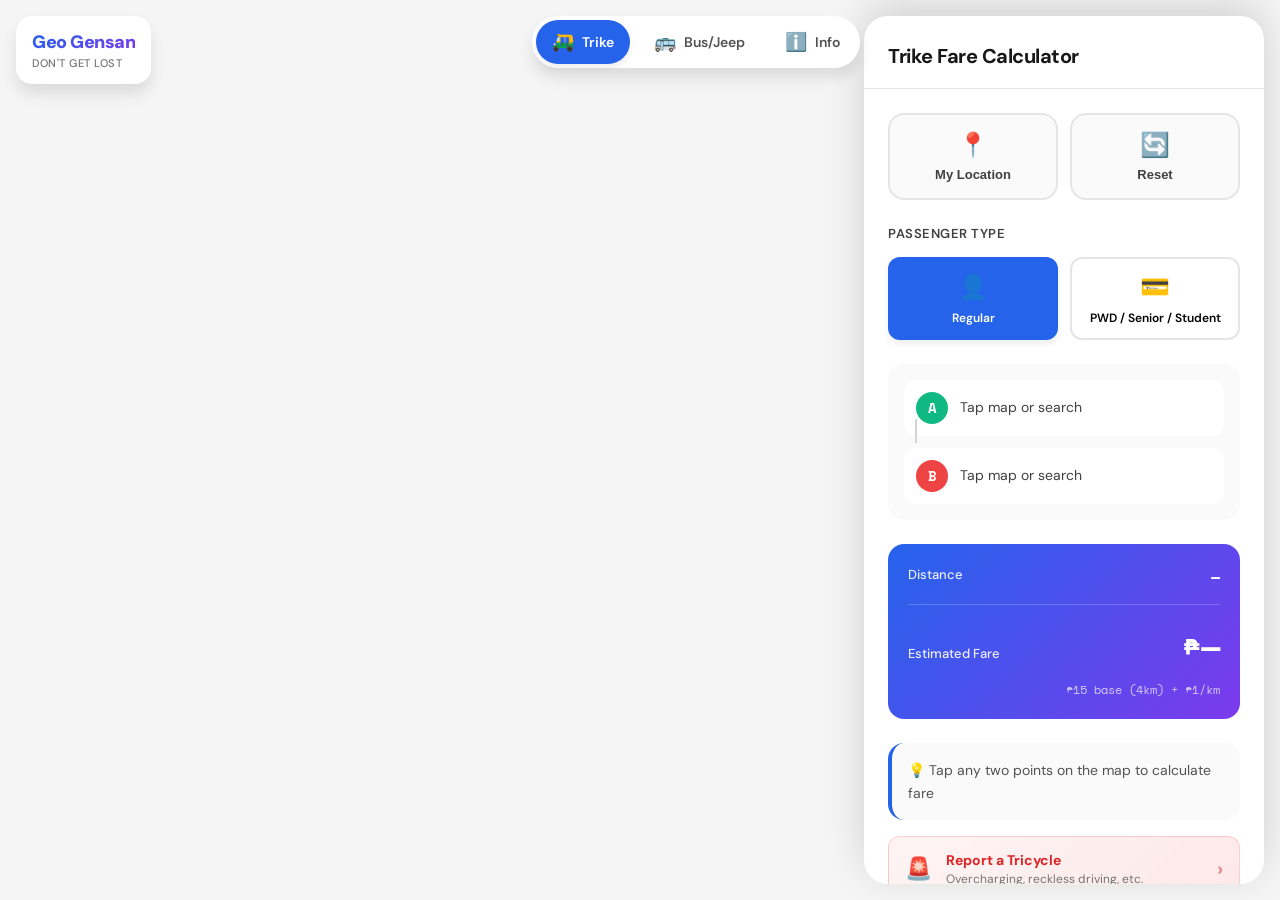
==== index.html @ b2015f6d "Add files via upload" ====
<!DOCTYPE html>
<html lang="en">
<head>
  <meta charset="UTF-8">
  <meta name="viewport" content="width=device-width, initial-scale=1.0, user-scalable=no">
  <title>GenSan Fare • Smart Transport Calculator</title>
  <link rel="stylesheet" href="main.css">
  <link rel="stylesheet" href="https://unpkg.com/leaflet/dist/leaflet.css">
  <link rel="stylesheet" href="https://unpkg.com/leaflet-routing-machine/dist/leaflet-routing-machine.css">
  <link rel="preconnect" href="https://fonts.googleapis.com">
  <link rel="preconnect" href="https://fonts.gstatic.com" crossorigin>
  <link href="https://fonts.googleapis.com/css2?family=DM+Sans:wght@400;500;700;900&family=Space+Mono:wght@400;700&display=swap" rel="stylesheet">
</head>
<body>
  <!-- Full-screen map container -->
  <div id="map" role="application" aria-label="Interactive transport map"></div>

  <!-- Floating header -->
  <header class="floating-header">
    <div class="logo">
      <div class="logo-text">
        <h1>Geo Gensan</h1>
        <p>Don't get lost</p>
      </div>
    </div>
  </header>

  <!-- COMPLAINT MODAL -->
  <div id="complaint-modal" class="modal-overlay" style="display:none;">
    <div class="modal-box">
      <div class="modal-header">
        <h2>🚨 Report a Tricycle</h2>
        <button class="modal-close" id="close-complaint">✕</button>
      </div>
      <div class="modal-body">
        <div id="complaint-cooldown-notice" class="cooldown-notice" style="display:none;">
          <span>⏳</span>
          <p id="cooldown-text">You may submit another report in <strong id="cooldown-timer"></strong>.</p>
        </div>
        <div id="complaint-form-body">
          <div class="form-group">
            <label>Plate Number <span class="required">*</span></label>
            <input type="text" id="complaint-plate" placeholder="e.g. AB-1234 (or attach photo below)" maxlength="20" autocomplete="off">
          </div>

          <div class="form-group">
            <label>Plate Photo <span class="optional">(optional)</span></label>
            <div class="image-drop-zone" id="image-drop-zone">
              <input type="file" id="complaint-image-input" accept="image/*" style="display:none;">
              <div class="drop-zone-idle" id="drop-zone-idle">
                <span class="drop-icon">📷</span>
                <span class="drop-text">Tap to take photo or browse files</span>
                <span class="drop-sub">JPG, PNG, HEIC — max 5MB</span>
              </div>
              <div class="drop-zone-preview" id="drop-zone-preview" style="display:none;">
                <img id="complaint-img-preview" src="" alt="preview">
                <button class="drop-remove-btn" id="drop-remove-img" type="button">✕</button>
              </div>
            </div>
          </div>

          <div class="form-group">
            <label>Report Type <span class="required">*</span></label>
            <select id="complaint-type">
              <option value="">— Select type —</option>
              <option value="Overcharging">Overcharging</option>
              <option value="Reckless Driving">Reckless Driving</option>
              <option value="Refusal of Service">Refusal of Service</option>
              <option value="Verbal Abuse">Verbal Abuse</option>
              <option value="Unsafe Vehicle">Unsafe Vehicle</option>
              <option value="Other">Other</option>
            </select>
          </div>
          <div class="form-group">
            <label>Description <span class="required">*</span></label>
            <textarea id="complaint-desc" placeholder="Describe what happened..." rows="4" maxlength="500"></textarea>
            <span class="char-count"><span id="desc-count">0</span>/500</span>
          </div>
          <button class="btn-primary" id="submit-complaint">Submit Report</button>
        </div>
      </div>
    </div>
  </div>

  <!-- Mode switcher - floating tabs -->
  <nav class="mode-switcher" role="tablist">
    <button class="mode-btn active" data-mode="trike" role="tab" aria-selected="true">
      <span class="mode-icon">🛺</span>
      <span class="mode-label">Trike</span>
    </button>
    <button class="mode-btn" data-mode="busjeep" role="tab" aria-selected="false">
      <span class="mode-icon">🚌</span>
      <span class="mode-label">Bus/Jeep</span>
    </button>
    <button class="mode-btn" data-mode="info" role="tab" aria-selected="false">
      <span class="mode-icon">ℹ️</span>
      <span class="mode-label">Info</span>
    </button>
  </nav>

  <!-- Bottom sheet / Sidebar (adaptive) -->
  <aside class="control-panel" id="control-panel">
    <!-- Drag handle for mobile -->
    <div class="panel-handle">
      <div class="handle-bar"></div>
    </div>

    <!-- TRIKE MODE -->
    <div class="panel-view active" data-view="trike">
      <div class="panel-header">
        <h2 class="panel-title">Trike Fare Calculator</h2>
      </div>

      <div class="panel-content">
        <!-- Quick actions -->
        <div class="quick-actions">
          <button class="action-card" id="use-location">
            <span class="action-icon">📍</span>
            <span class="action-text">My Location</span>
          </button>
          <button class="action-card" id="reset-trike">
            <span class="action-icon">🔄</span>
            <span class="action-text">Reset</span>
          </button>
        </div>

        <!-- Discount selector -->
        <div class="discount-selector">
          <label class="discount-label">Passenger Type</label>
          <div class="discount-options">
            <button class="discount-btn active" data-discount="none">
              <span class="discount-icon">👤</span>
              <span class="discount-name">Regular</span>
            </button>
            <button class="discount-btn" data-discount="special">
              <span class="discount-icon">💳</span>
              <span class="discount-name">PWD / Senior / Student</span>
            </button>
          </div>
        </div>

        <!-- Location inputs -->
        <div class="location-input-group">
          <div class="input-wrapper">
            <div class="input-icon start-icon">A</div>
            <div class="input-content">
              <input 
                type="text" 
                id="search-start" 
                class="location-input"
                placeholder="Starting point..."
                autocomplete="off"
              >
              <span class="input-label" id="start-display">Tap map or search</span>
            </div>
          </div>

          <div class="connection-line"></div>

          <div class="input-wrapper">
            <div class="input-icon end-icon">B</div>
            <div class="input-content">
              <input 
                type="text" 
                id="search-end" 
                class="location-input"
                placeholder="Destination..."
                autocomplete="off"
              >
              <span class="input-label" id="end-display">Tap map or search</span>
            </div>
          </div>
        </div>

        <!-- Trip summary -->
        <div class="trip-summary" id="trip-summary">
          <div class="summary-row">
            <span class="summary-label">Distance</span>
            <span class="summary-value" id="distance-display">—</span>
          </div>
          <div class="summary-divider"></div>
          <div class="fare-display-main">
            <div class="fare-top">
              <span class="fare-label">Estimated Fare</span>
              <span class="fare-amount" id="fare-display">₱—</span>
            </div>
            <div class="fare-breakdown" id="fare-breakdown" style="display: none;">
              <div class="breakdown-row">
                <span>Regular Fare:</span>
                <span id="regular-fare">₱—</span>
              </div>
              <div class="breakdown-row discount-applied">
                <span id="discount-label">Discount (20%):</span>
                <span id="discount-amount">-₱—</span>
              </div>
            </div>
          </div>
          <div class="fare-formula" id="fare-formula">
            ₱15 base (4km) + ₱1/km
          </div>
        </div>

        <!-- Instructions -->
        <div class="instruction-card">
          <p>💡 Tap any two points on the map to calculate fare</p>
        </div>

        <!-- Report a Tricycle -->
        <button class="report-trike-btn" id="open-complaint">
          <span class="report-trike-icon">🚨</span>
          <div class="report-trike-text">
            <strong>Report a Tricycle</strong>
            <span>Overcharging, reckless driving, etc.</span>
          </div>
          <span class="report-trike-arrow">›</span>
        </button>

        <div class="warning-box">
          <p><strong>⚠️ Route Advisory:</strong> Actual routes may differ due to traffic or driver preference. This may affect the final fare. Always confirm with your driver before paying.</p>
        </div>
      </div>
    </div>

    <!-- BUS/JEEP MODE -->
    <div class="panel-view" data-view="busjeep">
      <div class="panel-header">
        <h2 class="panel-title">Bus & Jeep Routes</h2>
      </div>

      <div class="panel-content">
        <button class="action-card bus-location-btn" id="use-location-bus">
          <span class="action-icon">📍</span>
          <span class="action-text">My Location</span>
        </button>

        <div class="route-grid">
          <button class="route-card" data-route="uhaw">
            <div class="route-badge green">🟢</div>
            <div class="route-info">
              <h3 class="route-name">Uhaw Route</h3>
              <p class="route-stops">12 stops • Airport to Robinsons</p>
            </div>
            <div class="route-fare">₱30</div>
          </button>

          <button class="route-card" data-route="calumpang">
            <div class="route-badge yellow">🟡</div>
            <div class="route-info">
              <h3 class="route-name">Calumpang Route</h3>
              <p class="route-stops">8 stops • Lado to Lagao Market</p>
            </div>
            <div class="route-fare">₱30</div>
          </button>

          <button class="route-card" data-route="mabuhay">
            <div class="route-badge blue">🔵</div>
            <div class="route-info">
              <h3 class="route-name">Mabuhay Route</h3>
              <p class="route-stops">10 stops • Market to Mabuhay</p>
            </div>
            <div class="route-fare">₱30</div>
          </button>
        </div>

        <div class="route-detail" id="route-detail" style="display: none;">
          <div class="route-detail-header">
            <h3 id="route-detail-name"></h3>
            <button class="btn-text" id="clear-route">Clear</button>
          </div>
          <div class="stops-list" id="stops-list"></div>
        </div>

        <div class="info-box">
          <strong>Minimum Fare: ₱30</strong> Bus & jeep fares start at ₱30. Fares may vary depending on distance traveled. Always confirm the fare with your driver before paying.
        </div>

        <div class="warning-box">
          <strong>⚠️ Route Advisory:</strong> Drivers may take alternative routes due to traffic conditions, road closures, or detours. The displayed routes are typical paths but actual routes may vary.
        </div>
      </div>
    </div>

    <!-- INFO MODE -->
    <div class="panel-view" data-view="info">
      <div class="panel-header">
        <h2 class="panel-title">About</h2>
        <button class="dark-mode-toggle" id="dark-mode-toggle" aria-label="Toggle dark mode">
          <span class="toggle-icon" id="dark-mode-label">Dark</span>
        </button>
      </div>

      <div class="panel-content">
        <div class="info-section">
          <h3>What is this?</h3>
          <p>GenSan Fare helps you plan trips and calculate transportation costs in General Santos City with real-time route mapping based on City Ordinance No. 08, Series of 2023.</p>
        </div>

        <div class="info-section">
          <h3>Features</h3>
          <div class="feature-grid">
            <div class="feature-item">
              <span class="feature-icon">🛺</span>
              <div>
                <strong>Trike Fares</strong>
                <p>Distance-based pricing with discounts</p>
              </div>
            </div>
            <div class="feature-item">
              <span class="feature-icon">🚌</span>
              <div>
                <strong>Bus Routes</strong>
                <p>View popular jeepney routes</p>
              </div>
            </div>
            <div class="feature-item">
              <span class="feature-icon">📍</span>
              <div>
                <strong>Live Location</strong>
                <p>GPS-based routing</p>
              </div>
            </div>
            <div class="feature-item">
              <span class="feature-icon">💳</span>
              <div>
                <strong>Discount Calculator</strong>
                <p>PWD, Senior, Student rates</p>
              </div>
            </div>
          </div>
        </div>

        <div class="info-section">
          <h3>Special Discounts (20% off)</h3>
          <div class="discount-info-box">
            <ul>
              <li><strong>PWD:</strong> Persons with Disability (with valid ID)</li>
              <li><strong>Senior Citizens:</strong> 60 years old and above (with valid ID)</li>
              <li><strong>Students:</strong> With valid school ID</li>
            </ul>
          </div>
        </div>

        <div class="info-section">
          <h3>Official Fare Matrix</h3>
          <p class="matrix-intro">The following are the official tricycle fare matrices for different clusters in General Santos City as per Ordinance No. 08, Series of 2023:</p>
          
          <div class="matrix-tabs">
            <button class="matrix-tab active" data-cluster="white">White</button>
            <button class="matrix-tab" data-cluster="apple">Apple-Green</button>
            <button class="matrix-tab" data-cluster="red">Red</button>
          </div>

          <div class="matrix-container">
            <!-- WHITE CLUSTER -->
            <div class="matrix-view active" data-cluster="white">
              <div class="matrix-header">White Cluster Routes</div>
              <div class="matrix-note">Base fare: ₱15 (first 4km) + ₱1.00 per additional km</div>
              <div class="matrix-table-wrapper">
                <table class="matrix-table">
                  <thead>
                    <tr>
                      <th class="route-col">Route</th>
                      <th class="dist-col">Distance</th>
                      <th class="fare-col">Regular</th>
                      <th class="fare-col">Special*</th>
                    </tr>
                  </thead>
                  <tbody>
                    <tr>
                      <td>CBD/Public Market to Purok Mabuhay Satellite Market</td>
                      <td>4 km</td>
                      <td>₱15</td>
                      <td>₱12</td>
                    </tr>
                    <tr>
                      <td>CBD/Public Market to Brgy. Labangal - San Isidro</td>
                      <td>4 km</td>
                      <td>₱15</td>
                      <td>₱12</td>
                    </tr>
                    <tr>
                      <td>KCC/Robinson Via Glifos St. to Leonandria</td>
                      <td>4 km</td>
                      <td>₱15</td>
                      <td>₱12</td>
                    </tr>
                    <tr>
                      <td>CBD/Public Market to Habitat Phase III</td>
                      <td>8 km</td>
                      <td>₱19</td>
                      <td>₱15</td>
                    </tr>
                    <tr>
                      <td>CBD/Public Market to VSM Heights</td>
                      <td>8 km</td>
                      <td>₱19</td>
                      <td>₱15</td>
                    </tr>
                    <tr>
                      <td>CBD/Public Market to Habitat Phase A</td>
                      <td>9 km</td>
                      <td>₱20</td>
                      <td>₱16</td>
                    </tr>
                    <tr>
                      <td>CBD/Public Market to Brgy. Ilud - Katangawan</td>
                      <td>9 km</td>
                      <td>₱20</td>
                      <td>₱16</td>
                    </tr>
                    <tr>
                      <td>CBD/Public Market to Brgy. Ilud - Kalabchay</td>
                      <td>13 km</td>
                      <td>₱24</td>
                      <td>₱19</td>
                    </tr>
                    <tr>
                      <td>CBD/Public Market to Brgy. Ilud - Conel</td>
                      <td>15 km</td>
                      <td>₱26</td>
                      <td>₱21</td>
                    </tr>
                    <tr>
                      <td>CBD/Public Market to Brgy. Ilud - Olympog</td>
                      <td>16 km</td>
                      <td>₱27</td>
                      <td>₱22</td>
                    </tr>
                    <tr>
                      <td>CBD/Public Market to Brgy. Ilud - Upper Labay</td>
                      <td>25 km</td>
                      <td>₱36</td>
                      <td>₱29</td>
                    </tr>
                  </tbody>
                </table>
              </div>
            </div>

            <!-- APPLE-GREEN CLUSTER -->
            <div class="matrix-view" data-cluster="apple">
              <div class="matrix-header">Apple-Green Cluster Routes</div>
              <div class="matrix-note">Base fare: ₱15 (first 4km) + ₱1.00 per additional km</div>
              <div class="matrix-table-wrapper">
                <table class="matrix-table">
                  <thead>
                    <tr>
                      <th class="route-col">Route</th>
                      <th class="dist-col">Distance</th>
                      <th class="fare-col">Regular</th>
                      <th class="fare-col">Special*</th>
                    </tr>
                  </thead>
                  <tbody>
                    <tr>
                      <td>SM to Bulaong Terminal</td>
                      <td>2.5 km</td>
                      <td>₱15</td>
                      <td>₱12</td>
                    </tr>
                    <tr>
                      <td>KCC/Caloocan/SM to Bulaong Terminal</td>
                      <td>3.14 km</td>
                      <td>₱15</td>
                      <td>₱12</td>
                    </tr>
                    <tr>
                      <td>KCC/Robinson/SM to Liceo NDSL Junction</td>
                      <td>3.42 km</td>
                      <td>₱15</td>
                      <td>₱12</td>
                    </tr>
                    <tr>
                      <td>Plaza Heneral Santos to Lagao Gym</td>
                      <td>3.45 km</td>
                      <td>₱15</td>
                      <td>₱12</td>
                    </tr>
                    <tr>
                      <td>SM via Aparente St. to Mindanao Medical Center</td>
                      <td>3.68 km</td>
                      <td>₱15</td>
                      <td>₱12</td>
                    </tr>
                    <tr>
                      <td>SM to SM Store More</td>
                      <td>3.7 km</td>
                      <td>₱15</td>
                      <td>₱12</td>
                    </tr>
                    <tr>
                      <td>KCC/Robinson to Greenfield Residence</td>
                      <td>3.83 km</td>
                      <td>₱15</td>
                      <td>₱12</td>
                    </tr>
                    <tr>
                      <td>KCC/Robinson to Legaspi National High School</td>
                      <td>3.91 km</td>
                      <td>₱15</td>
                      <td>₱12</td>
                    </tr>
                    <tr>
                      <td>CBD/Public Market to Pioneer/Aparente Junction</td>
                      <td>3.93 km</td>
                      <td>₱15</td>
                      <td>₱12</td>
                    </tr>
                    <tr>
                      <td>CBD/Public Market to Salvasal St.</td>
                      <td>3.97 km</td>
                      <td>₱15</td>
                      <td>₱12</td>
                    </tr>
                    <tr>
                      <td>KCC/Robinson to Liceo City Heights</td>
                      <td>4 km</td>
                      <td>₱15</td>
                      <td>₱12</td>
                    </tr>
                  </tbody>
                </table>
              </div>
            </div>

            <!-- RED CLUSTER -->
            <div class="matrix-view" data-cluster="red">
              <div class="matrix-header">Red Cluster Routes</div>
              <div class="matrix-note">Base fare: ₱15 (first 4km) + ₱1.00 per additional km</div>
              <div class="matrix-table-wrapper">
                <table class="matrix-table">
                  <thead>
                    <tr>
                      <th class="route-col">Route</th>
                      <th class="dist-col">Distance</th>
                      <th class="fare-col">Regular</th>
                      <th class="fare-col">Special*</th>
                    </tr>
                  </thead>
                  <tbody>
                    <tr>
                      <td>KCC via Public Market to Petronas Gas Station</td>
                      <td>3.8 km</td>
                      <td>₱15</td>
                      <td>₱12</td>
                    </tr>
                    <tr>
                      <td>Plaza Heneral Santos to King Solomon Institute</td>
                      <td>3.95 km</td>
                      <td>₱15</td>
                      <td>₱12</td>
                    </tr>
                    <tr>
                      <td>SM to Labangal Road Ceresita Fine Hotel</td>
                      <td>3.96 km</td>
                      <td>₱15</td>
                      <td>₱12</td>
                    </tr>
                    <tr>
                      <td>CBD/Public Market to Bloomfields Subdivision</td>
                      <td>3.98 km</td>
                      <td>₱15</td>
                      <td>₱12</td>
                    </tr>
                    <tr>
                      <td>CBD/Public Market to King Solomon Institute</td>
                      <td>3.99 km</td>
                      <td>₱15</td>
                      <td>₱12</td>
                    </tr>
                    <tr>
                      <td>CBD/Public Market to Brgy. Ilud - Calumpang</td>
                      <td>6 km</td>
                      <td>₱17</td>
                      <td>₱14</td>
                    </tr>
                    <tr>
                      <td>CBD/Public Market to Barrio Blaan</td>
                      <td>8 km</td>
                      <td>₱19</td>
                      <td>₱15</td>
                    </tr>
                    <tr>
                      <td>CBD/Public Market to Brgy. Ilud - Aponguol</td>
                      <td>8 km</td>
                      <td>₱19</td>
                      <td>₱15</td>
                    </tr>
                    <tr>
                      <td>CBD/Public Market to Brgy. Ilud - Tambler</td>
                      <td>10 km</td>
                      <td>₱21</td>
                      <td>₱17</td>
                    </tr>
                    <tr>
                      <td>CBD/Public Market to Lanton</td>
                      <td>11 km</td>
                      <td>₱22</td>
                      <td>₱18</td>
                    </tr>
                    <tr>
                      <td>CBD/Public Market to Ellesport Complex</td>
                      <td>11 km</td>
                      <td>₱22</td>
                      <td>₱18</td>
                    </tr>
                    <tr>
                      <td>CBD/Public Market to Brgy. Ilud - Fatima</td>
                      <td>12 km</td>
                      <td>₱23</td>
                      <td>₱18</td>
                    </tr>
                    <tr>
                      <td>CBD/Public Market to Brgy. Ilud - Sinawal</td>
                      <td>13 km</td>
                      <td>₱24</td>
                      <td>₱19</td>
                    </tr>
                    <tr>
                      <td>CBD/Public Market to Batomlong/Siguel</td>
                      <td>18 km</td>
                      <td>₱29</td>
                      <td>₱23</td>
                    </tr>
                  </tbody>
                </table>
              </div>
            </div>
          </div>

          <div class="matrix-footer">
            <p><strong>*Special fare rates (20% discount) apply to:</strong></p>
            <ul>
              <li>PWD (Persons with Disability) with valid ID</li>
              <li>Senior Citizens (60 years and above) with valid ID</li>
              <li>Students with valid school ID</li>
            </ul>
            <p class="matrix-legal"><strong>Legal Notice:</strong> Republic Act No. 10909 prohibits short charging. Drivers who refuse passengers due to short distance routes are subject to penalties under the law.</p>
          </div>
        </div>

        <div class="disclaimer">
          <strong>Disclaimer:</strong> Fares are based on GenSan City Ordinance No. 08, Series of 2023. The driver may take different routes which may affect the final fare, so always confirm with your driver. This calculator provides estimates only.
        </div>

        <div class="branding">
          <div class="branding-text">
            <strong>BKORN</strong>
            <span>STUDIOS</span>
          </div>
        </div>
      </div>
    </div>
  </aside>

  <!-- Toast notification -->
  <div id="toast" class="toast" role="alert" aria-live="polite"></div>

  <!-- Loading overlay -->
  <div id="loading" class="loading-overlay" style="display: none;">
    <div class="spinner"></div>
    <p>Calculating route...</p>
  </div>

  <script src="https://unpkg.com/leaflet/dist/leaflet.js"></script>
  <script src="https://unpkg.com/leaflet-routing-machine/dist/leaflet-routing-machine.js"></script>
  <script type="module" src="app.js"></script>
</body>
</html>
---- main.css ----
:root {
  /* Modern minimal palette */
  --white: #ffffff;
  --black: #0d0d0d;
  --gray-50: #fafafa;
  --gray-100: #f5f5f5;
  --gray-200: #e5e5e5;
  --gray-300: #d4d4d4;
  --gray-400: #a3a3a3;
  --gray-500: #737373;
  --gray-600: #525252;
  --gray-700: #404040;
  --gray-800: #262626;
  --gray-900: #171717;
  
  /* Brand colors */
  --primary: #2563eb;
  --primary-dark: #1e40af;
  --primary-light: #60a5fa;
  --accent: #f59e0b;
  --success: #10b981;
  --danger: #ef4444;
  --warning: #f59e0b;
  
  /* Gradients */
  --gradient-brand: linear-gradient(135deg, #2563eb 0%, #7c3aed 100%);
  --gradient-warm: linear-gradient(135deg, #f59e0b 0%, #ef4444 100%);
  
  /* Shadows */
  --shadow-sm: 0 1px 2px rgba(0, 0, 0, 0.05);
  --shadow-md: 0 4px 6px rgba(0, 0, 0, 0.07);
  --shadow-lg: 0 10px 15px rgba(0, 0, 0, 0.1);
  --shadow-xl: 0 20px 25px rgba(0, 0, 0, 0.15);
  
  /* Border radius */
  --radius-sm: 8px;
  --radius-md: 12px;
  --radius-lg: 16px;
  --radius-xl: 24px;
  --radius-full: 9999px;
  
  /* Spacing */
  --space-1: 4px;
  --space-2: 8px;
  --space-3: 12px;
  --space-4: 16px;
  --space-5: 20px;
  --space-6: 24px;
  --space-8: 32px;
  --space-10: 40px;
  --space-12: 48px;
  --space-20: 80px;
  
  /* Typography */
  --font-base: 'DM Sans', -apple-system, BlinkMacSystemFont, 'Segoe UI', sans-serif;
  --font-mono: 'Space Mono', 'Courier New', monospace;
  
  /* Transitions */
  --transition: 200ms cubic-bezier(0.4, 0, 0.2, 1);
  --transition-bounce: 400ms cubic-bezier(0.68, -0.55, 0.265, 1.55);
}

/* Dark mode variables */
body.dark-mode {
  --white: #0d0d0d;
  --black: #ffffff;
  --gray-50: #171717;
  --gray-100: #262626;
  --gray-200: #404040;
  --gray-300: #525252;
  --gray-400: #737373;
  --gray-500: #a3a3a3;
  --gray-600: #d4d4d4;
  --gray-700: #e5e5e5;
  --gray-800: #f5f5f5;
  --gray-900: #fafafa;
  
  --shadow-sm: 0 1px 2px rgba(255, 255, 255, 0.05);
  --shadow-md: 0 4px 6px rgba(255, 255, 255, 0.07);
  --shadow-lg: 0 10px 15px rgba(255, 255, 255, 0.1);
  --shadow-xl: 0 20px 25px rgba(255, 255, 255, 0.15);
}

* {
  margin: 0;
  padding: 0;
  box-sizing: border-box;
}

html,
body {
  height: 100%;
  overflow: hidden;
  -webkit-font-smoothing: antialiased;
  -moz-osx-font-smoothing: grayscale;
  transition: background-color var(--transition), color var(--transition);
}

body {
  font-family: var(--font-base);
  font-size: 15px;
  line-height: 1.6;
  color: var(--gray-900);
  background: var(--gray-100);
}

/* ==================== MAP ==================== */
#map {
  position: fixed;
  top: 0;
  left: 0;
  width: 100%;
  height: 100%;
  z-index: 1;
}

/* Map is intentionally excluded from dark mode — it stays normal */

/* Explicitly ensure all UI panels use the dark-mode CSS variables */
body.dark-mode .floating-header,
body.dark-mode .mode-switcher,
body.dark-mode .control-panel {
  background: var(--gray-100);
  color: var(--gray-900);
}

body.dark-mode .panel-title,
body.dark-mode .panel-header h2,
body.dark-mode .info-section h3,
body.dark-mode .info-section h4,
body.dark-mode .info-section p,
body.dark-mode .route-name,
body.dark-mode .route-detail-header h3,
body.dark-mode .matrix-header,
body.dark-mode .matrix-table th,
body.dark-mode .matrix-table td,
body.dark-mode .matrix-footer p,
body.dark-mode .matrix-footer strong,
body.dark-mode .matrix-footer li,
body.dark-mode .warning-box,
body.dark-mode .instruction-card p,
body.dark-mode .action-text,
body.dark-mode .discount-label,
body.dark-mode .route-stops,
body.dark-mode .summary-label,
body.dark-mode .summary-value,
body.dark-mode .fare-label,
body.dark-mode .fare-formula,
body.dark-mode .matrix-intro,
body.dark-mode .matrix-note,
body.dark-mode .disclaimer,
body.dark-mode .branding-text strong,
body.dark-mode .branding-text span,
body.dark-mode .input-label,
body.dark-mode .stop-item,
body.dark-mode .info-box {
  color: var(--gray-900);
}

body.dark-mode .action-card,
body.dark-mode .route-card,
body.dark-mode .discount-btn,
body.dark-mode .matrix-tab,
body.dark-mode .stop-item,
body.dark-mode .input-wrapper,
body.dark-mode .matrix-table,
body.dark-mode .branding {
  background: var(--gray-200);
  border-color: var(--gray-300);
}

body.dark-mode .location-input-group {
  background: var(--gray-200);
}

body.dark-mode .route-detail,
body.dark-mode .matrix-footer,
body.dark-mode .instruction-card,
body.dark-mode .info-box,
body.dark-mode .matrix-note,
body.dark-mode .matrix-table thead {
  background: var(--gray-200);
}

body.dark-mode .location-input {
  color: var(--gray-900);
}

body.dark-mode .handle-bar {
  background: var(--gray-400);
}

body.dark-mode .mode-btn {
  color: var(--gray-700);
}

body.dark-mode .mode-btn:hover {
  background: var(--gray-200);
  color: var(--gray-900);
}

body.dark-mode .leaflet-control-zoom a {
  background: var(--gray-100) !important;
  color: var(--gray-900) !important;
}

/* Custom leaflet controls positioning */
.leaflet-top,
.leaflet-bottom {
  z-index: 400;
}

.leaflet-control-zoom {
  border: none !important;
  box-shadow: var(--shadow-lg) !important;
  border-radius: var(--radius-md) !important;
  overflow: hidden;
}

.leaflet-control-zoom a {
  width: 36px !important;
  height: 36px !important;
  line-height: 36px !important;
  font-size: 20px !important;
  border: none !important;
  background: var(--white) !important;
  color: var(--gray-900) !important;
}

.leaflet-control-zoom a:hover {
  background: var(--gray-100) !important;
}

/* ==================== FLOATING HEADER ==================== */
.floating-header {
  position: fixed;
  top: var(--space-4);
  left: var(--space-4);
  z-index: 500;
  background: var(--white);
  border-radius: var(--radius-lg);
  padding: var(--space-2) var(--space-3);
  box-shadow: var(--shadow-lg);
  animation: slideInLeft 0.5s cubic-bezier(0.68, -0.55, 0.265, 1.55);
}

@media (min-width: 640px) {
  .floating-header {
    padding: var(--space-3) var(--space-4);
  }
}

@keyframes slideInLeft {
  from {
    opacity: 0;
    transform: translateX(-100px);
  }
  to {
    opacity: 1;
    transform: translateX(0);
  }
}

.logo {
  display: flex;
  align-items: center;
  gap: var(--space-2);
}

@media (min-width: 640px) {
  .logo {
    gap: var(--space-3);
  }
}

.logo-icon {
  width: 40px;
  height: 40px;
  object-fit: contain;
}

@media (min-width: 640px) {
  .logo-icon {
    width: 48px;
    height: 48px;
  }
}

.logo-text h1 {
  font-size: 16px;
  font-weight: 900;
  letter-spacing: -0.5px;
  background: var(--gradient-brand);
  -webkit-background-clip: text;
  -webkit-text-fill-color: transparent;
  background-clip: text;
}

@media (min-width: 640px) {
  .logo-text h1 {
    font-size: 18px;
  }
}

.logo-text p {
  font-size: 10px;
  color: var(--gray-500);
  font-weight: 500;
  text-transform: uppercase;
  letter-spacing: 0.5px;
  margin-top: -2px;
  display: none;
}

@media (min-width: 640px) {
  .logo-text p {
    display: block;
    font-size: 11px;
  }
}

/* ==================== MODE SWITCHER ==================== */
.mode-switcher {
  position: fixed;
  top: var(--space-20);
  right: var(--space-4);
  left: auto;
  transform: none;
  z-index: 700;
  display: flex;
  gap: var(--space-2);
  background: var(--white);
  border-radius: var(--radius-full);
  padding: var(--space-1);
  box-shadow: var(--shadow-lg);
  animation: slideInRight 0.5s cubic-bezier(0.68, -0.55, 0.265, 1.55);
}

@media (min-width: 640px) {
  .mode-switcher {
    top: var(--space-4);
  }
}

@media (min-width: 1024px) {
  .mode-switcher {
    right: 420px;
  }
}

@keyframes slideInRight {
  from {
    opacity: 0;
    transform: translateX(100px);
  }
  to {
    opacity: 1;
    transform: translateX(0);
  }
}

.mode-btn {
  display: flex;
  align-items: center;
  justify-content: center;
  gap: var(--space-2);
  padding: var(--space-2);
  border: none;
  background: transparent;
  border-radius: var(--radius-full);
  font-family: var(--font-base);
  font-size: 14px;
  font-weight: 600;
  color: var(--gray-600);
  cursor: pointer;
  transition: all var(--transition);
  white-space: nowrap;
  min-width: 44px;
  min-height: 44px;
}

@media (min-width: 640px) {
  .mode-btn {
    padding: var(--space-2) var(--space-4);
  }
}

.mode-btn:hover {
  background: var(--gray-100);
  color: var(--gray-900);
}

.mode-btn.active {
  background: var(--primary);
  color: var(--white);
  box-shadow: var(--shadow-md);
}

.mode-icon {
  font-size: 18px;
}

.mode-label {
  display: none;
}

@media (min-width: 640px) {
  .mode-label {
    display: inline;
  }
}

/* ==================== DARK MODE TOGGLE ==================== */
.dark-mode-toggle {
  display: flex;
  align-items: center;
  gap: 8px;
  background: none;
  border: none;
  cursor: pointer;
  padding: 0;
  user-select: none;
}

.toggle-icon {
  font-size: 12px;
  font-weight: 600;
  color: var(--gray-500);
  letter-spacing: 0.04em;
  text-transform: uppercase;
  transition: color 0.2s;
  min-width: 32px;
  text-align: right;
}

/* The pill track */
.toggle-track {
  position: relative;
  width: 44px;
  height: 24px;
  background: var(--gray-300);
  border-radius: var(--radius-full);
  transition: background 0.25s ease;
  flex-shrink: 0;
}

/* The sliding knob */
.toggle-track::after {
  content: '';
  position: absolute;
  top: 3px;
  left: 3px;
  width: 18px;
  height: 18px;
  background: var(--white);
  border-radius: 50%;
  box-shadow: 0 1px 4px rgba(0,0,0,0.18);
  transition: transform 0.25s cubic-bezier(0.4, 0, 0.2, 1), background 0.2s;
}

/* Active (dark mode on) state */
body.dark-mode .toggle-track {
  background: var(--primary);
}
body.dark-mode .toggle-track::after {
  transform: translateX(20px);
}

body.dark-mode .toggle-icon {
  color: var(--primary-light);
}

.dark-mode-toggle:hover .toggle-track {
  filter: brightness(0.95);
}

/* ==================== CONTROL PANEL ==================== */
.control-panel {
  position: fixed;
  bottom: 0;
  left: 0;
  right: 0;
  z-index: 600;
  background: var(--white);
  border-radius: var(--radius-xl) var(--radius-xl) 0 0;
  box-shadow: 0 -10px 40px rgba(0, 0, 0, 0.15);
  max-height: 65vh;
  display: flex;
  flex-direction: column;
  animation: slideUp 0.4s cubic-bezier(0.68, -0.55, 0.265, 1.55);
  overflow: hidden;
  transition: transform var(--transition), max-height var(--transition);
}

.control-panel.minimized {
  transform: translateY(calc(100% - 60px));
}

.control-panel.expanded {
  max-height: 85vh;
}

@keyframes slideUp {
  from {
    transform: translateY(100%);
  }
  to {
    transform: translateY(0);
  }
}

@media (min-width: 1024px) {
  .control-panel {
    top: var(--space-4);
    bottom: var(--space-4);
    left: auto;
    right: var(--space-4);
    width: 400px;
    max-height: none;
    border-radius: var(--radius-xl);
    animation: slideInRight 0.5s cubic-bezier(0.68, -0.55, 0.265, 1.55);
  }
  
  .control-panel.minimized {
    transform: translateY(0);
  }
  
  .control-panel.expanded {
    max-height: none;
  }
}

/* Panel handle (mobile only) */
.panel-handle {
  display: flex;
  justify-content: center;
  padding: var(--space-3) 0;
  cursor: grab;
  touch-action: none;
  -webkit-tap-highlight-color: transparent;
}

.panel-handle:active {
  cursor: grabbing;
}

.handle-bar {
  width: 40px;
  height: 4px;
  background: var(--gray-300);
  border-radius: var(--radius-full);
  transition: background var(--transition);
}

.panel-handle:hover .handle-bar,
.panel-handle:active .handle-bar {
  background: var(--gray-400);
}

@media (min-width: 1024px) {
  .panel-handle {
    display: none;
  }
}

/* Panel views */
.panel-view {
  display: none;
  flex-direction: column;
  flex: 1;
  overflow: hidden;
}

.panel-view.active {
  display: flex;
}

.panel-header {
  display: flex;
  justify-content: space-between;
  align-items: center;
  padding: 0 var(--space-6) var(--space-4);
  border-bottom: 1px solid var(--gray-200);
}

@media (min-width: 1024px) {
  .panel-header {
    padding: var(--space-6) var(--space-6) var(--space-4);
  }
}

.panel-title {
  font-size: 20px;
  font-weight: 700;
  color: var(--gray-900);
  letter-spacing: -0.5px;
}

.panel-content {
  flex: 1;
  overflow-y: auto;
  overflow-x: hidden;
  padding: var(--space-6);
  -webkit-overflow-scrolling: touch;
}

/* Custom scrollbar */
.panel-content::-webkit-scrollbar {
  width: 8px;
}

.panel-content::-webkit-scrollbar-track {
  background: var(--gray-100);
}

.panel-content::-webkit-scrollbar-thumb {
  background: var(--gray-300);
  border-radius: var(--radius-full);
}

.panel-content::-webkit-scrollbar-thumb:hover {
  background: var(--gray-400);
}

/* ==================== QUICK ACTIONS ==================== */
.quick-actions {
  display: grid;
  grid-template-columns: 1fr 1fr;
  gap: var(--space-3);
  margin-bottom: var(--space-6);
}

.action-card {
  display: flex;
  flex-direction: column;
  align-items: center;
  justify-content: center;
  gap: var(--space-2);
  padding: var(--space-4);
  background: var(--gray-50);
  border: 2px solid var(--gray-200);
  border-radius: var(--radius-lg);
  cursor: pointer;
  transition: all var(--transition);
  min-height: 80px;
}

.action-card:hover {
  border-color: var(--primary);
  transform: translateY(-2px);
  box-shadow: var(--shadow-md);
}

.action-card:active {
  transform: translateY(0);
}

.action-icon {
  font-size: 24px;
}

.action-text {
  font-size: 13px;
  font-weight: 600;
  color: var(--gray-700);
}

/* ==================== DISCOUNT SELECTOR ==================== */
.discount-selector {
  margin-bottom: var(--space-6);
}

.discount-label {
  display: block;
  font-size: 13px;
  font-weight: 600;
  color: var(--gray-700);
  margin-bottom: var(--space-3);
  text-transform: uppercase;
  letter-spacing: 0.5px;
}

.discount-options {
  display: grid;
  grid-template-columns: repeat(2, 1fr);
  gap: var(--space-3);
}

.discount-btn {
  display: flex;
  flex-direction: column;
  align-items: center;
  justify-content: center;
  gap: var(--space-1);
  padding: var(--space-3) var(--space-2);
  background: var(--white);
  border: 2px solid var(--gray-200);
  border-radius: var(--radius-md);
  cursor: pointer;
  transition: all var(--transition);
  font-family: var(--font-base);
  min-height: 72px;
}

.discount-btn:hover {
  border-color: var(--primary-light);
  background: var(--gray-50);
}

.discount-btn.active {
  border-color: var(--primary);
  background: var(--primary);
  color: var(--white);
  box-shadow: var(--shadow-md);
}

.discount-icon {
  font-size: 24px;
  margin-bottom: var(--space-1);
}

.discount-name {
  font-size: 12px;
  font-weight: 600;
  text-align: center;
}

.discount-btn.active .discount-name {
  color: var(--white);
}

/* ==================== LOCATION INPUTS ==================== */
.location-input-group {
  background: var(--gray-50);
  border-radius: var(--radius-lg);
  padding: var(--space-4);
  margin-bottom: var(--space-6);
  position: relative;
}

.input-wrapper {
  display: flex;
  align-items: center;
  gap: var(--space-3);
  padding: var(--space-3);
  background: var(--white);
  border-radius: var(--radius-md);
  position: relative;
}

.input-wrapper:not(:last-child) {
  margin-bottom: var(--space-3);
}

.input-icon {
  width: 32px;
  height: 32px;
  display: flex;
  align-items: center;
  justify-content: center;
  border-radius: var(--radius-full);
  font-size: 14px;
  font-weight: 700;
  font-family: var(--font-mono);
  flex-shrink: 0;
}

.start-icon {
  background: var(--success);
  color: var(--white);
}

.end-icon {
  background: var(--danger);
  color: var(--white);
}

.input-content {
  flex: 1;
  min-width: 0;
  cursor: text;
}

/* Input hidden by default; JS shows it on focus, hides on blur */
.location-input {
  display: none;
  width: 100%;
  border: none;
  background: transparent;
  font-family: var(--font-base);
  font-size: 14px;
  font-weight: 500;
  color: var(--gray-900);
  outline: none;
}

.location-input.is-active {
  display: block;
}

.location-input::placeholder {
  color: var(--gray-400);
}

/* Label shows address or placeholder text - never overlaps with input */
.input-label {
  display: block;
  font-size: 14px;
  color: var(--gray-700);
  white-space: nowrap;
  overflow: hidden;
  text-overflow: ellipsis;
  max-width: 100%;
  line-height: 1.4;
  cursor: text;
}

.input-label.is-placeholder {
  color: var(--gray-400);
}

.connection-line {
  position: absolute;
  left: 27px;
  top: 55px;
  width: 2px;
  height: 24px;
  background: var(--gray-300);
}

/* ==================== TRIP SUMMARY ==================== */
.trip-summary {
  background: var(--gradient-brand);
  border-radius: var(--radius-lg);
  padding: var(--space-5);
  color: var(--white);
  margin-bottom: var(--space-6);
}

.summary-row {
  display: flex;
  justify-content: space-between;
  align-items: center;
  margin-bottom: var(--space-3);
}

.summary-label {
  font-size: 13px;
  font-weight: 500;
  opacity: 0.9;
}

.summary-value {
  font-family: var(--font-mono);
  font-size: 15px;
  font-weight: 700;
}

.summary-divider {
  height: 1px;
  background: rgba(255, 255, 255, 0.2);
  margin: var(--space-4) 0;
}

.fare-display-main {
  display: flex;
  flex-direction: column;
  gap: var(--space-2);
}

.fare-top {
  display: flex;
  justify-content: space-between;
  align-items: baseline;
}

.fare-label {
  font-size: 13px;
  font-weight: 500;
  opacity: 0.9;
}

.fare-amount {
  font-family: var(--font-mono);
  font-size: 32px;
  font-weight: 700;
  letter-spacing: -1px;
}

.fare-breakdown {
  background: rgba(255, 255, 255, 0.1);
  border-radius: var(--radius-md);
  padding: var(--space-3);
  display: flex;
  flex-direction: column;
  gap: var(--space-2);
}

.breakdown-row {
  display: flex;
  justify-content: space-between;
  align-items: center;
  font-size: 13px;
  font-family: var(--font-mono);
  opacity: 0.9;
}

.breakdown-row.discount-applied {
  color: #86efac;
  font-weight: 600;
}

.fare-formula {
  font-size: 12px;
  opacity: 0.7;
  text-align: right;
  font-family: var(--font-mono);
  margin-top: var(--space-2);
}

/* ==================== INSTRUCTION & WARNING CARDS ==================== */
.instruction-card {
  background: var(--gray-50);
  border-radius: var(--radius-lg);
  padding: var(--space-4);
  border-left: 4px solid var(--primary);
  margin-bottom: var(--space-4);
}

.instruction-card p {
  font-size: 14px;
  color: var(--gray-600);
  margin: 0;
}

.warning-box {
  background: rgba(245, 158, 11, 0.1);
  border-left: 4px solid var(--warning);
  border-radius: var(--radius-lg);
  padding: var(--space-4);
  font-size: 13px;
  color: var(--gray-600);
  line-height: 1.6;
  margin-bottom: var(--space-4);
}

.warning-box p {
  margin: 0;
}

.warning-box strong {
  color: var(--gray-900);
  display: block;
  margin-bottom: var(--space-1);
}

/* ==================== ROUTE CARDS ==================== */
.route-grid {
  display: flex;
  flex-direction: column;
  gap: var(--space-3);
  margin-bottom: var(--space-6);
}

.route-card {
  display: flex;
  align-items: center;
  gap: var(--space-4);
  padding: var(--space-4);
  background: var(--white);
  border: 2px solid var(--gray-200);
  border-radius: var(--radius-lg);
  cursor: pointer;
  transition: all var(--transition);
  text-align: left;
  position: relative;
}

.route-card::after {
  content: '🔍';
  position: absolute;
  top: 8px;
  right: 10px;
  font-size: 12px;
  opacity: 0;
  transition: opacity 0.2s;
}

.route-card:hover::after { opacity: 0.6; }

.route-card.selected {
  border-color: var(--primary);
  background: #eff6ff;
  box-shadow: var(--shadow-md);
}

.route-card:hover {
  border-color: var(--primary);
  transform: translateY(-2px);
  box-shadow: var(--shadow-md);
}

.route-card:active {
  transform: translateY(0);
}

.route-badge {
  font-size: 24px;
  flex-shrink: 0;
}

.route-info {
  flex: 1;
  min-width: 0;
}

.route-name {
  font-size: 16px;
  font-weight: 700;
  color: var(--gray-900);
  margin-bottom: var(--space-1);
}

.route-stops {
  font-size: 13px;
  color: var(--gray-500);
}

.route-fare {
  font-family: var(--font-mono);
  font-size: 18px;
  font-weight: 700;
  color: var(--primary);
  flex-shrink: 0;
}

/* Route detail */
.route-detail {
  background: var(--gray-50);
  border-radius: var(--radius-lg);
  padding: var(--space-5);
  margin-bottom: var(--space-6);
}

.route-detail-header {
  display: flex;
  justify-content: space-between;
  align-items: center;
  margin-bottom: var(--space-4);
}

.route-detail-header h3 {
  font-size: 16px;
  font-weight: 700;
  color: var(--gray-900);
}

.btn-text {
  padding: var(--space-2) var(--space-3);
  background: transparent;
  border: none;
  font-family: var(--font-base);
  font-size: 14px;
  font-weight: 600;
  color: var(--primary);
  cursor: pointer;
  border-radius: var(--radius-md);
  transition: all var(--transition);
}

.btn-text:hover {
  background: var(--gray-200);
}

.stops-list {
  display: flex;
  flex-direction: column;
  gap: var(--space-2);
}

.stop-item {
  display: flex;
  align-items: center;
  gap: var(--space-3);
  padding: var(--space-3);
  background: var(--white);
  border-radius: var(--radius-md);
  font-size: 14px;
}

.stop-number {
  width: 24px;
  height: 24px;
  display: flex;
  align-items: center;
  justify-content: center;
  background: var(--primary);
  color: var(--white);
  border-radius: var(--radius-full);
  font-size: 12px;
  font-weight: 700;
  flex-shrink: 0;
}

/* ==================== INFO BOX ==================== */
.info-box {
  background: var(--gray-50);
  border-radius: var(--radius-lg);
  padding: var(--space-4);
  font-size: 14px;
  color: var(--gray-600);
  border-left: 4px solid var(--accent);
  margin-bottom: var(--space-4);
}

/* ==================== INFO SECTIONS ==================== */
.info-section {
  margin-bottom: var(--space-8);
}

.info-section:last-child {
  margin-bottom: 0;
}

.info-section h3 {
  font-size: 18px;
  font-weight: 700;
  color: var(--gray-900);
  margin-bottom: var(--space-3);
}

.info-section h4 {
  font-size: 15px;
  font-weight: 700;
  color: var(--gray-900);
  margin-bottom: var(--space-2);
}

.info-section p {
  font-size: 14px;
  color: var(--gray-600);
  line-height: 1.7;
}

.matrix-intro {
  font-size: 14px;
  color: var(--gray-600);
  margin-bottom: var(--space-4);
  line-height: 1.6;
}

.feature-grid {
  display: grid;
  gap: var(--space-4);
  margin-top: var(--space-4);
}

.feature-item {
  display: flex;
  align-items: flex-start;
  gap: var(--space-3);
}

.feature-icon {
  font-size: 24px;
  flex-shrink: 0;
}

.feature-item strong {
  display: block;
  font-size: 14px;
  font-weight: 700;
  color: var(--gray-900);
  margin-bottom: var(--space-1);
}

.feature-item p {
  font-size: 13px;
  color: var(--gray-500);
  margin: 0;
}

.discount-info-box {
  background: rgba(16, 185, 129, 0.1);
  border-left: 4px solid var(--success);
  border-radius: var(--radius-lg);
  padding: var(--space-4);
  margin-top: var(--space-4);
}

.discount-info-box h4 {
  font-size: 14px;
  font-weight: 700;
  color: var(--gray-900);
  margin-bottom: var(--space-2);
}

.discount-info-box ul {
  list-style: none;
  padding: 0;
  margin: 0;
}

.discount-info-box li {
  font-size: 13px;
  color: var(--gray-600);
  line-height: 1.7;
  padding-left: var(--space-5);
  position: relative;
}

.discount-info-box li:before {
  content: '✓';
  position: absolute;
  left: 0;
  color: var(--success);
  font-weight: 700;
}

/* ==================== FARE MATRIX ==================== */
.matrix-tabs {
  display: flex;
  gap: var(--space-2);
  margin-bottom: var(--space-4);
  overflow-x: auto;
  -webkit-overflow-scrolling: touch;
}

.matrix-tab {
  padding: var(--space-2) var(--space-4);
  background: var(--white);
  border: 2px solid var(--gray-200);
  border-radius: var(--radius-md);
  font-family: var(--font-base);
  font-size: 14px;
  font-weight: 600;
  color: var(--gray-700);
  cursor: pointer;
  transition: all var(--transition);
  white-space: nowrap;
  flex-shrink: 0;
}

.matrix-tab:hover {
  border-color: var(--primary-light);
  background: var(--gray-50);
}

.matrix-tab.active {
  border-color: var(--primary);
  background: var(--primary);
  color: var(--white);
}

.matrix-container {
  position: relative;
}

.matrix-view {
  display: none;
}

.matrix-view.active {
  display: block;
}

.matrix-header {
  font-size: 16px;
  font-weight: 700;
  color: var(--gray-900);
  margin-bottom: var(--space-2);
}

.matrix-note {
  font-size: 13px;
  color: var(--gray-600);
  margin-bottom: var(--space-4);
  padding: var(--space-3);
  background: var(--gray-50);
  border-radius: var(--radius-md);
  border-left: 3px solid var(--accent);
}

.matrix-table-wrapper {
  overflow-x: auto;
  -webkit-overflow-scrolling: touch;
  margin-bottom: var(--space-4);
  border-radius: var(--radius-lg);
  border: 1px solid var(--gray-200);
}

.matrix-table {
  width: 100%;
  border-collapse: collapse;
  font-size: 13px;
  background: var(--white);
}

.matrix-table thead {
  background: var(--gray-50);
  position: sticky;
  top: 0;
  z-index: 10;
}

.matrix-table th {
  padding: var(--space-3);
  text-align: left;
  font-weight: 700;
  color: var(--gray-900);
  border-bottom: 2px solid var(--gray-300);
  white-space: nowrap;
}

.matrix-table th.route-col {
  min-width: 200px;
}

.matrix-table th.dist-col {
  width: 80px;
  text-align: center;
}

.matrix-table th.fare-col {
  width: 70px;
  text-align: right;
}

.matrix-table td {
  padding: var(--space-3);
  border-bottom: 1px solid var(--gray-200);
  color: var(--gray-700);
}

.matrix-table tbody tr:hover {
  background: var(--gray-50);
}

.matrix-table tbody tr:last-child td {
  border-bottom: none;
}

.matrix-table td:nth-child(2) {
  text-align: center;
  font-family: var(--font-mono);
  font-weight: 600;
}

.matrix-table td:nth-child(3),
.matrix-table td:nth-child(4) {
  text-align: right;
  font-family: var(--font-mono);
  font-weight: 700;
  color: var(--primary);
}

.matrix-footer {
  background: var(--gray-50);
  border-radius: var(--radius-lg);
  padding: var(--space-4);
  margin-top: var(--space-4);
}

.matrix-footer p {
  font-size: 13px;
  color: var(--gray-700);
  margin-bottom: var(--space-2);
  line-height: 1.6;
}

.matrix-footer p:last-child {
  margin-bottom: 0;
}

.matrix-footer strong {
  color: var(--gray-900);
}

.matrix-footer ul {
  list-style: none;
  padding: 0;
  margin: var(--space-2) 0;
}

.matrix-footer li {
  font-size: 13px;
  color: var(--gray-600);
  padding-left: var(--space-5);
  position: relative;
  line-height: 1.7;
}

.matrix-footer li:before {
  content: '•';
  position: absolute;
  left: var(--space-2);
  color: var(--primary);
  font-weight: 700;
}

.matrix-legal {
  padding: var(--space-3);
  background: rgba(239, 68, 68, 0.1);
  border-radius: var(--radius-md);
  border-left: 3px solid var(--danger);
  color: var(--gray-700) !important;
}

.disclaimer {
  background: rgba(239, 68, 68, 0.1);
  border-left: 4px solid var(--danger);
  border-radius: var(--radius-lg);
  padding: var(--space-4);
  font-size: 13px;
  color: var(--gray-600);
  line-height: 1.6;
  margin-bottom: var(--space-6);
}

.disclaimer strong {
  color: var(--gray-900);
}

/* ==================== BRANDING ==================== */
.branding {
  display: flex;
  align-items: center;
  justify-content: center;
  gap: var(--space-3);
  padding: var(--space-6) var(--space-4);
  background: var(--gray-50);
  border-radius: var(--radius-lg);
  border: 1px solid var(--gray-200);
}

.branding-logo {
  width: 32px;
  height: 32px;
  object-fit: contain;
}

.branding-text {
  display: flex;
  flex-direction: column;
  align-items: flex-start;
  gap: 0;
}

.branding-text strong {
  font-size: 18px;
  font-weight: 900;
  color: var(--gray-900);
  letter-spacing: -0.5px;
  line-height: 1;
}

.branding-text span {
  font-size: 10px;
  font-weight: 600;
  color: var(--gray-500);
  letter-spacing: 1px;
  text-transform: uppercase;
  line-height: 1;
  margin-top: 2px;
}

/* ==================== TOAST ==================== */
.toast {
  position: fixed;
  top: var(--space-20);
  left: 50%;
  transform: translateX(-50%);
  max-width: 90%;
  width: max-content;
  padding: var(--space-3) var(--space-5);
  background: var(--gray-900);
  color: var(--white);
  font-size: 14px;
  font-weight: 500;
  border-radius: var(--radius-full);
  box-shadow: var(--shadow-xl);
  z-index: 999;
  opacity: 0;
  transition: opacity 0.3s ease;
  pointer-events: none;
}

.toast.show {
  opacity: 1;
}

@media (min-width: 1024px) {
  .toast {
    top: auto;
    bottom: var(--space-6);
  }
}

/* ==================== LOADING ==================== */
.loading-overlay {
  position: fixed;
  top: 0;
  left: 0;
  right: 0;
  bottom: 0;
  background: rgba(0, 0, 0, 0.5);
  backdrop-filter: blur(4px);
  display: flex;
  flex-direction: column;
  align-items: center;
  justify-content: center;
  gap: var(--space-4);
  z-index: 800;
}

.spinner {
  width: 48px;
  height: 48px;
  border: 4px solid rgba(255, 255, 255, 0.2);
  border-top-color: var(--white);
  border-radius: var(--radius-full);
  animation: spin 0.8s linear infinite;
}

@keyframes spin {
  to {
    transform: rotate(360deg);
  }
}

.loading-overlay p {
  color: var(--white);
  font-size: 15px;
  font-weight: 600;
}

/* ==================== RESPONSIVE ==================== */
@media (max-width: 640px) {
  .floating-header {
    top: var(--space-3);
    left: var(--space-3);
  }

  .mode-switcher {
    top: var(--space-3);
    right: var(--space-3);
  }

  .panel-content {
    padding: var(--space-4);
  }

  .quick-actions {
    gap: var(--space-2);
  }

  .action-card {
    padding: var(--space-3);
    min-height: 70px;
  }

  .control-panel {
    max-height: 70vh;
  }
  
  .control-panel.expanded {
    max-height: 85vh;
  }
}

/* Touch improvements */
@media (hover: none) and (pointer: coarse) {
  .action-card,
  .route-card,
  .mode-btn,
  .btn-icon,
  .discount-btn,
  .dark-mode-toggle {
    min-height: 44px;
  }
}

/* Reduced motion */
@media (prefers-reduced-motion: reduce) {
  *,
  *::before,
  *::after {
    animation-duration: 0.01ms !important;
    animation-iteration-count: 1 !important;
    transition-duration: 0.01ms !important;
  }
}

/* ─── HEADER ACTIONS ─────────────────────────────────────────────────────────── */
.floating-header {
  display: flex;
  align-items: center;
  justify-content: space-between;
}

.header-actions {
  display: flex;
  gap: 8px;
  align-items: center;
}

.header-btn {
  display: flex;
  flex-direction: column;
  align-items: center;
  gap: 2px;
  padding: 8px 12px;
  border: none;
  border-radius: var(--radius-md);
  cursor: pointer;
  font-family: var(--font-base);
  font-size: 11px;
  font-weight: 600;
  transition: var(--transition);
  background: rgba(255,255,255,0.15);
  color: white;
  backdrop-filter: blur(4px);
  line-height: 1;
}

.header-btn span:first-child {
  font-size: 18px;
}

.header-btn:hover {
  background: rgba(255,255,255,0.28);
  transform: translateY(-1px);
}

.complaint-btn { background: rgba(239,68,68,0.25); }
.complaint-btn:hover { background: rgba(239,68,68,0.45); }
.admin-btn { background: rgba(37,99,235,0.25); }
.admin-btn:hover { background: rgba(37,99,235,0.45); }

@media (max-width: 480px) {
  .header-btn-label { display: none; }
  .header-btn { padding: 8px 10px; }
}

/* ─── MODALS ─────────────────────────────────────────────────────────────────── */
.modal-overlay {
  position: fixed;
  inset: 0;
  background: rgba(0,0,0,0.6);
  z-index: 9999;
  display: flex;
  align-items: center;
  justify-content: center;
  padding: 16px;
  backdrop-filter: blur(4px);
  animation: fadeIn 0.2s ease;
}

@keyframes fadeIn {
  from { opacity: 0; }
  to   { opacity: 1; }
}

.modal-box {
  background: var(--white);
  border-radius: var(--radius-xl);
  width: 100%;
  max-width: 520px;
  max-height: 90vh;
  overflow: hidden;
  display: flex;
  flex-direction: column;
  box-shadow: 0 25px 60px rgba(0,0,0,0.35);
  animation: slideUp 0.25s cubic-bezier(0.34,1.56,0.64,1);
}

.modal-box.modal-sm { max-width: 360px; }
.modal-box.modal-lg { max-width: 800px; }

@keyframes slideUp {
  from { opacity: 0; transform: translateY(40px) scale(0.96); }
  to   { opacity: 1; transform: translateY(0) scale(1); }
}

.modal-header {
  display: flex;
  align-items: center;
  justify-content: space-between;
  padding: 20px 24px 16px;
  border-bottom: 1px solid var(--gray-200);
  flex-shrink: 0;
}

.modal-header h2 {
  font-family: var(--font-base);
  font-size: 18px;
  font-weight: 700;
  color: var(--black);
  margin: 0;
}

.modal-close {
  width: 32px;
  height: 32px;
  border-radius: 50%;
  border: none;
  background: var(--gray-100);
  color: var(--gray-600);
  font-size: 14px;
  cursor: pointer;
  display: flex;
  align-items: center;
  justify-content: center;
  transition: var(--transition);
}

.modal-close:hover { background: var(--gray-200); color: var(--black); }

.modal-body {
  padding: 20px 24px 24px;
  overflow-y: auto;
  flex: 1;
}

/* ─── FORMS ──────────────────────────────────────────────────────────────────── */
.form-group {
  margin-bottom: 16px;
}

.form-group label {
  display: block;
  font-size: 13px;
  font-weight: 600;
  color: var(--gray-700);
  margin-bottom: 6px;
}

.required { color: var(--danger); }

.form-group input[type="text"],
.form-group input[type="password"],
.form-group select,
.form-group textarea {
  width: 100%;
  padding: 10px 14px;
  border: 1.5px solid var(--gray-200);
  border-radius: var(--radius-md);
  font-family: var(--font-base);
  font-size: 14px;
  color: var(--black);
  background: var(--gray-50);
  transition: var(--transition);
  box-sizing: border-box;
  outline: none;
}

.form-group input:focus,
.form-group select:focus,
.form-group textarea:focus {
  border-color: var(--primary);
  background: var(--white);
  box-shadow: 0 0 0 3px rgba(37,99,235,0.1);
}

.form-group textarea { resize: vertical; min-height: 80px; }

.char-count {
  display: block;
  text-align: right;
  font-size: 11px;
  color: var(--gray-400);
  margin-top: 4px;
}

.btn-primary {
  width: 100%;
  padding: 12px;
  background: var(--gradient-brand);
  color: white;
  border: none;
  border-radius: var(--radius-md);
  font-family: var(--font-base);
  font-size: 15px;
  font-weight: 700;
  cursor: pointer;
  transition: var(--transition);
  margin-top: 8px;
}

.btn-primary:hover:not(:disabled) { opacity: 0.9; transform: translateY(-1px); }
.btn-primary:disabled { cursor: not-allowed; }

.error-text {
  color: var(--danger);
  font-size: 13px;
  margin-top: 6px;
}

/* ─── COOLDOWN NOTICE ────────────────────────────────────────────────────────── */
.cooldown-notice {
  display: flex;
  align-items: flex-start;
  gap: 12px;
  background: #fef3c7;
  border: 1px solid #f59e0b;
  border-radius: var(--radius-md);
  padding: 12px 16px;
  margin-bottom: 16px;
  font-size: 13px;
  color: #92400e;
}

.cooldown-notice span { font-size: 20px; flex-shrink: 0; }
.cooldown-notice p { margin: 0; line-height: 1.5; }

/* ─── ADMIN TABLE ────────────────────────────────────────────────────────────── */
.admin-toolbar {
  display: flex;
  align-items: center;
  justify-content: space-between;
  margin-bottom: 14px;
}

.report-count-label {
  font-size: 13px;
  font-weight: 600;
  color: var(--gray-600);
}

.btn-danger-sm {
  padding: 6px 12px;
  background: #fee2e2;
  color: #dc2626;
  border: 1px solid #fca5a5;
  border-radius: var(--radius-sm);
  font-family: var(--font-base);
  font-size: 12px;
  font-weight: 600;
  cursor: pointer;
  transition: var(--transition);
}

.btn-danger-sm:hover { background: #fca5a5; }

.admin-table-wrapper {
  overflow-x: auto;
  border-radius: var(--radius-md);
  border: 1px solid var(--gray-200);
}

.admin-table {
  width: 100%;
  border-collapse: collapse;
  font-size: 13px;
}

.admin-table th {
  background: var(--gray-100);
  color: var(--gray-700);
  font-weight: 700;
  padding: 10px 14px;
  text-align: left;
  border-bottom: 1px solid var(--gray-200);
  white-space: nowrap;
}

.admin-table td {
  padding: 10px 14px;
  border-bottom: 1px solid var(--gray-100);
  color: var(--gray-700);
  vertical-align: top;
}

.admin-table tr:last-child td { border-bottom: none; }
.admin-table tr:hover td { background: var(--gray-50); }

.report-num { font-family: var(--font-mono); color: var(--gray-400); width: 36px; }
.report-plate { font-family: var(--font-mono); font-weight: 700; color: var(--black); white-space: nowrap; }
.report-date { white-space: nowrap; font-size: 12px; color: var(--gray-500); }
.report-desc { max-width: 240px; word-break: break-word; }

.report-type-badge {
  display: inline-block;
  padding: 3px 10px;
  background: rgba(37,99,235,0.1);
  color: var(--primary);
  border-radius: 99px;
  font-size: 11px;
  font-weight: 600;
  white-space: nowrap;
}

.empty-row {
  text-align: center;
  color: var(--gray-400);
  padding: 32px !important;
  font-style: italic;
}

/* ─── AUTOCOMPLETE DROPDOWN ──────────────────────────────────────────────────── */
.input-content {
  position: relative;
}

.autocomplete-dropdown {
  position: absolute;
  top: calc(100% + 4px);
  left: 0;
  right: 0;
  background: var(--white);
  border: 1.5px solid var(--gray-200);
  border-radius: var(--radius-md);
  box-shadow: var(--shadow-xl);
  z-index: 9000;
  overflow: hidden;
  animation: fadeIn 0.15s ease;
}

.autocomplete-header {
  padding: 8px 14px 4px;
  font-size: 11px;
  font-weight: 700;
  color: var(--gray-400);
  text-transform: uppercase;
  letter-spacing: 0.05em;
  background: var(--gray-50);
  border-bottom: 1px solid var(--gray-100);
}

.autocomplete-item {
  display: flex;
  align-items: center;
  gap: 10px;
  padding: 10px 14px;
  cursor: pointer;
  transition: background 0.1s;
  border-bottom: 1px solid var(--gray-100);
}

.autocomplete-item:last-child { border-bottom: none; }
.autocomplete-item:hover { background: var(--gray-50); }

.autocomplete-icon { font-size: 14px; flex-shrink: 0; }

.autocomplete-name {
  font-size: 13px;
  color: var(--black);
  font-weight: 500;
  line-height: 1.3;
}

/* Dark mode support for modals */
body.dark-mode .modal-box { background: var(--gray-900); }
body.dark-mode .modal-header { border-color: var(--gray-700); }
body.dark-mode .modal-header h2 { color: var(--gray-50); }
body.dark-mode .modal-close { background: var(--gray-700); color: var(--gray-300); }
body.dark-mode .form-group label { color: var(--gray-300); }
body.dark-mode .form-group input,
body.dark-mode .form-group select,
body.dark-mode .form-group textarea { background: var(--gray-800); border-color: var(--gray-600); color: var(--gray-100); }
body.dark-mode .autocomplete-dropdown { background: var(--gray-800); border-color: var(--gray-600); }
body.dark-mode .autocomplete-item:hover { background: var(--gray-700); }
body.dark-mode .autocomplete-name { color: var(--gray-100); }
body.dark-mode .autocomplete-header { background: var(--gray-700); color: var(--gray-400); border-color: var(--gray-600); }
body.dark-mode .admin-table th { background: var(--gray-700); color: var(--gray-200); border-color: var(--gray-600); }
body.dark-mode .admin-table td { border-color: var(--gray-700); color: var(--gray-300); }
body.dark-mode .admin-table-wrapper { border-color: var(--gray-600); }
body.dark-mode .admin-table tr:hover td { background: var(--gray-700); }

/* ─── REPORT TRIKE BUTTON (Trike section) ────────────────────────────────────── */
.report-trike-btn {
  width: 100%;
  display: flex;
  align-items: center;
  gap: 14px;
  padding: 14px 16px;
  background: linear-gradient(135deg, rgba(239,68,68,0.06) 0%, rgba(239,68,68,0.12) 100%);
  border: 1.5px solid rgba(239,68,68,0.2);
  border-radius: var(--radius-md);
  cursor: pointer;
  text-align: left;
  transition: var(--transition);
  margin-bottom: 12px;
  font-family: var(--font-base);
}

.report-trike-btn:hover {
  background: linear-gradient(135deg, rgba(239,68,68,0.1) 0%, rgba(239,68,68,0.2) 100%);
  border-color: rgba(239,68,68,0.4);
  transform: translateY(-1px);
}

.report-trike-icon { font-size: 22px; flex-shrink: 0; }

.report-trike-text {
  flex: 1;
  display: flex;
  flex-direction: column;
  gap: 2px;
}

.report-trike-text strong {
  font-size: 14px;
  font-weight: 700;
  color: #dc2626;
}

.report-trike-text span {
  font-size: 12px;
  color: var(--gray-500);
  font-weight: 400;
}

.report-trike-arrow {
  font-size: 20px;
  color: #dc2626;
  opacity: 0.5;
  font-weight: 700;
}

/* ─── ADMIN ACCESS SECTION (Info panel bottom) ───────────────────────────────── */
.admin-access-section {
  border: 1.5px solid var(--gray-200);
  border-radius: var(--radius-md);
  overflow: hidden;
  margin-bottom: 16px;
}

.admin-access-header {
  display: flex;
  align-items: center;
  gap: 10px;
  padding: 13px 16px;
  cursor: pointer;
  background: var(--gray-50);
  transition: background var(--transition);
  user-select: none;
}

.admin-access-header:hover { background: var(--gray-100); }

.admin-access-icon { font-size: 16px; }

.admin-access-label {
  flex: 1;
  font-size: 13px;
  font-weight: 600;
  color: var(--gray-600);
}

.admin-access-chevron {
  font-size: 18px;
  color: var(--gray-400);
  font-weight: 700;
  transition: transform var(--transition);
}

.admin-access-body {
  padding: 4px 16px 16px;
  border-top: 1px solid var(--gray-200);
  background: var(--white);
}

/* Dark mode for new elements */
body.dark-mode .report-trike-btn {
  background: rgba(239,68,68,0.08);
  border-color: rgba(239,68,68,0.25);
}
body.dark-mode .report-trike-btn:hover {
  background: rgba(239,68,68,0.15);
}
body.dark-mode .report-trike-text span { color: var(--gray-400); }
body.dark-mode .admin-access-section { border-color: var(--gray-700); }
body.dark-mode .admin-access-header { background: var(--gray-800); }
body.dark-mode .admin-access-header:hover { background: var(--gray-700); }
body.dark-mode .admin-access-label { color: var(--gray-400); }
body.dark-mode .admin-access-body { background: var(--gray-900); border-color: var(--gray-700); }

/* ─── IMAGE DROP ZONE ─────────────────────────────────────────────────────────── */
.optional {
  color: var(--gray-400);
  font-weight: 400;
  font-size: 11px;
}

.image-drop-zone {
  border: 2px dashed var(--gray-300);
  border-radius: var(--radius-md);
  overflow: hidden;
  transition: border-color var(--transition), background var(--transition);
  cursor: pointer;
}

.image-drop-zone:hover,
.image-drop-zone.drag-over {
  border-color: var(--primary);
  background: rgba(37, 99, 235, 0.04);
}

.image-drop-zone.drag-over {
  border-style: solid;
  background: rgba(37, 99, 235, 0.08);
}

.drop-zone-idle {
  display: flex;
  flex-direction: column;
  align-items: center;
  justify-content: center;
  gap: 6px;
  padding: 24px 16px;
  user-select: none;
}

.drop-icon { font-size: 28px; }

.drop-text {
  font-size: 13px;
  font-weight: 600;
  color: var(--gray-600);
}

.drop-sub {
  font-size: 11px;
  color: var(--gray-400);
}

.drop-zone-preview {
  position: relative;
  display: flex;
  align-items: center;
  justify-content: center;
  background: var(--gray-50);
  min-height: 120px;
}

.drop-zone-preview img {
  max-width: 100%;
  max-height: 200px;
  display: block;
  border-radius: 6px;
  margin: 10px;
  object-fit: contain;
}

.drop-remove-btn {
  position: absolute;
  top: 8px;
  right: 8px;
  width: 28px;
  height: 28px;
  background: rgba(0,0,0,0.55);
  color: white;
  border: none;
  border-radius: 50%;
  font-size: 13px;
  cursor: pointer;
  display: flex;
  align-items: center;
  justify-content: center;
  transition: background 0.15s;
  line-height: 1;
}

.drop-remove-btn:hover { background: rgba(239,68,68,0.85); }

/* Dark mode */
body.dark-mode .image-drop-zone { border-color: var(--gray-600); }
body.dark-mode .image-drop-zone:hover,
body.dark-mode .image-drop-zone.drag-over { border-color: var(--primary-light); background: rgba(96,165,250,0.06); }
body.dark-mode .drop-zone-preview { background: var(--gray-800); }
body.dark-mode .drop-text { color: var(--gray-300); }

/* alias for optional label */
.form-optional { font-size: 11px; color: var(--gray-400); font-weight: 400; }

/* ── Bus Location Button ──────────────────────────────────────── */
.bus-location-btn {
  margin-bottom: 12px;
  width: 100%;
}

/* Clickable stops styling */
.clickable-stop {
  transition: background 0.12s;
}
.clickable-stop:hover {
  background: var(--gray-100);
  border-radius: 8px;
}
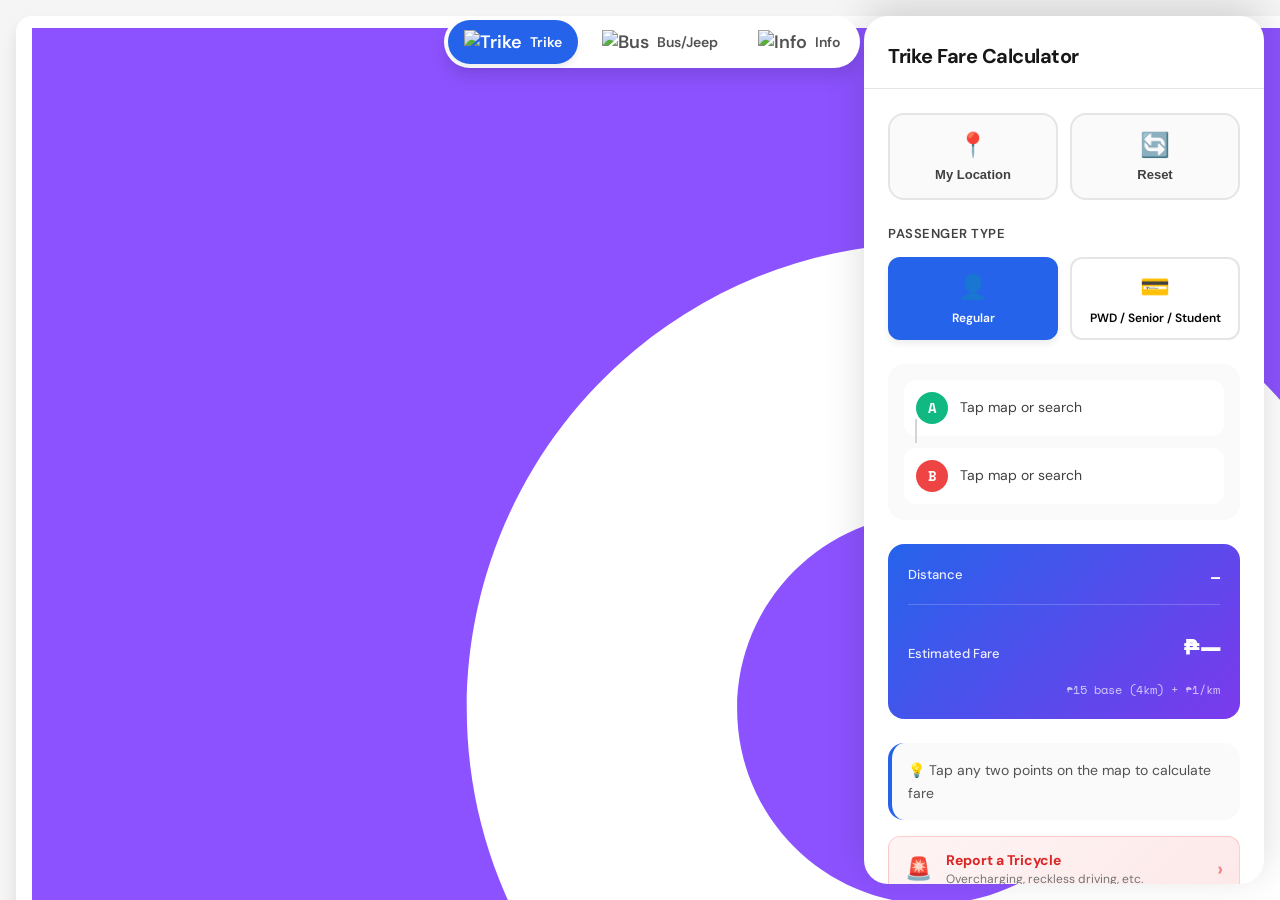
==== commit fc35da6a: "Update index.html" ====
--- a/index.html
+++ b/index.html
@@ -3,13 +3,14 @@
 <head>
   <meta charset="UTF-8">
   <meta name="viewport" content="width=device-width, initial-scale=1.0, user-scalable=no">
-  <title>GenSan Fare • Smart Transport Calculator</title>
+  <title>GeoGensan</title>
   <link rel="stylesheet" href="main.css">
   <link rel="stylesheet" href="https://unpkg.com/leaflet/dist/leaflet.css">
   <link rel="stylesheet" href="https://unpkg.com/leaflet-routing-machine/dist/leaflet-routing-machine.css">
   <link rel="preconnect" href="https://fonts.googleapis.com">
   <link rel="preconnect" href="https://fonts.gstatic.com" crossorigin>
   <link href="https://fonts.googleapis.com/css2?family=DM+Sans:wght@400;500;700;900&family=Space+Mono:wght@400;700&display=swap" rel="stylesheet">
+  <link rel="icon" type="png" href="geogensan.png"/>
 </head>
 <body>
   <!-- Full-screen map container -->
@@ -18,6 +19,7 @@
   <!-- Floating header -->
   <header class="floating-header">
     <div class="logo">
+      <img src="geogensan.png" alt="GeoGensan" class="logo-img">
       <div class="logo-text">
         <h1>Geo Gensan</h1>
         <p>Don't get lost</p>
@@ -85,15 +87,15 @@
   <!-- Mode switcher - floating tabs -->
   <nav class="mode-switcher" role="tablist">
     <button class="mode-btn active" data-mode="trike" role="tab" aria-selected="true">
-      <span class="mode-icon">🛺</span>
+      <span class="mode-icon"><img src="trike.png" alt="Trike" class="mode-img"></span>
       <span class="mode-label">Trike</span>
     </button>
     <button class="mode-btn" data-mode="busjeep" role="tab" aria-selected="false">
-      <span class="mode-icon">🚌</span>
+      <span class="mode-icon"><img src="bus.png" alt="Bus" class="mode-img"></span>
       <span class="mode-label">Bus/Jeep</span>
     </button>
     <button class="mode-btn" data-mode="info" role="tab" aria-selected="false">
-      <span class="mode-icon">ℹ️</span>
+      <span class="mode-icon"><img src="info.png" alt="Info" class="mode-img"></span>
       <span class="mode-label">Info</span>
     </button>
   </nav>
@@ -228,11 +230,6 @@
       </div>
 
       <div class="panel-content">
-        <button class="action-card bus-location-btn" id="use-location-bus">
-          <span class="action-icon">📍</span>
-          <span class="action-text">My Location</span>
-        </button>
-
         <div class="route-grid">
           <button class="route-card" data-route="uhaw">
             <div class="route-badge green">🟢</div>
@@ -253,7 +250,7 @@
           </button>
 
           <button class="route-card" data-route="mabuhay">
-            <div class="route-badge blue">🔵</div>
+            <div class="route-badge white">⚪</div>
             <div class="route-info">
               <h3 class="route-name">Mabuhay Route</h3>
               <p class="route-stops">10 stops • Market to Mabuhay</p>
@@ -275,7 +272,7 @@
         </div>
 
         <div class="warning-box">
-          <strong>⚠️ Route Advisory:</strong> Drivers may take alternative routes due to traffic conditions, road closures, or detours. The displayed routes are typical paths but actual routes may vary.
+          <strong>Route Advisory:</strong> Drivers may take alternative routes due to traffic conditions, road closures, or detours. The displayed routes are typical paths but actual routes may vary.
         </div>
       </div>
     </div>
@@ -299,28 +296,24 @@
           <h3>Features</h3>
           <div class="feature-grid">
             <div class="feature-item">
-              <span class="feature-icon">🛺</span>
               <div>
                 <strong>Trike Fares</strong>
                 <p>Distance-based pricing with discounts</p>
               </div>
             </div>
             <div class="feature-item">
-              <span class="feature-icon">🚌</span>
               <div>
                 <strong>Bus Routes</strong>
                 <p>View popular jeepney routes</p>
               </div>
             </div>
             <div class="feature-item">
-              <span class="feature-icon">📍</span>
               <div>
                 <strong>Live Location</strong>
                 <p>GPS-based routing</p>
               </div>
             </div>
             <div class="feature-item">
-              <span class="feature-icon">💳</span>
               <div>
                 <strong>Discount Calculator</strong>
                 <p>PWD, Senior, Student rates</p>
@@ -643,12 +636,6 @@
           <strong>Disclaimer:</strong> Fares are based on GenSan City Ordinance No. 08, Series of 2023. The driver may take different routes which may affect the final fare, so always confirm with your driver. This calculator provides estimates only.
         </div>
 
-        <div class="branding">
-          <div class="branding-text">
-            <strong>BKORN</strong>
-            <span>STUDIOS</span>
-          </div>
-        </div>
       </div>
     </div>
   </aside>
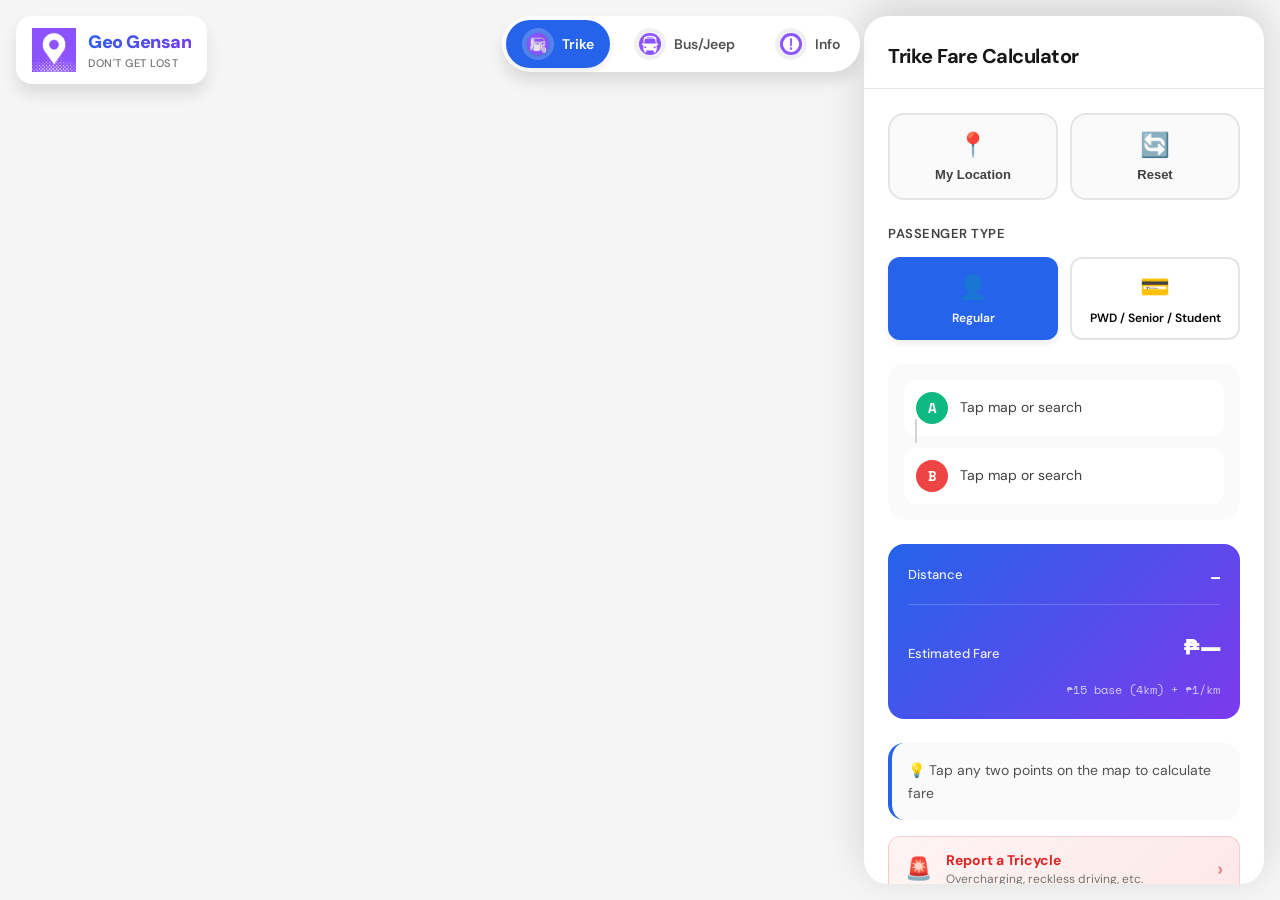
==== commit 839b7c34: "Update index.html" ====
--- a/index.html
+++ b/index.html
@@ -3,6 +3,7 @@
 <head>
   <meta charset="UTF-8">
   <meta name="viewport" content="width=device-width, initial-scale=1.0, user-scalable=no">
+  <meta name="google-site-verification" content="6eR-vweGt2wVgZZCKvJ7jpu7c1PTsAf1GmlxG4hmYR4" />
   <title>GeoGensan</title>
   <link rel="stylesheet" href="main.css">
   <link rel="stylesheet" href="https://unpkg.com/leaflet/dist/leaflet.css">
--- a/main.css
+++ b/main.css
@@ -396,8 +396,50 @@
   box-shadow: var(--shadow-md);
 }
 
+.logo-img {
+  width: 36px;
+  height: 36px;
+  object-fit: contain;
+  flex-shrink: 0;
+}
+
+@media (min-width: 640px) {
+  .logo-img {
+    width: 44px;
+    height: 44px;
+  }
+}
+
 .mode-icon {
   font-size: 18px;
+  display: flex;
+  align-items: center;
+  justify-content: center;
+  width: 32px;
+  height: 32px;
+  border-radius: 50%;
+  background: rgba(255,255,255,0.18);
+  flex-shrink: 0;
+}
+
+.mode-btn:not(.active) .mode-icon {
+  background: rgba(0,0,0,0.06);
+}
+
+.mode-btn.active .mode-icon {
+  background: rgba(255,255,255,0.22);
+}
+
+.mode-img {
+  width: 22px;
+  height: 22px;
+  object-fit: contain;
+  display: block;
+  border-radius: 50%;
+}
+
+.mode-btn.active .mode-img {
+  filter: drop-shadow(0 1px 2px rgba(0,0,0,0.18));
 }
 
 .mode-label {
@@ -2188,3 +2230,62 @@
   background: var(--gray-100);
   border-radius: 8px;
 }
+
+/* ==================== DARK MODE ADDITIONAL FIXES ==================== */
+/* Feature items text */
+body.dark-mode .feature-item strong { color: var(--gray-900); }
+body.dark-mode .feature-item p { color: var(--gray-600); }
+
+/* Discount info box */
+body.dark-mode .discount-info-box { background: rgba(16,185,129,0.08); }
+body.dark-mode .discount-info-box li,
+body.dark-mode .discount-info-box strong { color: var(--gray-900); }
+
+/* Matrix legal notice */
+body.dark-mode .matrix-legal { color: var(--gray-700); }
+
+/* Route fare */
+body.dark-mode .route-fare { color: var(--gray-900); }
+
+/* Discount btn text */
+body.dark-mode .discount-icon,
+body.dark-mode .discount-name { color: var(--gray-900); }
+
+/* Report trike text */
+body.dark-mode .report-trike-text strong { color: var(--gray-900); }
+
+/* Modal body text and cooldown notice */
+body.dark-mode .modal-body,
+body.dark-mode .cooldown-notice p,
+body.dark-mode #cooldown-text { color: var(--gray-900); }
+body.dark-mode .cooldown-notice { background: var(--gray-200); border-color: var(--gray-300); }
+
+/* Char count */
+body.dark-mode .char-count { color: var(--gray-500); }
+
+/* Panel content generic text */
+body.dark-mode .panel-content p,
+body.dark-mode .panel-content strong,
+body.dark-mode .panel-content li { color: var(--gray-900); }
+
+/* Info-section list items */
+body.dark-mode .info-section ul li { color: var(--gray-900); }
+
+/* Mode switcher background in dark */
+body.dark-mode .mode-switcher {
+  background: var(--gray-100);
+}
+
+/* Image drop zone */
+body.dark-mode .image-drop-zone { background: var(--gray-200); border-color: var(--gray-400); }
+body.dark-mode .drop-text,
+body.dark-mode .drop-sub { color: var(--gray-600); }
+
+/* Select options in dark mode */
+body.dark-mode select option {
+  background: #262626;
+  color: #fafafa;
+}
+
+/* breakdown row */
+body.dark-mode .breakdown-row { color: var(--white); }
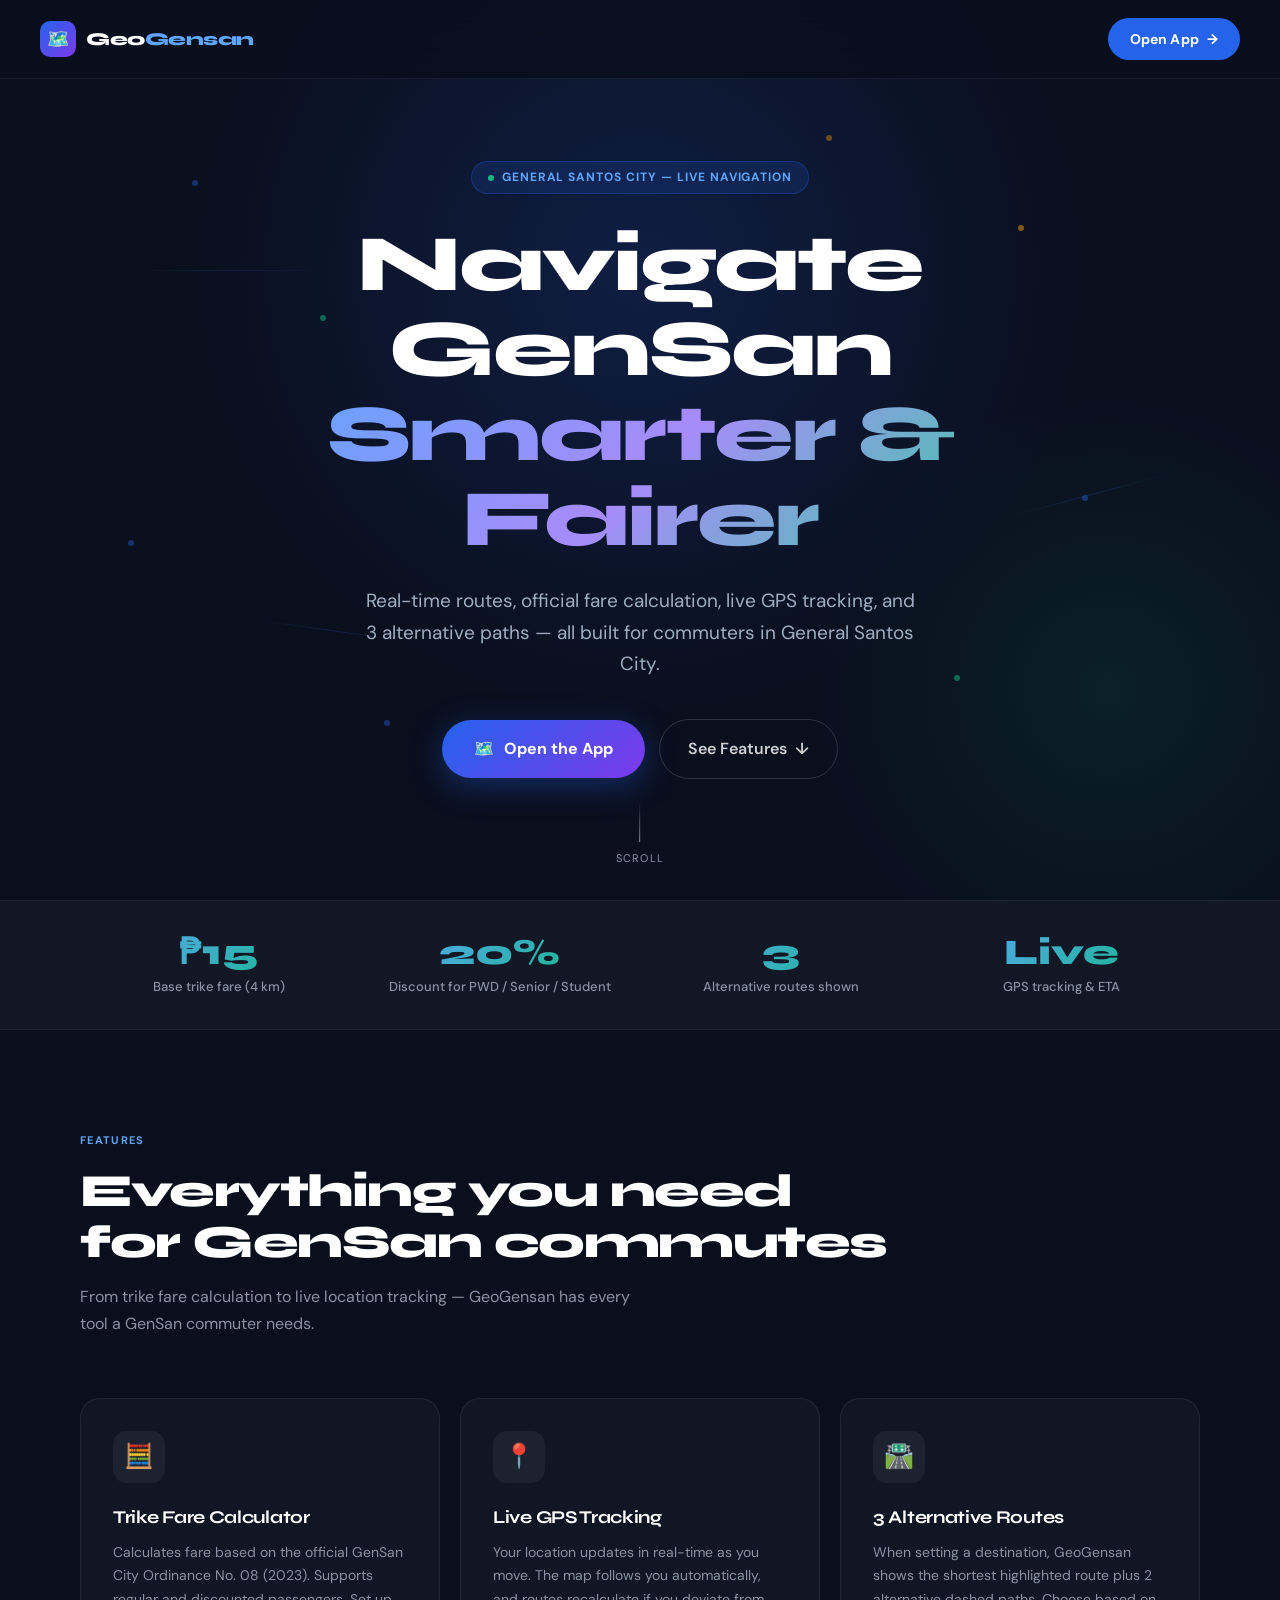
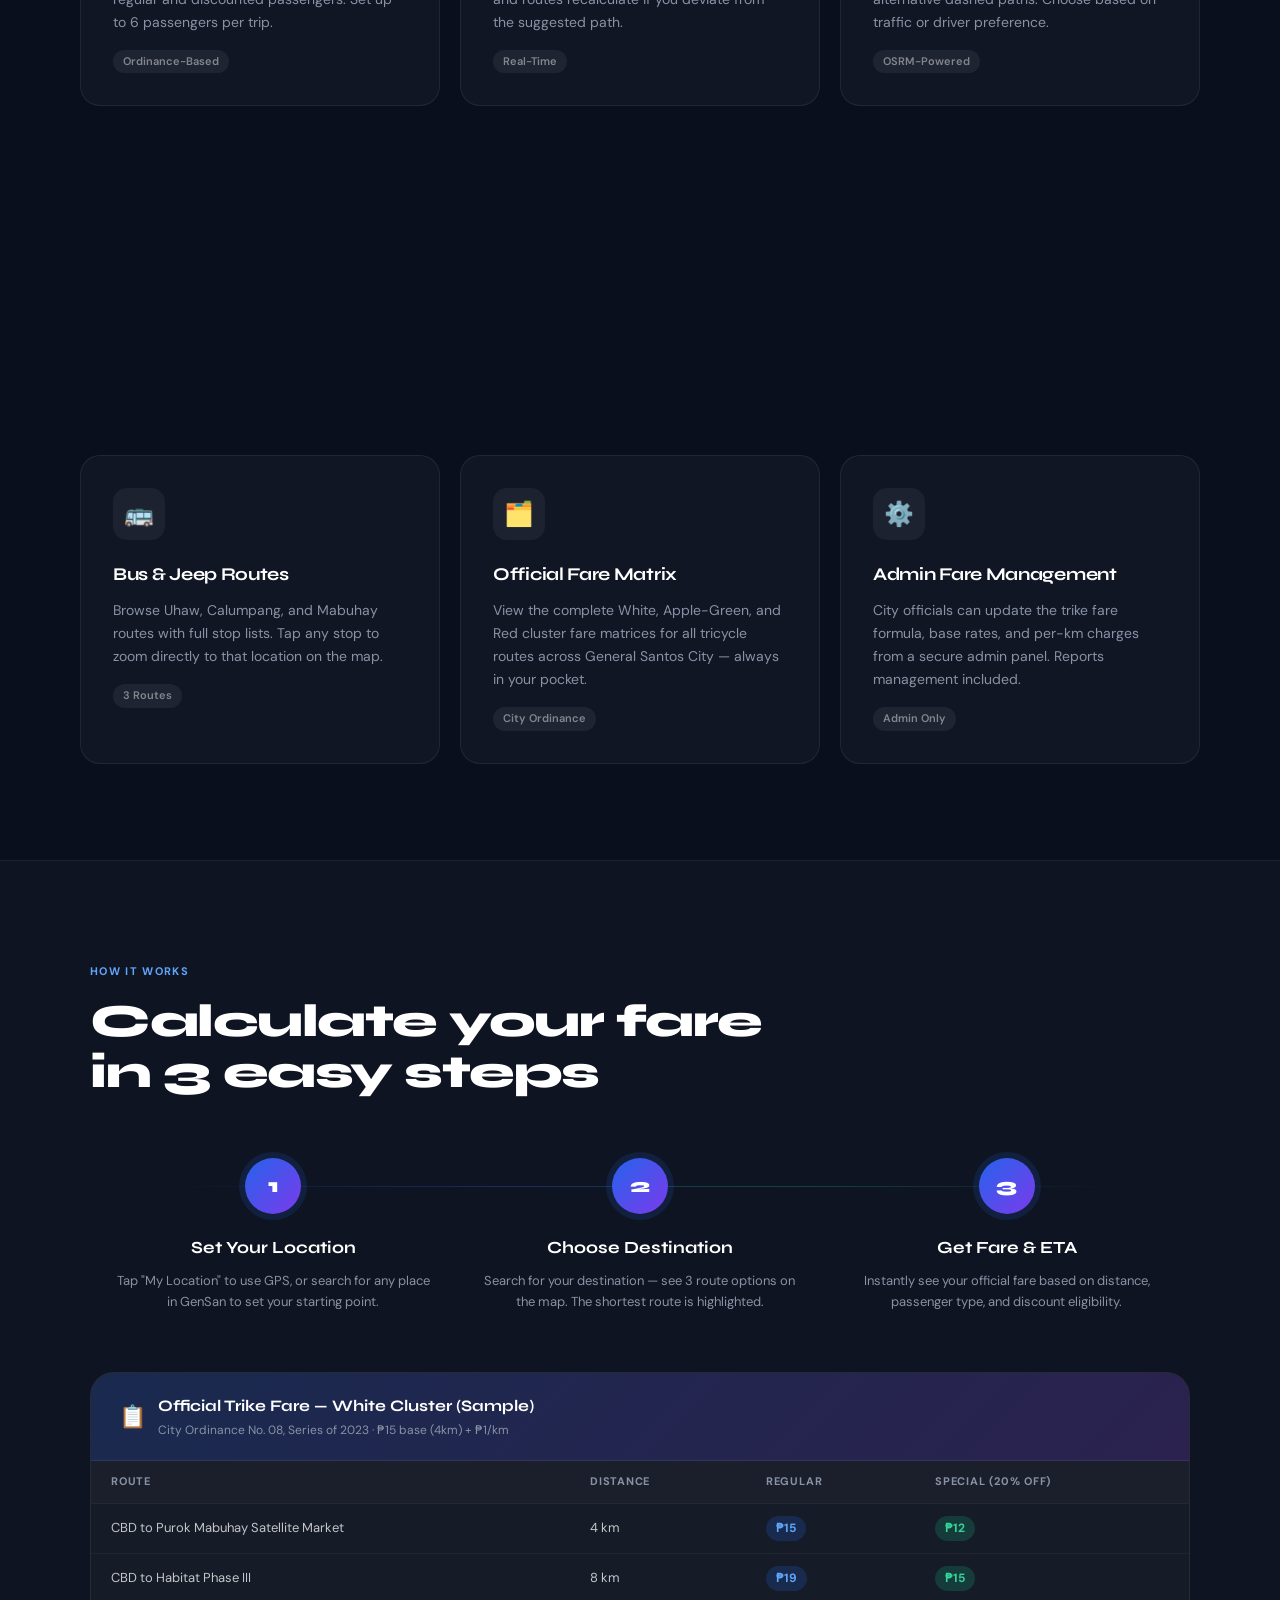
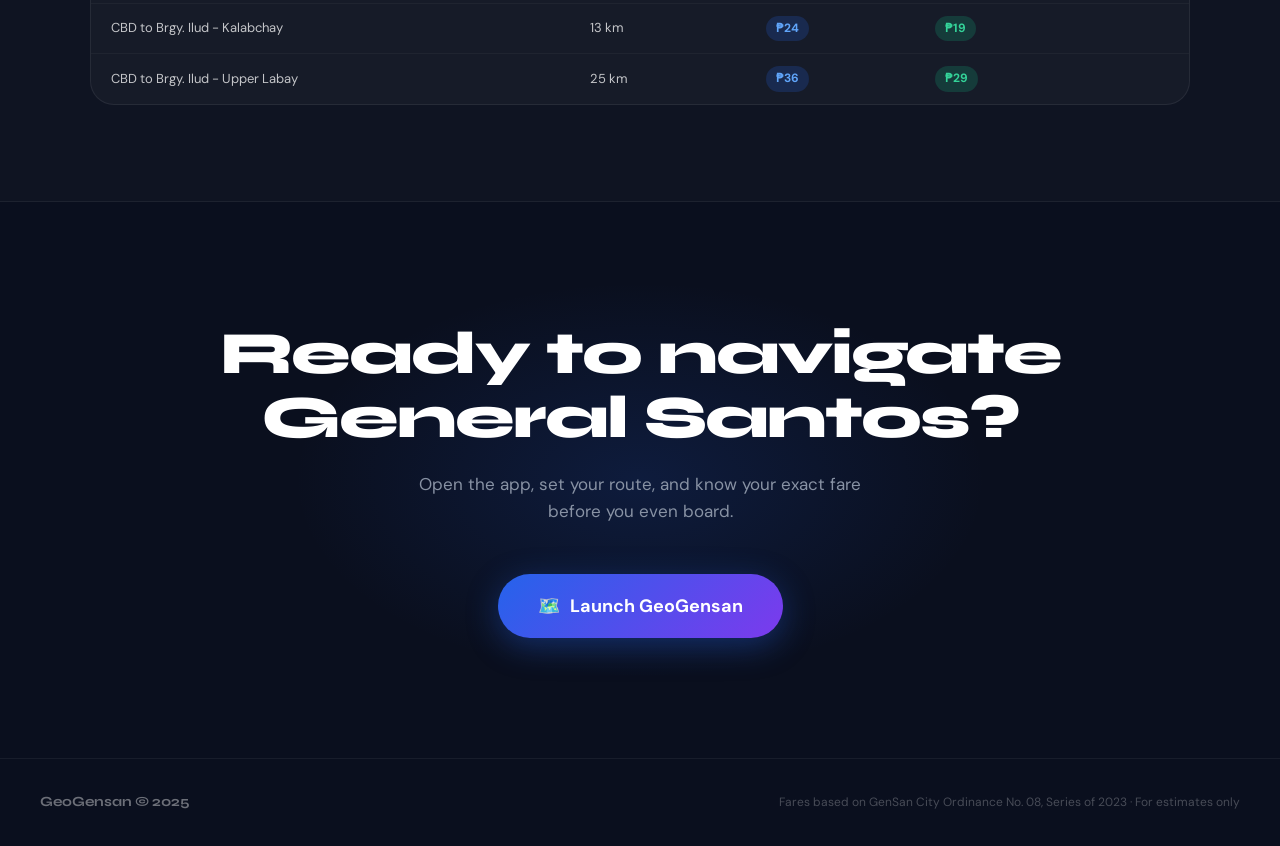
==== commit 270c6630: "Update index.html" ====
--- a/index.html
+++ b/index.html
@@ -2,659 +2,981 @@
 <html lang="en">
 <head>
   <meta charset="UTF-8">
-  <meta name="viewport" content="width=device-width, initial-scale=1.0, user-scalable=no">
-  <meta name="google-site-verification" content="6eR-vweGt2wVgZZCKvJ7jpu7c1PTsAf1GmlxG4hmYR4" />
-  <title>GeoGensan</title>
-  <link rel="stylesheet" href="main.css">
-  <link rel="stylesheet" href="https://unpkg.com/leaflet/dist/leaflet.css">
-  <link rel="stylesheet" href="https://unpkg.com/leaflet-routing-machine/dist/leaflet-routing-machine.css">
+  <meta name="viewport" content="width=device-width, initial-scale=1.0">
+  <title>GeoGensan — Navigate GenSan Smarter</title>
   <link rel="preconnect" href="https://fonts.googleapis.com">
   <link rel="preconnect" href="https://fonts.gstatic.com" crossorigin>
-  <link href="https://fonts.googleapis.com/css2?family=DM+Sans:wght@400;500;700;900&family=Space+Mono:wght@400;700&display=swap" rel="stylesheet">
-  <link rel="icon" type="png" href="geogensan.png"/>
+  <link href="https://fonts.googleapis.com/css2?family=Syne:wght@400;600;700;800&family=DM+Sans:ital,wght@0,400;0,500;0,700;1,400&display=swap" rel="stylesheet">
+  <style>
+    *, *::before, *::after { box-sizing: border-box; margin: 0; padding: 0; }
+
+    :root {
+      --blue: #2563eb;
+      --blue-dark: #1e3a8a;
+      --blue-light: #60a5fa;
+      --green: #10b981;
+      --amber: #f59e0b;
+      --red: #ef4444;
+      --white: #ffffff;
+      --off-white: #f8faff;
+      --dark: #0a0f1e;
+      --dark-2: #131929;
+      --muted: #8892a4;
+      --font-display: 'Syne', sans-serif;
+      --font-body: 'DM Sans', sans-serif;
+    }
+
+    html { scroll-behavior: smooth; }
+
+    body {
+      font-family: var(--font-body);
+      background: var(--dark);
+      color: var(--white);
+      overflow-x: hidden;
+      line-height: 1.6;
+    }
+
+    /* ── NAV ── */
+    nav {
+      position: fixed;
+      top: 0; left: 0; right: 0;
+      z-index: 100;
+      display: flex;
+      align-items: center;
+      justify-content: space-between;
+      padding: 18px 40px;
+      background: rgba(10,15,30,0.85);
+      backdrop-filter: blur(16px);
+      border-bottom: 1px solid rgba(255,255,255,0.06);
+      transition: background 0.3s;
+    }
+
+    .nav-logo {
+      display: flex;
+      align-items: center;
+      gap: 10px;
+      text-decoration: none;
+    }
+
+    .nav-logo-icon {
+      width: 36px;
+      height: 36px;
+      background: linear-gradient(135deg, var(--blue) 0%, #7c3aed 100%);
+      border-radius: 10px;
+      display: flex;
+      align-items: center;
+      justify-content: center;
+      font-size: 18px;
+    }
+
+    .nav-logo-text {
+      font-family: var(--font-display);
+      font-size: 18px;
+      font-weight: 800;
+      color: var(--white);
+      letter-spacing: -0.5px;
+    }
+
+    .nav-logo-text span { color: var(--blue-light); }
+
+    .nav-cta {
+      display: inline-flex;
+      align-items: center;
+      gap: 8px;
+      padding: 10px 22px;
+      background: var(--blue);
+      color: white;
+      border-radius: 50px;
+      font-family: var(--font-body);
+      font-size: 14px;
+      font-weight: 700;
+      text-decoration: none;
+      transition: all 0.2s;
+      letter-spacing: 0.01em;
+    }
+
+    .nav-cta:hover {
+      background: #1d4ed8;
+      transform: translateY(-1px);
+      box-shadow: 0 8px 24px rgba(37,99,235,0.4);
+    }
+
+    /* ── HERO ── */
+    .hero {
+      min-height: 100vh;
+      display: flex;
+      align-items: center;
+      justify-content: center;
+      text-align: center;
+      padding: 120px 24px 80px;
+      position: relative;
+      overflow: hidden;
+    }
+
+    .hero-bg {
+      position: absolute;
+      inset: 0;
+      pointer-events: none;
+    }
+
+    .hero-bg::before {
+      content: '';
+      position: absolute;
+      top: -20%;
+      left: 50%;
+      transform: translateX(-50%);
+      width: 900px;
+      height: 900px;
+      background: radial-gradient(ellipse, rgba(37,99,235,0.18) 0%, transparent 70%);
+    }
+
+    .hero-bg::after {
+      content: '';
+      position: absolute;
+      bottom: -10%;
+      right: -10%;
+      width: 600px;
+      height: 600px;
+      background: radial-gradient(ellipse, rgba(16,185,129,0.1) 0%, transparent 70%);
+    }
+
+    /* Floating map dots */
+    .map-dots {
+      position: absolute;
+      inset: 0;
+      overflow: hidden;
+    }
+
+    .map-dot {
+      position: absolute;
+      width: 6px;
+      height: 6px;
+      border-radius: 50%;
+      background: rgba(37,99,235,0.4);
+      animation: pulse-dot 3s ease-in-out infinite;
+    }
+
+    .map-dot:nth-child(1) { top: 20%; left: 15%; animation-delay: 0s; }
+    .map-dot:nth-child(2) { top: 35%; left: 25%; animation-delay: 0.5s; background: rgba(16,185,129,0.5); }
+    .map-dot:nth-child(3) { top: 60%; left: 10%; animation-delay: 1s; }
+    .map-dot:nth-child(4) { top: 25%; right: 20%; animation-delay: 0.3s; background: rgba(245,158,11,0.5); }
+    .map-dot:nth-child(5) { top: 55%; right: 15%; animation-delay: 0.8s; }
+    .map-dot:nth-child(6) { top: 75%; right: 25%; animation-delay: 1.5s; background: rgba(16,185,129,0.5); }
+    .map-dot:nth-child(7) { top: 80%; left: 30%; animation-delay: 0.2s; }
+    .map-dot:nth-child(8) { top: 15%; right: 35%; animation-delay: 1.2s; background: rgba(245,158,11,0.4); }
+
+    .map-line {
+      position: absolute;
+      height: 1px;
+      background: linear-gradient(90deg, transparent, rgba(37,99,235,0.2), transparent);
+      animation: line-pulse 4s ease-in-out infinite;
+    }
+
+    .map-line:nth-child(9)  { top: 30%; left: 10%; width: 200px; animation-delay: 0s; }
+    .map-line:nth-child(10) { top: 55%; right: 8%; width: 180px; transform: rotate(-15deg); animation-delay: 1s; }
+    .map-line:nth-child(11) { top: 70%; left: 20%; width: 150px; transform: rotate(8deg); animation-delay: 2s; }
+
+    @keyframes pulse-dot {
+      0%, 100% { opacity: 0.4; transform: scale(1); }
+      50% { opacity: 1; transform: scale(1.8); }
+    }
+
+    @keyframes line-pulse {
+      0%, 100% { opacity: 0; }
+      50% { opacity: 1; }
+    }
+
+    .hero-content {
+      position: relative;
+      z-index: 2;
+      max-width: 760px;
+    }
+
+    .hero-badge {
+      display: inline-flex;
+      align-items: center;
+      gap: 8px;
+      padding: 6px 16px;
+      background: rgba(37,99,235,0.15);
+      border: 1px solid rgba(37,99,235,0.3);
+      border-radius: 50px;
+      font-size: 12px;
+      font-weight: 700;
+      color: var(--blue-light);
+      text-transform: uppercase;
+      letter-spacing: 0.08em;
+      margin-bottom: 28px;
+      animation: fadeInUp 0.6s ease both;
+    }
+
+    .hero-badge-dot {
+      width: 6px;
+      height: 6px;
+      background: var(--green);
+      border-radius: 50%;
+      animation: blink 1.5s ease-in-out infinite;
+    }
+
+    @keyframes blink {
+      0%, 100% { opacity: 1; }
+      50% { opacity: 0.3; }
+    }
+
+    .hero-title {
+      font-family: var(--font-display);
+      font-size: clamp(42px, 7vw, 80px);
+      font-weight: 800;
+      line-height: 1.06;
+      letter-spacing: -2px;
+      margin-bottom: 24px;
+      animation: fadeInUp 0.6s ease 0.1s both;
+    }
+
+    .hero-title-line1 { display: block; color: var(--white); }
+    .hero-title-line2 {
+      display: block;
+      background: linear-gradient(135deg, #60a5fa 0%, #a78bfa 50%, #34d399 100%);
+      -webkit-background-clip: text;
+      -webkit-text-fill-color: transparent;
+      background-clip: text;
+    }
+
+    .hero-desc {
+      font-size: clamp(16px, 2vw, 19px);
+      color: #9eaec2;
+      max-width: 560px;
+      margin: 0 auto 40px;
+      line-height: 1.65;
+      animation: fadeInUp 0.6s ease 0.2s both;
+    }
+
+    .hero-actions {
+      display: flex;
+      align-items: center;
+      justify-content: center;
+      gap: 14px;
+      flex-wrap: wrap;
+      animation: fadeInUp 0.6s ease 0.3s both;
+    }
+
+    .btn-hero-primary {
+      display: inline-flex;
+      align-items: center;
+      gap: 10px;
+      padding: 16px 32px;
+      background: linear-gradient(135deg, var(--blue) 0%, #7c3aed 100%);
+      color: white;
+      border-radius: 50px;
+      font-family: var(--font-body);
+      font-size: 16px;
+      font-weight: 700;
+      text-decoration: none;
+      transition: all 0.25s;
+      box-shadow: 0 8px 32px rgba(37,99,235,0.35);
+    }
+
+    .btn-hero-primary:hover {
+      transform: translateY(-2px);
+      box-shadow: 0 16px 48px rgba(37,99,235,0.5);
+    }
+
+    .btn-hero-secondary {
+      display: inline-flex;
+      align-items: center;
+      gap: 8px;
+      padding: 16px 28px;
+      border: 1.5px solid rgba(255,255,255,0.15);
+      color: rgba(255,255,255,0.8);
+      border-radius: 50px;
+      font-family: var(--font-body);
+      font-size: 16px;
+      font-weight: 600;
+      text-decoration: none;
+      transition: all 0.2s;
+    }
+
+    .btn-hero-secondary:hover {
+      border-color: rgba(255,255,255,0.35);
+      color: white;
+      background: rgba(255,255,255,0.05);
+    }
+
+    .hero-scroll {
+      position: absolute;
+      bottom: 32px;
+      left: 50%;
+      transform: translateX(-50%);
+      display: flex;
+      flex-direction: column;
+      align-items: center;
+      gap: 8px;
+      color: var(--muted);
+      font-size: 11px;
+      text-transform: uppercase;
+      letter-spacing: 0.1em;
+      animation: bounce 2s ease-in-out infinite;
+      cursor: pointer;
+    }
+
+    .scroll-bar {
+      width: 1px;
+      height: 40px;
+      background: linear-gradient(to bottom, transparent, var(--muted));
+    }
+
+    @keyframes bounce {
+      0%, 100% { transform: translateX(-50%) translateY(0); }
+      50% { transform: translateX(-50%) translateY(8px); }
+    }
+
+    /* ── STATS STRIP ── */
+    .stats-strip {
+      background: rgba(255,255,255,0.03);
+      border-top: 1px solid rgba(255,255,255,0.06);
+      border-bottom: 1px solid rgba(255,255,255,0.06);
+      padding: 32px 40px;
+    }
+
+    .stats-inner {
+      max-width: 1100px;
+      margin: 0 auto;
+      display: grid;
+      grid-template-columns: repeat(4, 1fr);
+      gap: 24px;
+      text-align: center;
+    }
+
+    .stat-item-num {
+      font-family: var(--font-display);
+      font-size: 36px;
+      font-weight: 800;
+      background: linear-gradient(135deg, var(--blue-light), var(--green));
+      -webkit-background-clip: text;
+      -webkit-text-fill-color: transparent;
+      background-clip: text;
+      line-height: 1.1;
+      margin-bottom: 4px;
+    }
+
+    .stat-item-label {
+      font-size: 13px;
+      color: var(--muted);
+      font-weight: 500;
+    }
+
+    /* ── FEATURES ── */
+    .section {
+      padding: 96px 40px;
+      max-width: 1200px;
+      margin: 0 auto;
+    }
+
+    .section-eyebrow {
+      display: inline-block;
+      font-size: 11px;
+      font-weight: 700;
+      text-transform: uppercase;
+      letter-spacing: 0.12em;
+      color: var(--blue-light);
+      margin-bottom: 16px;
+    }
+
+    .section-title {
+      font-family: var(--font-display);
+      font-size: clamp(28px, 4vw, 46px);
+      font-weight: 800;
+      letter-spacing: -1.5px;
+      line-height: 1.1;
+      margin-bottom: 16px;
+      color: var(--white);
+    }
+
+    .section-desc {
+      font-size: 16px;
+      color: var(--muted);
+      max-width: 560px;
+      line-height: 1.7;
+      margin-bottom: 60px;
+    }
+
+    .features-grid {
+      display: grid;
+      grid-template-columns: repeat(auto-fit, minmax(300px, 1fr));
+      gap: 20px;
+    }
+
+    .feature-card {
+      background: rgba(255,255,255,0.03);
+      border: 1px solid rgba(255,255,255,0.07);
+      border-radius: 20px;
+      padding: 32px;
+      transition: all 0.3s;
+      position: relative;
+      overflow: hidden;
+    }
+
+    .feature-card::before {
+      content: '';
+      position: absolute;
+      top: 0; left: 0; right: 0;
+      height: 2px;
+      background: var(--card-accent, linear-gradient(90deg, var(--blue), #7c3aed));
+      opacity: 0;
+      transition: opacity 0.3s;
+    }
+
+    .feature-card:hover {
+      background: rgba(255,255,255,0.05);
+      border-color: rgba(255,255,255,0.12);
+      transform: translateY(-4px);
+    }
+
+    .feature-card:hover::before { opacity: 1; }
+
+    .feature-card.accent-green { --card-accent: linear-gradient(90deg, var(--green), #06b6d4); }
+    .feature-card.accent-amber { --card-accent: linear-gradient(90deg, var(--amber), var(--red)); }
+    .feature-card.accent-purple { --card-accent: linear-gradient(90deg, #7c3aed, var(--blue)); }
+    .feature-card.accent-teal  { --card-accent: linear-gradient(90deg, #06b6d4, var(--green)); }
+    .feature-card.accent-rose  { --card-accent: linear-gradient(90deg, var(--red), #ec4899); }
+    .feature-card.accent-indigo { --card-accent: linear-gradient(90deg, #6366f1, var(--blue-light)); }
+
+    .feature-icon-wrap {
+      width: 52px;
+      height: 52px;
+      border-radius: 14px;
+      display: flex;
+      align-items: center;
+      justify-content: center;
+      font-size: 24px;
+      margin-bottom: 20px;
+      background: rgba(255,255,255,0.05);
+    }
+
+    .feature-card-title {
+      font-family: var(--font-display);
+      font-size: 18px;
+      font-weight: 700;
+      color: var(--white);
+      margin-bottom: 10px;
+      letter-spacing: -0.3px;
+    }
+
+    .feature-card-desc {
+      font-size: 14px;
+      color: var(--muted);
+      line-height: 1.65;
+    }
+
+    .feature-tag {
+      display: inline-block;
+      margin-top: 16px;
+      padding: 3px 10px;
+      background: rgba(255,255,255,0.06);
+      border-radius: 50px;
+      font-size: 11px;
+      color: rgba(255,255,255,0.45);
+      font-weight: 600;
+    }
+
+    /* ── HOW IT WORKS ── */
+    .how-section {
+      padding: 96px 40px;
+      background: rgba(255,255,255,0.02);
+      border-top: 1px solid rgba(255,255,255,0.06);
+      border-bottom: 1px solid rgba(255,255,255,0.06);
+    }
+
+    .how-inner {
+      max-width: 1100px;
+      margin: 0 auto;
+    }
+
+    .steps {
+      display: grid;
+      grid-template-columns: repeat(auto-fit, minmax(220px, 1fr));
+      gap: 0;
+      margin-top: 60px;
+      position: relative;
+    }
+
+    .steps::before {
+      content: '';
+      position: absolute;
+      top: 28px;
+      left: 80px;
+      right: 80px;
+      height: 1px;
+      background: linear-gradient(90deg, transparent, rgba(37,99,235,0.3), rgba(16,185,129,0.3), transparent);
+    }
+
+    .step {
+      text-align: center;
+      padding: 0 24px;
+      position: relative;
+    }
+
+    .step-number {
+      width: 56px;
+      height: 56px;
+      border-radius: 50%;
+      background: linear-gradient(135deg, var(--blue) 0%, #7c3aed 100%);
+      display: flex;
+      align-items: center;
+      justify-content: center;
+      font-family: var(--font-display);
+      font-size: 20px;
+      font-weight: 800;
+      color: white;
+      margin: 0 auto 20px;
+      box-shadow: 0 0 0 6px rgba(37,99,235,0.15);
+    }
+
+    .step-title {
+      font-family: var(--font-display);
+      font-size: 17px;
+      font-weight: 700;
+      color: var(--white);
+      margin-bottom: 10px;
+    }
+
+    .step-desc {
+      font-size: 13px;
+      color: var(--muted);
+      line-height: 1.6;
+    }
+
+    /* ── FARE TABLE SHOWCASE ── */
+    .fare-showcase {
+      background: rgba(255,255,255,0.03);
+      border: 1px solid rgba(255,255,255,0.07);
+      border-radius: 24px;
+      overflow: hidden;
+      margin-top: 60px;
+    }
+
+    .fare-showcase-header {
+      background: linear-gradient(135deg, rgba(37,99,235,0.2), rgba(124,58,237,0.2));
+      padding: 20px 28px;
+      border-bottom: 1px solid rgba(255,255,255,0.07);
+      display: flex;
+      align-items: center;
+      gap: 12px;
+    }
+
+    .fare-showcase-title {
+      font-family: var(--font-display);
+      font-size: 16px;
+      font-weight: 700;
+      color: var(--white);
+    }
+
+    .fare-showcase-subtitle {
+      font-size: 12px;
+      color: var(--muted);
+      margin-top: 2px;
+    }
+
+    .fare-table {
+      width: 100%;
+      border-collapse: collapse;
+    }
+
+    .fare-table th {
+      padding: 12px 20px;
+      text-align: left;
+      font-size: 11px;
+      font-weight: 700;
+      text-transform: uppercase;
+      letter-spacing: 0.07em;
+      color: var(--muted);
+      background: rgba(255,255,255,0.02);
+      border-bottom: 1px solid rgba(255,255,255,0.06);
+    }
+
+    .fare-table td {
+      padding: 12px 20px;
+      font-size: 13px;
+      color: rgba(255,255,255,0.75);
+      border-bottom: 1px solid rgba(255,255,255,0.04);
+    }
+
+    .fare-table tr:last-child td { border-bottom: none; }
+
+    .fare-pill {
+      display: inline-block;
+      padding: 3px 10px;
+      border-radius: 50px;
+      font-size: 12px;
+      font-weight: 700;
+    }
+
+    .fare-pill.regular { background: rgba(37,99,235,0.2); color: var(--blue-light); }
+    .fare-pill.special { background: rgba(16,185,129,0.2); color: #34d399; }
+
+    /* ── CTA ── */
+    .cta-section {
+      padding: 120px 40px;
+      text-align: center;
+      position: relative;
+      overflow: hidden;
+    }
+
+    .cta-section::before {
+      content: '';
+      position: absolute;
+      top: 50%;
+      left: 50%;
+      transform: translate(-50%, -50%);
+      width: 700px;
+      height: 400px;
+      background: radial-gradient(ellipse, rgba(37,99,235,0.15) 0%, transparent 70%);
+      pointer-events: none;
+    }
+
+    .cta-content {
+      position: relative;
+      z-index: 1;
+    }
+
+    .cta-title {
+      font-family: var(--font-display);
+      font-size: clamp(32px, 5vw, 60px);
+      font-weight: 800;
+      letter-spacing: -2px;
+      line-height: 1.08;
+      margin-bottom: 20px;
+    }
+
+    .cta-desc {
+      font-size: 17px;
+      color: var(--muted);
+      margin-bottom: 48px;
+      max-width: 480px;
+      margin-left: auto;
+      margin-right: auto;
+    }
+
+    /* ── FOOTER ── */
+    footer {
+      padding: 32px 40px;
+      border-top: 1px solid rgba(255,255,255,0.06);
+      display: flex;
+      align-items: center;
+      justify-content: space-between;
+      flex-wrap: wrap;
+      gap: 12px;
+    }
+
+    .footer-brand {
+      font-family: var(--font-display);
+      font-size: 14px;
+      font-weight: 700;
+      color: rgba(255,255,255,0.4);
+    }
+
+    .footer-legal {
+      font-size: 12px;
+      color: rgba(255,255,255,0.25);
+    }
+
+    /* ── ANIMATIONS ── */
+    @keyframes fadeInUp {
+      from { opacity: 0; transform: translateY(24px); }
+      to { opacity: 1; transform: translateY(0); }
+    }
+
+    .reveal {
+      opacity: 0;
+      transform: translateY(30px);
+      transition: opacity 0.6s ease, transform 0.6s ease;
+    }
+
+    .reveal.visible {
+      opacity: 1;
+      transform: translateY(0);
+    }
+
+    /* ── RESPONSIVE ── */
+    @media (max-width: 768px) {
+      nav { padding: 14px 20px; }
+      .nav-logo-text { font-size: 16px; }
+      .hero { padding: 100px 20px 70px; }
+      .section, .cta-section { padding: 64px 20px; }
+      .how-section { padding: 64px 20px; }
+      .stats-strip { padding: 28px 20px; }
+      .stats-inner { grid-template-columns: repeat(2, 1fr); }
+      .steps::before { display: none; }
+      footer { padding: 24px 20px; flex-direction: column; text-align: center; }
+    }
+
+    @media (max-width: 480px) {
+      .stats-inner { grid-template-columns: repeat(2, 1fr); }
+      .hero-actions { flex-direction: column; align-items: stretch; }
+      .btn-hero-primary, .btn-hero-secondary { justify-content: center; }
+    }
+  </style>
 </head>
 <body>
-  <!-- Full-screen map container -->
-  <div id="map" role="application" aria-label="Interactive transport map"></div>
-
-  <!-- Floating header -->
-  <header class="floating-header">
-    <div class="logo">
-      <img src="geogensan.png" alt="GeoGensan" class="logo-img">
-      <div class="logo-text">
-        <h1>Geo Gensan</h1>
-        <p>Don't get lost</p>
+
+  <!-- NAV -->
+  <nav>
+    <a href="index.html" class="nav-logo">
+      <div class="nav-logo-icon">🗺️</div>
+      <span class="nav-logo-text">Geo<span>Gensan</span></span>
+    </a>
+    <a href="main.html" class="nav-cta">
+      <span>Open App</span>
+      <span>→</span>
+    </a>
+  </nav>
+
+  <!-- HERO -->
+  <section class="hero">
+    <div class="hero-bg">
+      <div class="map-dots">
+        <div class="map-dot"></div>
+        <div class="map-dot"></div>
+        <div class="map-dot"></div>
+        <div class="map-dot"></div>
+        <div class="map-dot"></div>
+        <div class="map-dot"></div>
+        <div class="map-dot"></div>
+        <div class="map-dot"></div>
+        <div class="map-line"></div>
+        <div class="map-line"></div>
+        <div class="map-line"></div>
       </div>
     </div>
-  </header>
-
-  <!-- COMPLAINT MODAL -->
-  <div id="complaint-modal" class="modal-overlay" style="display:none;">
-    <div class="modal-box">
-      <div class="modal-header">
-        <h2>🚨 Report a Tricycle</h2>
-        <button class="modal-close" id="close-complaint">✕</button>
-      </div>
-      <div class="modal-body">
-        <div id="complaint-cooldown-notice" class="cooldown-notice" style="display:none;">
-          <span>⏳</span>
-          <p id="cooldown-text">You may submit another report in <strong id="cooldown-timer"></strong>.</p>
-        </div>
-        <div id="complaint-form-body">
-          <div class="form-group">
-            <label>Plate Number <span class="required">*</span></label>
-            <input type="text" id="complaint-plate" placeholder="e.g. AB-1234 (or attach photo below)" maxlength="20" autocomplete="off">
-          </div>
-
-          <div class="form-group">
-            <label>Plate Photo <span class="optional">(optional)</span></label>
-            <div class="image-drop-zone" id="image-drop-zone">
-              <input type="file" id="complaint-image-input" accept="image/*" style="display:none;">
-              <div class="drop-zone-idle" id="drop-zone-idle">
-                <span class="drop-icon">📷</span>
-                <span class="drop-text">Tap to take photo or browse files</span>
-                <span class="drop-sub">JPG, PNG, HEIC — max 5MB</span>
-              </div>
-              <div class="drop-zone-preview" id="drop-zone-preview" style="display:none;">
-                <img id="complaint-img-preview" src="" alt="preview">
-                <button class="drop-remove-btn" id="drop-remove-img" type="button">✕</button>
-              </div>
-            </div>
-          </div>
-
-          <div class="form-group">
-            <label>Report Type <span class="required">*</span></label>
-            <select id="complaint-type">
-              <option value="">— Select type —</option>
-              <option value="Overcharging">Overcharging</option>
-              <option value="Reckless Driving">Reckless Driving</option>
-              <option value="Refusal of Service">Refusal of Service</option>
-              <option value="Verbal Abuse">Verbal Abuse</option>
-              <option value="Unsafe Vehicle">Unsafe Vehicle</option>
-              <option value="Other">Other</option>
-            </select>
-          </div>
-          <div class="form-group">
-            <label>Description <span class="required">*</span></label>
-            <textarea id="complaint-desc" placeholder="Describe what happened..." rows="4" maxlength="500"></textarea>
-            <span class="char-count"><span id="desc-count">0</span>/500</span>
-          </div>
-          <button class="btn-primary" id="submit-complaint">Submit Report</button>
-        </div>
+    <div class="hero-content">
+      <div class="hero-badge">
+        <div class="hero-badge-dot"></div>
+        <span>General Santos City — Live Navigation</span>
+      </div>
+      <h1 class="hero-title">
+        <span class="hero-title-line1">Navigate GenSan</span>
+        <span class="hero-title-line2">Smarter & Fairer</span>
+      </h1>
+      <p class="hero-desc">
+        Real-time routes, official fare calculation, live GPS tracking, and 3 alternative paths — all built for commuters in General Santos City.
+      </p>
+      <div class="hero-actions">
+        <a href="main.html" class="btn-hero-primary">
+          <span>🗺️</span>
+          <span>Open the App</span>
+        </a>
+        <a href="#features" class="btn-hero-secondary">
+          <span>See Features</span>
+          <span>↓</span>
+        </a>
+      </div>
+    </div>
+    <div class="hero-scroll" onclick="document.getElementById('stats').scrollIntoView({behavior:'smooth'})">
+      <div class="scroll-bar"></div>
+      <span>Scroll</span>
+    </div>
+  </section>
+
+  <!-- STATS -->
+  <div class="stats-strip" id="stats">
+    <div class="stats-inner">
+      <div class="stat-item reveal">
+        <div class="stat-item-num">₱15</div>
+        <div class="stat-item-label">Base trike fare (4 km)</div>
+      </div>
+      <div class="stat-item reveal">
+        <div class="stat-item-num">20%</div>
+        <div class="stat-item-label">Discount for PWD / Senior / Student</div>
+      </div>
+      <div class="stat-item reveal">
+        <div class="stat-item-num">3</div>
+        <div class="stat-item-label">Alternative routes shown</div>
+      </div>
+      <div class="stat-item reveal">
+        <div class="stat-item-num">Live</div>
+        <div class="stat-item-label">GPS tracking & ETA</div>
       </div>
     </div>
   </div>
 
-  <!-- Mode switcher - floating tabs -->
-  <nav class="mode-switcher" role="tablist">
-    <button class="mode-btn active" data-mode="trike" role="tab" aria-selected="true">
-      <span class="mode-icon"><img src="trike.png" alt="Trike" class="mode-img"></span>
-      <span class="mode-label">Trike</span>
-    </button>
-    <button class="mode-btn" data-mode="busjeep" role="tab" aria-selected="false">
-      <span class="mode-icon"><img src="bus.png" alt="Bus" class="mode-img"></span>
-      <span class="mode-label">Bus/Jeep</span>
-    </button>
-    <button class="mode-btn" data-mode="info" role="tab" aria-selected="false">
-      <span class="mode-icon"><img src="info.png" alt="Info" class="mode-img"></span>
-      <span class="mode-label">Info</span>
-    </button>
-  </nav>
-
-  <!-- Bottom sheet / Sidebar (adaptive) -->
-  <aside class="control-panel" id="control-panel">
-    <!-- Drag handle for mobile -->
-    <div class="panel-handle">
-      <div class="handle-bar"></div>
+  <!-- FEATURES -->
+  <div class="section" id="features">
+    <span class="section-eyebrow reveal">Features</span>
+    <h2 class="section-title reveal">Everything you need<br>for GenSan commutes</h2>
+    <p class="section-desc reveal">From trike fare calculation to live location tracking — GeoGensan has every tool a GenSan commuter needs.</p>
+
+    <div class="features-grid">
+
+      <div class="feature-card reveal">
+        <div class="feature-icon-wrap">🧮</div>
+        <div class="feature-card-title">Trike Fare Calculator</div>
+        <div class="feature-card-desc">Calculates fare based on the official GenSan City Ordinance No. 08 (2023). Supports regular and discounted passengers. Set up to 6 passengers per trip.</div>
+        <span class="feature-tag">Ordinance-Based</span>
+      </div>
+
+      <div class="feature-card accent-green reveal">
+        <div class="feature-icon-wrap">📍</div>
+        <div class="feature-card-title">Live GPS Tracking</div>
+        <div class="feature-card-desc">Your location updates in real-time as you move. The map follows you automatically, and routes recalculate if you deviate from the suggested path.</div>
+        <span class="feature-tag">Real-Time</span>
+      </div>
+
+      <div class="feature-card accent-amber reveal">
+        <div class="feature-icon-wrap">🛣️</div>
+        <div class="feature-card-title">3 Alternative Routes</div>
+        <div class="feature-card-desc">When setting a destination, GeoGensan shows the shortest highlighted route plus 2 alternative dashed paths. Choose based on traffic or driver preference.</div>
+        <span class="feature-tag">OSRM-Powered</span>
+      </div>
+
+      <div class="feature-card accent-purple reveal">
+        <div class="feature-icon-wrap">⏱️</div>
+        <div class="feature-card-title">Estimated Time of Arrival</div>
+        <div class="feature-card-desc">Calculates realistic ETA for both trike and bus/jeep modes based on distance, average speed, and road type within General Santos City.</div>
+        <span class="feature-tag">Mode-Aware</span>
+      </div>
+
+      <div class="feature-card accent-teal reveal">
+        <div class="feature-icon-wrap">🔍</div>
+        <div class="feature-card-title">Smart Place Search</div>
+        <div class="feature-card-desc">Search for any landmark, mall, school, hospital, or neighborhood in GenSan and get the top 3 most relevant results. Powered by local database + Nominatim.</div>
+        <span class="feature-tag">200+ Places</span>
+      </div>
+
+      <div class="feature-card accent-rose reveal">
+        <div class="feature-icon-wrap">🚨</div>
+        <div class="feature-card-title">Tricycle Complaint System</div>
+        <div class="feature-card-desc">Report overcharging, reckless driving, or any misconduct directly from the app. Attach a photo of the plate and submit securely with built-in cooldown protection.</div>
+        <span class="feature-tag">Community Safety</span>
+      </div>
+
+      <div class="feature-card accent-indigo reveal">
+        <div class="feature-icon-wrap">🚌</div>
+        <div class="feature-card-title">Bus & Jeep Routes</div>
+        <div class="feature-card-desc">Browse Uhaw, Calumpang, and Mabuhay routes with full stop lists. Tap any stop to zoom directly to that location on the map.</div>
+        <span class="feature-tag">3 Routes</span>
+      </div>
+
+      <div class="feature-card accent-green reveal">
+        <div class="feature-icon-wrap">🗂️</div>
+        <div class="feature-card-title">Official Fare Matrix</div>
+        <div class="feature-card-desc">View the complete White, Apple-Green, and Red cluster fare matrices for all tricycle routes across General Santos City — always in your pocket.</div>
+        <span class="feature-tag">City Ordinance</span>
+      </div>
+
+      <div class="feature-card reveal">
+        <div class="feature-icon-wrap">⚙️</div>
+        <div class="feature-card-title">Admin Fare Management</div>
+        <div class="feature-card-desc">City officials can update the trike fare formula, base rates, and per-km charges from a secure admin panel. Reports management included.</div>
+        <span class="feature-tag">Admin Only</span>
+      </div>
+
     </div>
-
-    <!-- TRIKE MODE -->
-    <div class="panel-view active" data-view="trike">
-      <div class="panel-header">
-        <h2 class="panel-title">Trike Fare Calculator</h2>
-      </div>
-
-      <div class="panel-content">
-        <!-- Quick actions -->
-        <div class="quick-actions">
-          <button class="action-card" id="use-location">
-            <span class="action-icon">📍</span>
-            <span class="action-text">My Location</span>
-          </button>
-          <button class="action-card" id="reset-trike">
-            <span class="action-icon">🔄</span>
-            <span class="action-text">Reset</span>
-          </button>
+  </div>
+
+  <!-- HOW IT WORKS -->
+  <div class="how-section">
+    <div class="how-inner">
+      <span class="section-eyebrow reveal">How it works</span>
+      <h2 class="section-title reveal">Calculate your fare<br>in 3 easy steps</h2>
+
+      <div class="steps">
+        <div class="step reveal">
+          <div class="step-number">1</div>
+          <div class="step-title">Set Your Location</div>
+          <div class="step-desc">Tap "My Location" to use GPS, or search for any place in GenSan to set your starting point.</div>
         </div>
-
-        <!-- Discount selector -->
-        <div class="discount-selector">
-          <label class="discount-label">Passenger Type</label>
-          <div class="discount-options">
-            <button class="discount-btn active" data-discount="none">
-              <span class="discount-icon">👤</span>
-              <span class="discount-name">Regular</span>
-            </button>
-            <button class="discount-btn" data-discount="special">
-              <span class="discount-icon">💳</span>
-              <span class="discount-name">PWD / Senior / Student</span>
-            </button>
+        <div class="step reveal">
+          <div class="step-number">2</div>
+          <div class="step-title">Choose Destination</div>
+          <div class="step-desc">Search for your destination — see 3 route options on the map. The shortest route is highlighted.</div>
+        </div>
+        <div class="step reveal">
+          <div class="step-number">3</div>
+          <div class="step-title">Get Fare & ETA</div>
+          <div class="step-desc">Instantly see your official fare based on distance, passenger type, and discount eligibility.</div>
+        </div>
+      </div>
+
+      <!-- Mini fare table showcase -->
+      <div class="fare-showcase reveal">
+        <div class="fare-showcase-header">
+          <span style="font-size:22px;">📋</span>
+          <div>
+            <div class="fare-showcase-title">Official Trike Fare — White Cluster (Sample)</div>
+            <div class="fare-showcase-subtitle">City Ordinance No. 08, Series of 2023 · ₱15 base (4km) + ₱1/km</div>
           </div>
         </div>
-
-        <!-- Location inputs -->
-        <div class="location-input-group">
-          <div class="input-wrapper">
-            <div class="input-icon start-icon">A</div>
-            <div class="input-content">
-              <input 
-                type="text" 
-                id="search-start" 
-                class="location-input"
-                placeholder="Starting point..."
-                autocomplete="off"
-              >
-              <span class="input-label" id="start-display">Tap map or search</span>
-            </div>
-          </div>
-
-          <div class="connection-line"></div>
-
-          <div class="input-wrapper">
-            <div class="input-icon end-icon">B</div>
-            <div class="input-content">
-              <input 
-                type="text" 
-                id="search-end" 
-                class="location-input"
-                placeholder="Destination..."
-                autocomplete="off"
-              >
-              <span class="input-label" id="end-display">Tap map or search</span>
-            </div>
-          </div>
-        </div>
-
-        <!-- Trip summary -->
-        <div class="trip-summary" id="trip-summary">
-          <div class="summary-row">
-            <span class="summary-label">Distance</span>
-            <span class="summary-value" id="distance-display">—</span>
-          </div>
-          <div class="summary-divider"></div>
-          <div class="fare-display-main">
-            <div class="fare-top">
-              <span class="fare-label">Estimated Fare</span>
-              <span class="fare-amount" id="fare-display">₱—</span>
-            </div>
-            <div class="fare-breakdown" id="fare-breakdown" style="display: none;">
-              <div class="breakdown-row">
-                <span>Regular Fare:</span>
-                <span id="regular-fare">₱—</span>
-              </div>
-              <div class="breakdown-row discount-applied">
-                <span id="discount-label">Discount (20%):</span>
-                <span id="discount-amount">-₱—</span>
-              </div>
-            </div>
-          </div>
-          <div class="fare-formula" id="fare-formula">
-            ₱15 base (4km) + ₱1/km
-          </div>
-        </div>
-
-        <!-- Instructions -->
-        <div class="instruction-card">
-          <p>💡 Tap any two points on the map to calculate fare</p>
-        </div>
-
-        <!-- Report a Tricycle -->
-        <button class="report-trike-btn" id="open-complaint">
-          <span class="report-trike-icon">🚨</span>
-          <div class="report-trike-text">
-            <strong>Report a Tricycle</strong>
-            <span>Overcharging, reckless driving, etc.</span>
-          </div>
-          <span class="report-trike-arrow">›</span>
-        </button>
-
-        <div class="warning-box">
-          <p><strong>⚠️ Route Advisory:</strong> Actual routes may differ due to traffic or driver preference. This may affect the final fare. Always confirm with your driver before paying.</p>
-        </div>
+        <table class="fare-table">
+          <thead>
+            <tr>
+              <th>Route</th>
+              <th>Distance</th>
+              <th>Regular</th>
+              <th>Special (20% off)</th>
+            </tr>
+          </thead>
+          <tbody>
+            <tr>
+              <td>CBD to Purok Mabuhay Satellite Market</td>
+              <td>4 km</td>
+              <td><span class="fare-pill regular">₱15</span></td>
+              <td><span class="fare-pill special">₱12</span></td>
+            </tr>
+            <tr>
+              <td>CBD to Habitat Phase III</td>
+              <td>8 km</td>
+              <td><span class="fare-pill regular">₱19</span></td>
+              <td><span class="fare-pill special">₱15</span></td>
+            </tr>
+            <tr>
+              <td>CBD to Brgy. Ilud - Kalabchay</td>
+              <td>13 km</td>
+              <td><span class="fare-pill regular">₱24</span></td>
+              <td><span class="fare-pill special">₱19</span></td>
+            </tr>
+            <tr>
+              <td>CBD to Brgy. Ilud - Upper Labay</td>
+              <td>25 km</td>
+              <td><span class="fare-pill regular">₱36</span></td>
+              <td><span class="fare-pill special">₱29</span></td>
+            </tr>
+          </tbody>
+        </table>
       </div>
     </div>
-
-    <!-- BUS/JEEP MODE -->
-    <div class="panel-view" data-view="busjeep">
-      <div class="panel-header">
-        <h2 class="panel-title">Bus & Jeep Routes</h2>
-      </div>
-
-      <div class="panel-content">
-        <div class="route-grid">
-          <button class="route-card" data-route="uhaw">
-            <div class="route-badge green">🟢</div>
-            <div class="route-info">
-              <h3 class="route-name">Uhaw Route</h3>
-              <p class="route-stops">12 stops • Airport to Robinsons</p>
-            </div>
-            <div class="route-fare">₱30</div>
-          </button>
-
-          <button class="route-card" data-route="calumpang">
-            <div class="route-badge yellow">🟡</div>
-            <div class="route-info">
-              <h3 class="route-name">Calumpang Route</h3>
-              <p class="route-stops">8 stops • Lado to Lagao Market</p>
-            </div>
-            <div class="route-fare">₱30</div>
-          </button>
-
-          <button class="route-card" data-route="mabuhay">
-            <div class="route-badge white">⚪</div>
-            <div class="route-info">
-              <h3 class="route-name">Mabuhay Route</h3>
-              <p class="route-stops">10 stops • Market to Mabuhay</p>
-            </div>
-            <div class="route-fare">₱30</div>
-          </button>
-        </div>
-
-        <div class="route-detail" id="route-detail" style="display: none;">
-          <div class="route-detail-header">
-            <h3 id="route-detail-name"></h3>
-            <button class="btn-text" id="clear-route">Clear</button>
-          </div>
-          <div class="stops-list" id="stops-list"></div>
-        </div>
-
-        <div class="info-box">
-          <strong>Minimum Fare: ₱30</strong> Bus & jeep fares start at ₱30. Fares may vary depending on distance traveled. Always confirm the fare with your driver before paying.
-        </div>
-
-        <div class="warning-box">
-          <strong>Route Advisory:</strong> Drivers may take alternative routes due to traffic conditions, road closures, or detours. The displayed routes are typical paths but actual routes may vary.
-        </div>
+  </div>
+
+  <!-- CTA -->
+  <section class="cta-section">
+    <div class="cta-content">
+      <h2 class="cta-title reveal">Ready to navigate<br>General Santos?</h2>
+      <p class="cta-desc reveal">Open the app, set your route, and know your exact fare before you even board.</p>
+      <div class="reveal">
+        <a href="main.html" class="btn-hero-primary" style="font-size:18px; padding:18px 40px;">
+          <span>🗺️</span>
+          <span>Launch GeoGensan</span>
+        </a>
       </div>
     </div>
-
-    <!-- INFO MODE -->
-    <div class="panel-view" data-view="info">
-      <div class="panel-header">
-        <h2 class="panel-title">About</h2>
-        <button class="dark-mode-toggle" id="dark-mode-toggle" aria-label="Toggle dark mode">
-          <span class="toggle-icon" id="dark-mode-label">Dark</span>
-        </button>
-      </div>
-
-      <div class="panel-content">
-        <div class="info-section">
-          <h3>What is this?</h3>
-          <p>GenSan Fare helps you plan trips and calculate transportation costs in General Santos City with real-time route mapping based on City Ordinance No. 08, Series of 2023.</p>
-        </div>
-
-        <div class="info-section">
-          <h3>Features</h3>
-          <div class="feature-grid">
-            <div class="feature-item">
-              <div>
-                <strong>Trike Fares</strong>
-                <p>Distance-based pricing with discounts</p>
-              </div>
-            </div>
-            <div class="feature-item">
-              <div>
-                <strong>Bus Routes</strong>
-                <p>View popular jeepney routes</p>
-              </div>
-            </div>
-            <div class="feature-item">
-              <div>
-                <strong>Live Location</strong>
-                <p>GPS-based routing</p>
-              </div>
-            </div>
-            <div class="feature-item">
-              <div>
-                <strong>Discount Calculator</strong>
-                <p>PWD, Senior, Student rates</p>
-              </div>
-            </div>
-          </div>
-        </div>
-
-        <div class="info-section">
-          <h3>Special Discounts (20% off)</h3>
-          <div class="discount-info-box">
-            <ul>
-              <li><strong>PWD:</strong> Persons with Disability (with valid ID)</li>
-              <li><strong>Senior Citizens:</strong> 60 years old and above (with valid ID)</li>
-              <li><strong>Students:</strong> With valid school ID</li>
-            </ul>
-          </div>
-        </div>
-
-        <div class="info-section">
-          <h3>Official Fare Matrix</h3>
-          <p class="matrix-intro">The following are the official tricycle fare matrices for different clusters in General Santos City as per Ordinance No. 08, Series of 2023:</p>
-          
-          <div class="matrix-tabs">
-            <button class="matrix-tab active" data-cluster="white">White</button>
-            <button class="matrix-tab" data-cluster="apple">Apple-Green</button>
-            <button class="matrix-tab" data-cluster="red">Red</button>
-          </div>
-
-          <div class="matrix-container">
-            <!-- WHITE CLUSTER -->
-            <div class="matrix-view active" data-cluster="white">
-              <div class="matrix-header">White Cluster Routes</div>
-              <div class="matrix-note">Base fare: ₱15 (first 4km) + ₱1.00 per additional km</div>
-              <div class="matrix-table-wrapper">
-                <table class="matrix-table">
-                  <thead>
-                    <tr>
-                      <th class="route-col">Route</th>
-                      <th class="dist-col">Distance</th>
-                      <th class="fare-col">Regular</th>
-                      <th class="fare-col">Special*</th>
-                    </tr>
-                  </thead>
-                  <tbody>
-                    <tr>
-                      <td>CBD/Public Market to Purok Mabuhay Satellite Market</td>
-                      <td>4 km</td>
-                      <td>₱15</td>
-                      <td>₱12</td>
-                    </tr>
-                    <tr>
-                      <td>CBD/Public Market to Brgy. Labangal - San Isidro</td>
-                      <td>4 km</td>
-                      <td>₱15</td>
-                      <td>₱12</td>
-                    </tr>
-                    <tr>
-                      <td>KCC/Robinson Via Glifos St. to Leonandria</td>
-                      <td>4 km</td>
-                      <td>₱15</td>
-                      <td>₱12</td>
-                    </tr>
-                    <tr>
-                      <td>CBD/Public Market to Habitat Phase III</td>
-                      <td>8 km</td>
-                      <td>₱19</td>
-                      <td>₱15</td>
-                    </tr>
-                    <tr>
-                      <td>CBD/Public Market to VSM Heights</td>
-                      <td>8 km</td>
-                      <td>₱19</td>
-                      <td>₱15</td>
-                    </tr>
-                    <tr>
-                      <td>CBD/Public Market to Habitat Phase A</td>
-                      <td>9 km</td>
-                      <td>₱20</td>
-                      <td>₱16</td>
-                    </tr>
-                    <tr>
-                      <td>CBD/Public Market to Brgy. Ilud - Katangawan</td>
-                      <td>9 km</td>
-                      <td>₱20</td>
-                      <td>₱16</td>
-                    </tr>
-                    <tr>
-                      <td>CBD/Public Market to Brgy. Ilud - Kalabchay</td>
-                      <td>13 km</td>
-                      <td>₱24</td>
-                      <td>₱19</td>
-                    </tr>
-                    <tr>
-                      <td>CBD/Public Market to Brgy. Ilud - Conel</td>
-                      <td>15 km</td>
-                      <td>₱26</td>
-                      <td>₱21</td>
-                    </tr>
-                    <tr>
-                      <td>CBD/Public Market to Brgy. Ilud - Olympog</td>
-                      <td>16 km</td>
-                      <td>₱27</td>
-                      <td>₱22</td>
-                    </tr>
-                    <tr>
-                      <td>CBD/Public Market to Brgy. Ilud - Upper Labay</td>
-                      <td>25 km</td>
-                      <td>₱36</td>
-                      <td>₱29</td>
-                    </tr>
-                  </tbody>
-                </table>
-              </div>
-            </div>
-
-            <!-- APPLE-GREEN CLUSTER -->
-            <div class="matrix-view" data-cluster="apple">
-              <div class="matrix-header">Apple-Green Cluster Routes</div>
-              <div class="matrix-note">Base fare: ₱15 (first 4km) + ₱1.00 per additional km</div>
-              <div class="matrix-table-wrapper">
-                <table class="matrix-table">
-                  <thead>
-                    <tr>
-                      <th class="route-col">Route</th>
-                      <th class="dist-col">Distance</th>
-                      <th class="fare-col">Regular</th>
-                      <th class="fare-col">Special*</th>
-                    </tr>
-                  </thead>
-                  <tbody>
-                    <tr>
-                      <td>SM to Bulaong Terminal</td>
-                      <td>2.5 km</td>
-                      <td>₱15</td>
-                      <td>₱12</td>
-                    </tr>
-                    <tr>
-                      <td>KCC/Caloocan/SM to Bulaong Terminal</td>
-                      <td>3.14 km</td>
-                      <td>₱15</td>
-                      <td>₱12</td>
-                    </tr>
-                    <tr>
-                      <td>KCC/Robinson/SM to Liceo NDSL Junction</td>
-                      <td>3.42 km</td>
-                      <td>₱15</td>
-                      <td>₱12</td>
-                    </tr>
-                    <tr>
-                      <td>Plaza Heneral Santos to Lagao Gym</td>
-                      <td>3.45 km</td>
-                      <td>₱15</td>
-                      <td>₱12</td>
-                    </tr>
-                    <tr>
-                      <td>SM via Aparente St. to Mindanao Medical Center</td>
-                      <td>3.68 km</td>
-                      <td>₱15</td>
-                      <td>₱12</td>
-                    </tr>
-                    <tr>
-                      <td>SM to SM Store More</td>
-                      <td>3.7 km</td>
-                      <td>₱15</td>
-                      <td>₱12</td>
-                    </tr>
-                    <tr>
-                      <td>KCC/Robinson to Greenfield Residence</td>
-                      <td>3.83 km</td>
-                      <td>₱15</td>
-                      <td>₱12</td>
-                    </tr>
-                    <tr>
-                      <td>KCC/Robinson to Legaspi National High School</td>
-                      <td>3.91 km</td>
-                      <td>₱15</td>
-                      <td>₱12</td>
-                    </tr>
-                    <tr>
-                      <td>CBD/Public Market to Pioneer/Aparente Junction</td>
-                      <td>3.93 km</td>
-                      <td>₱15</td>
-                      <td>₱12</td>
-                    </tr>
-                    <tr>
-                      <td>CBD/Public Market to Salvasal St.</td>
-                      <td>3.97 km</td>
-                      <td>₱15</td>
-                      <td>₱12</td>
-                    </tr>
-                    <tr>
-                      <td>KCC/Robinson to Liceo City Heights</td>
-                      <td>4 km</td>
-                      <td>₱15</td>
-                      <td>₱12</td>
-                    </tr>
-                  </tbody>
-                </table>
-              </div>
-            </div>
-
-            <!-- RED CLUSTER -->
-            <div class="matrix-view" data-cluster="red">
-              <div class="matrix-header">Red Cluster Routes</div>
-              <div class="matrix-note">Base fare: ₱15 (first 4km) + ₱1.00 per additional km</div>
-              <div class="matrix-table-wrapper">
-                <table class="matrix-table">
-                  <thead>
-                    <tr>
-                      <th class="route-col">Route</th>
-                      <th class="dist-col">Distance</th>
-                      <th class="fare-col">Regular</th>
-                      <th class="fare-col">Special*</th>
-                    </tr>
-                  </thead>
-                  <tbody>
-                    <tr>
-                      <td>KCC via Public Market to Petronas Gas Station</td>
-                      <td>3.8 km</td>
-                      <td>₱15</td>
-                      <td>₱12</td>
-                    </tr>
-                    <tr>
-                      <td>Plaza Heneral Santos to King Solomon Institute</td>
-                      <td>3.95 km</td>
-                      <td>₱15</td>
-                      <td>₱12</td>
-                    </tr>
-                    <tr>
-                      <td>SM to Labangal Road Ceresita Fine Hotel</td>
-                      <td>3.96 km</td>
-                      <td>₱15</td>
-                      <td>₱12</td>
-                    </tr>
-                    <tr>
-                      <td>CBD/Public Market to Bloomfields Subdivision</td>
-                      <td>3.98 km</td>
-                      <td>₱15</td>
-                      <td>₱12</td>
-                    </tr>
-                    <tr>
-                      <td>CBD/Public Market to King Solomon Institute</td>
-                      <td>3.99 km</td>
-                      <td>₱15</td>
-                      <td>₱12</td>
-                    </tr>
-                    <tr>
-                      <td>CBD/Public Market to Brgy. Ilud - Calumpang</td>
-                      <td>6 km</td>
-                      <td>₱17</td>
-                      <td>₱14</td>
-                    </tr>
-                    <tr>
-                      <td>CBD/Public Market to Barrio Blaan</td>
-                      <td>8 km</td>
-                      <td>₱19</td>
-                      <td>₱15</td>
-                    </tr>
-                    <tr>
-                      <td>CBD/Public Market to Brgy. Ilud - Aponguol</td>
-                      <td>8 km</td>
-                      <td>₱19</td>
-                      <td>₱15</td>
-                    </tr>
-                    <tr>
-                      <td>CBD/Public Market to Brgy. Ilud - Tambler</td>
-                      <td>10 km</td>
-                      <td>₱21</td>
-                      <td>₱17</td>
-                    </tr>
-                    <tr>
-                      <td>CBD/Public Market to Lanton</td>
-                      <td>11 km</td>
-                      <td>₱22</td>
-                      <td>₱18</td>
-                    </tr>
-                    <tr>
-                      <td>CBD/Public Market to Ellesport Complex</td>
-                      <td>11 km</td>
-                      <td>₱22</td>
-                      <td>₱18</td>
-                    </tr>
-                    <tr>
-                      <td>CBD/Public Market to Brgy. Ilud - Fatima</td>
-                      <td>12 km</td>
-                      <td>₱23</td>
-                      <td>₱18</td>
-                    </tr>
-                    <tr>
-                      <td>CBD/Public Market to Brgy. Ilud - Sinawal</td>
-                      <td>13 km</td>
-                      <td>₱24</td>
-                      <td>₱19</td>
-                    </tr>
-                    <tr>
-                      <td>CBD/Public Market to Batomlong/Siguel</td>
-                      <td>18 km</td>
-                      <td>₱29</td>
-                      <td>₱23</td>
-                    </tr>
-                  </tbody>
-                </table>
-              </div>
-            </div>
-          </div>
-
-          <div class="matrix-footer">
-            <p><strong>*Special fare rates (20% discount) apply to:</strong></p>
-            <ul>
-              <li>PWD (Persons with Disability) with valid ID</li>
-              <li>Senior Citizens (60 years and above) with valid ID</li>
-              <li>Students with valid school ID</li>
-            </ul>
-            <p class="matrix-legal"><strong>Legal Notice:</strong> Republic Act No. 10909 prohibits short charging. Drivers who refuse passengers due to short distance routes are subject to penalties under the law.</p>
-          </div>
-        </div>
-
-        <div class="disclaimer">
-          <strong>Disclaimer:</strong> Fares are based on GenSan City Ordinance No. 08, Series of 2023. The driver may take different routes which may affect the final fare, so always confirm with your driver. This calculator provides estimates only.
-        </div>
-
-      </div>
-    </div>
-  </aside>
-
-  <!-- Toast notification -->
-  <div id="toast" class="toast" role="alert" aria-live="polite"></div>
-
-  <!-- Loading overlay -->
-  <div id="loading" class="loading-overlay" style="display: none;">
-    <div class="spinner"></div>
-    <p>Calculating route...</p>
-  </div>
-
-  <script src="https://unpkg.com/leaflet/dist/leaflet.js"></script>
-  <script src="https://unpkg.com/leaflet-routing-machine/dist/leaflet-routing-machine.js"></script>
-  <script type="module" src="app.js"></script>
+  </section>
+
+  <!-- FOOTER -->
+  <footer>
+    <div class="footer-brand">GeoGensan © 2025</div>
+    <div class="footer-legal">Fares based on GenSan City Ordinance No. 08, Series of 2023 · For estimates only</div>
+  </footer>
+
+  <script>
+    // Scroll reveal
+    const observer = new IntersectionObserver((entries) => {
+      entries.forEach((entry, i) => {
+        if (entry.isIntersecting) {
+          setTimeout(() => entry.target.classList.add('visible'), i * 80);
+          observer.unobserve(entry.target);
+        }
+      });
+    }, { threshold: 0.12 });
+
+    document.querySelectorAll('.reveal').forEach(el => observer.observe(el));
+  </script>
 </body>
 </html>
-
-
-
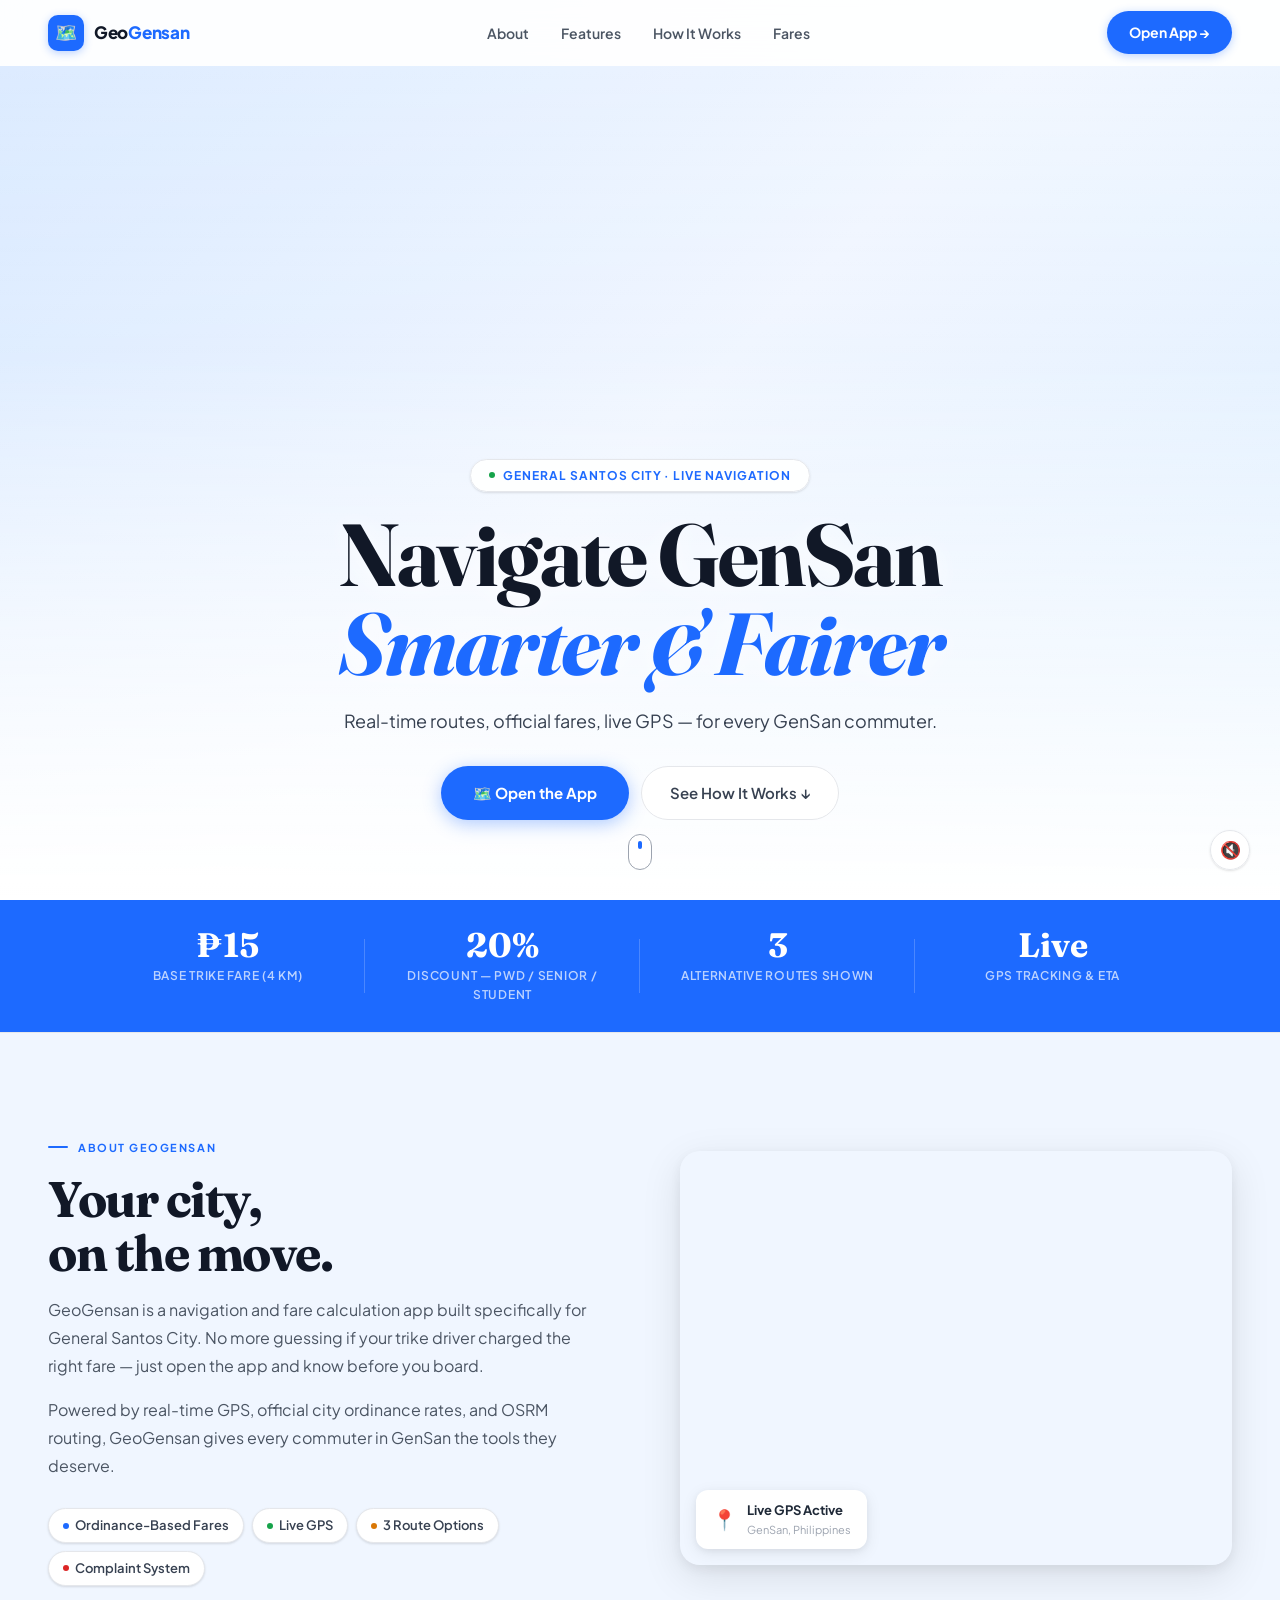
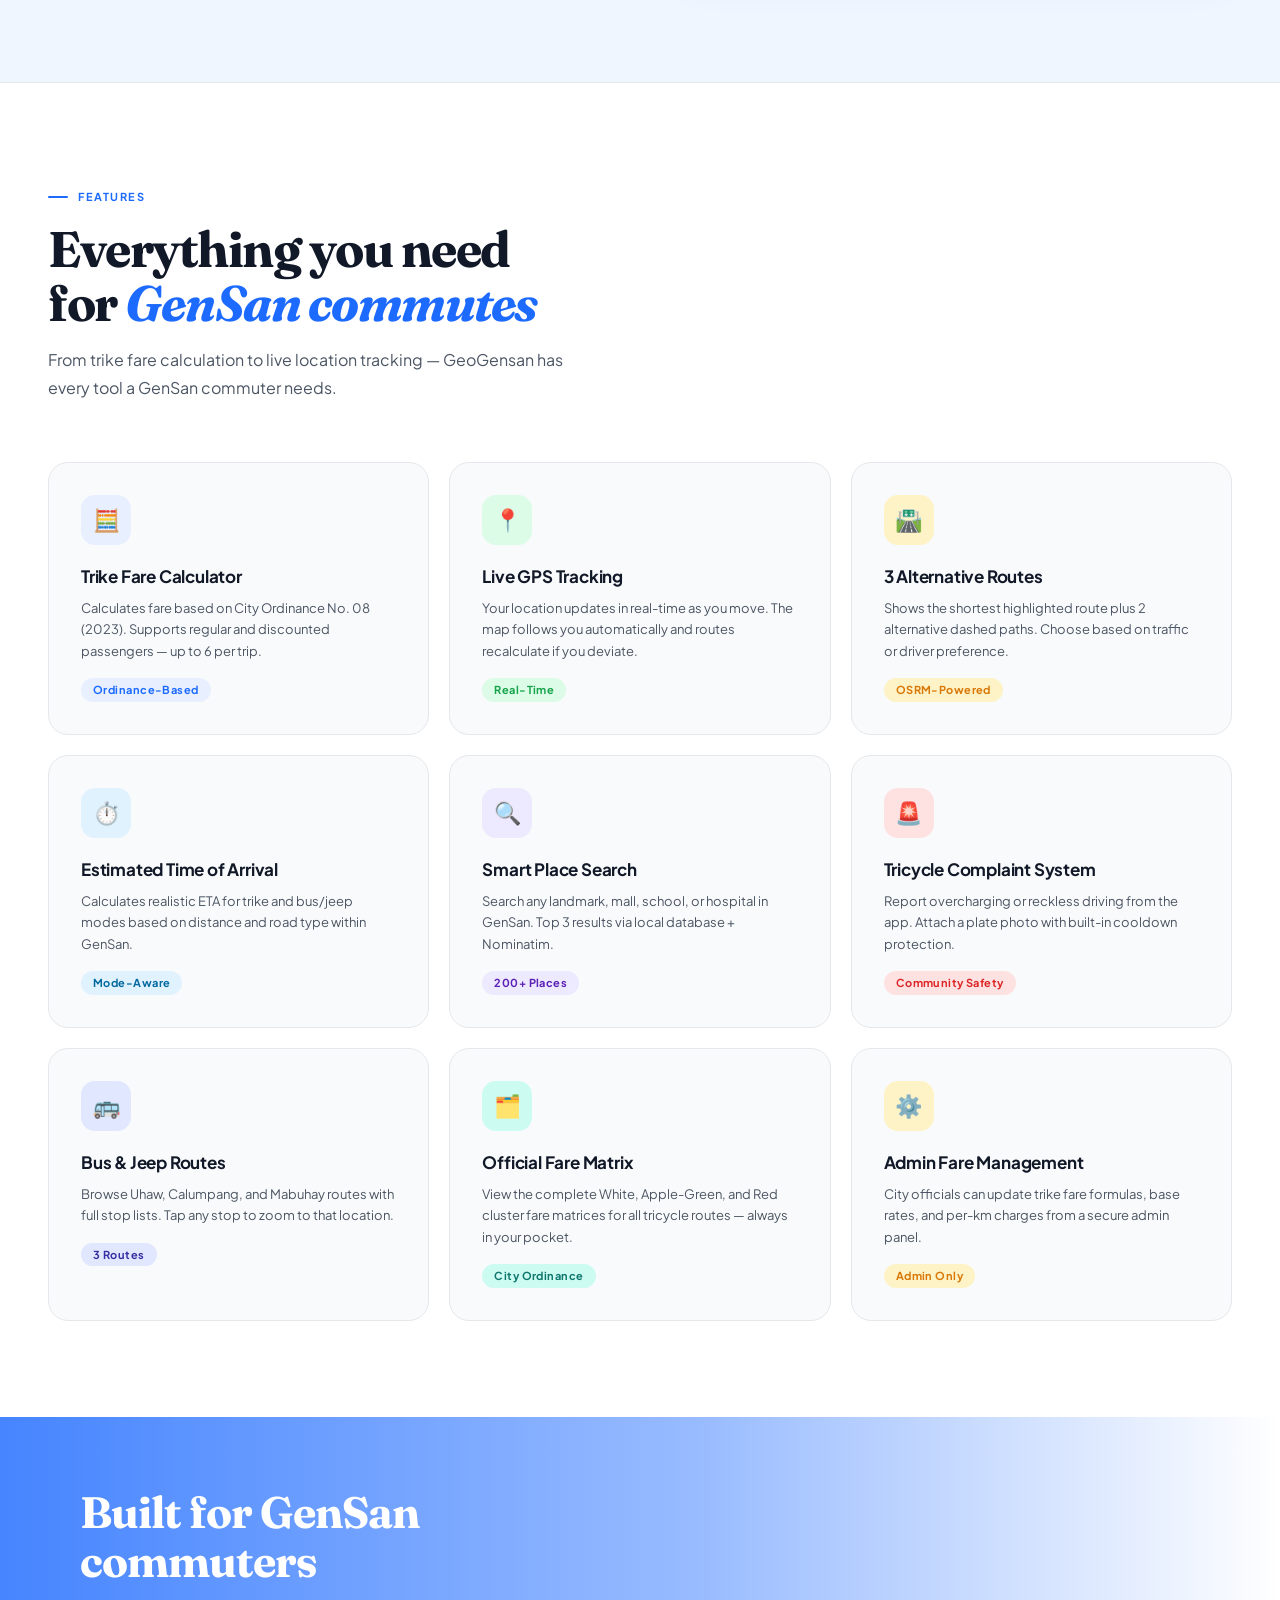
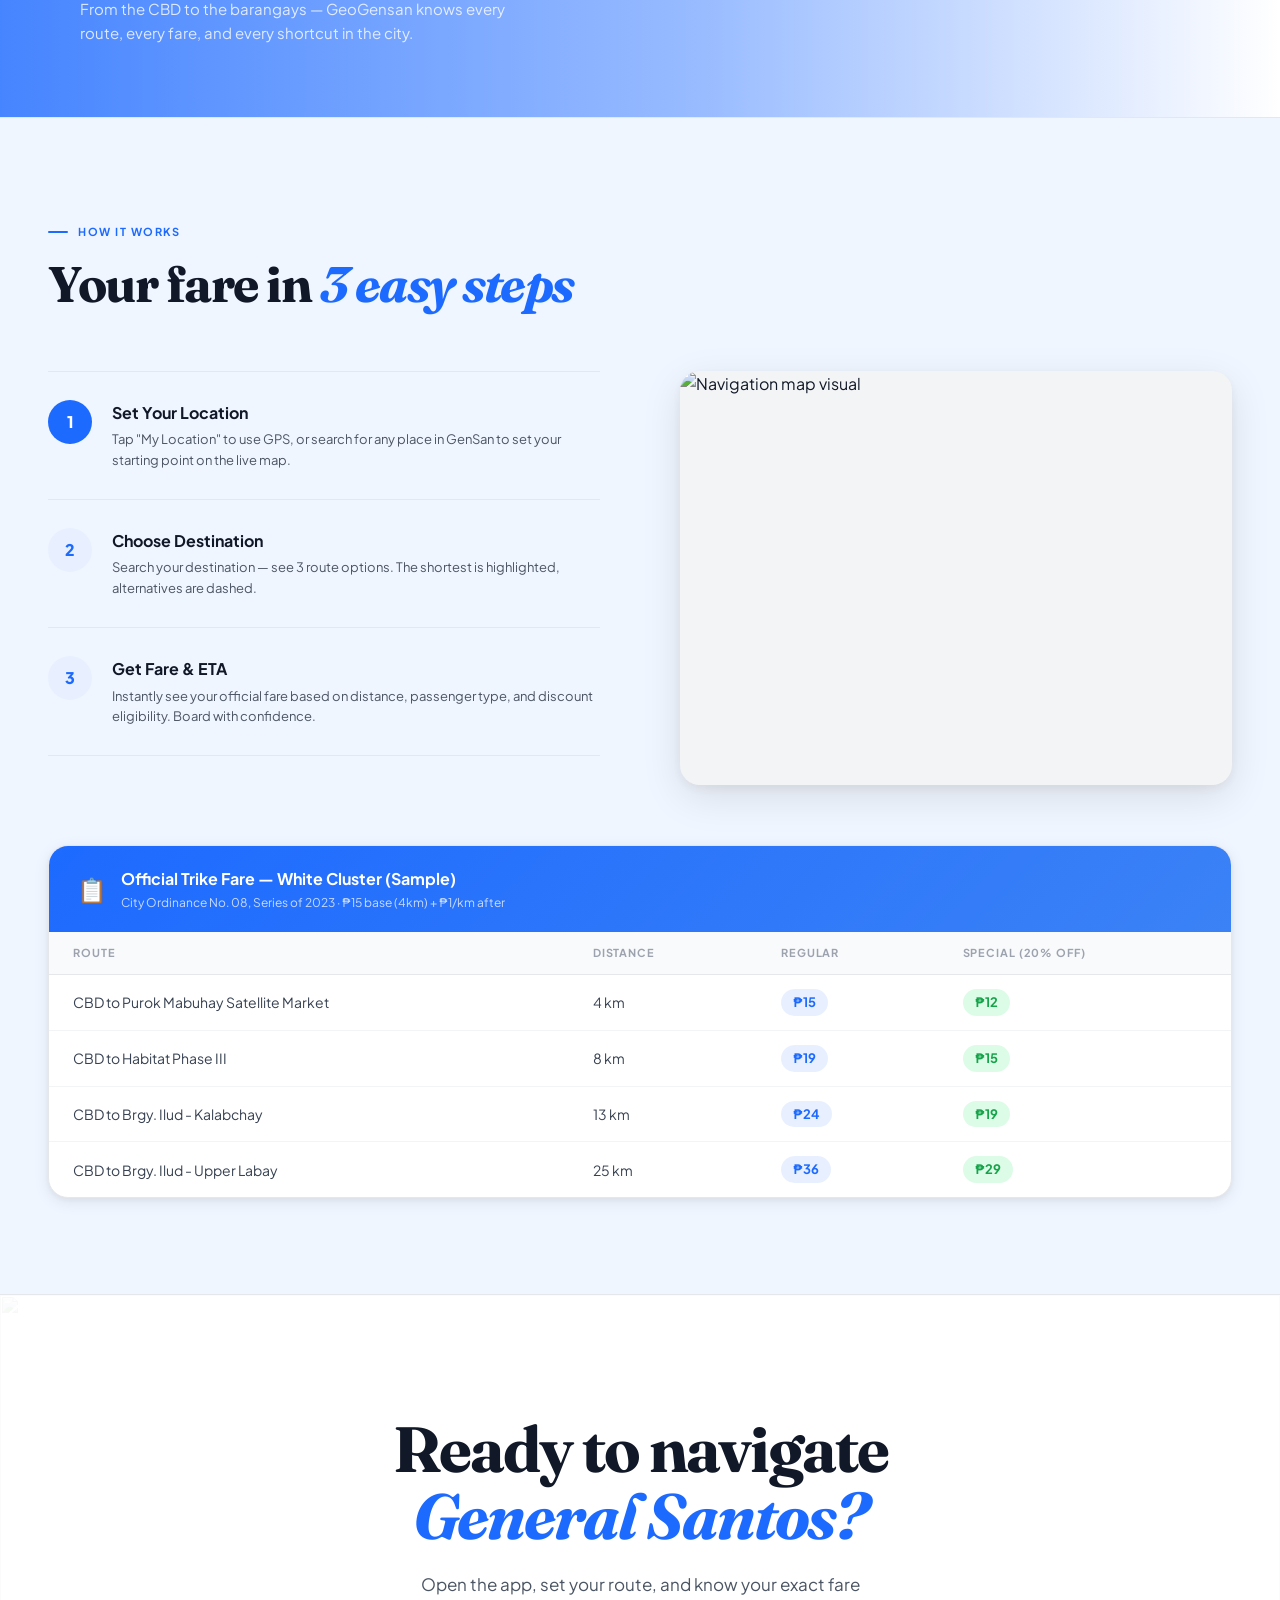
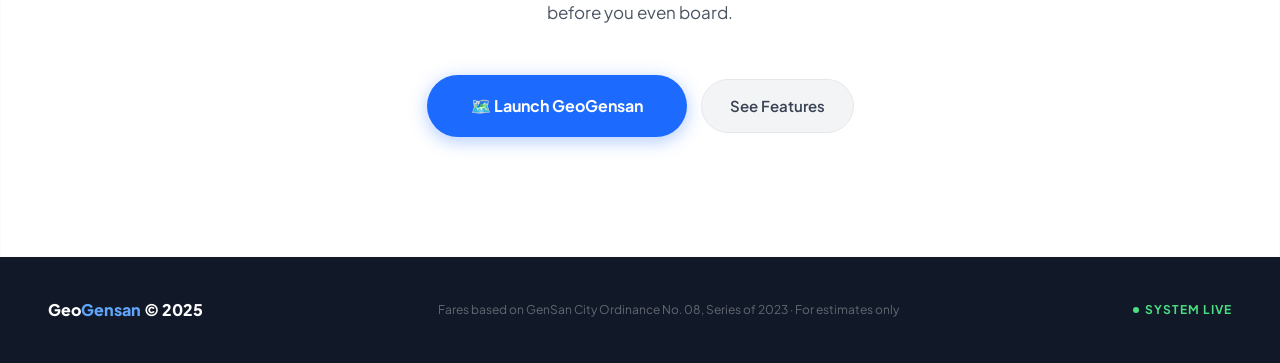
==== commit f9b8fc91: "Update index.html" ====
--- a/index.html
+++ b/index.html
@@ -6,903 +6,449 @@
   <title>GeoGensan — Navigate GenSan Smarter</title>
   <link rel="preconnect" href="https://fonts.googleapis.com">
   <link rel="preconnect" href="https://fonts.gstatic.com" crossorigin>
-  <link href="https://fonts.googleapis.com/css2?family=Syne:wght@400;600;700;800&family=DM+Sans:ital,wght@0,400;0,500;0,700;1,400&display=swap" rel="stylesheet">
+  <link href="https://fonts.googleapis.com/css2?family=Plus+Jakarta+Sans:wght@400;500;600;700;800&family=Fraunces:ital,opsz,wght@0,9..144,400;0,9..144,700;1,9..144,400&display=swap" rel="stylesheet">
   <style>
     *, *::before, *::after { box-sizing: border-box; margin: 0; padding: 0; }
-
     :root {
-      --blue: #2563eb;
-      --blue-dark: #1e3a8a;
-      --blue-light: #60a5fa;
-      --green: #10b981;
-      --amber: #f59e0b;
-      --red: #ef4444;
+      --blue: #1d6aff;
+      --blue-light: #e8f0ff;
+      --blue-mid: #c5d8ff;
+      --green: #16a34a;
+      --green-light: #dcfce7;
+      --amber: #d97706;
+      --amber-light: #fef3c7;
+      --red: #dc2626;
+      --sky: #f0f6ff;
       --white: #ffffff;
-      --off-white: #f8faff;
-      --dark: #0a0f1e;
-      --dark-2: #131929;
-      --muted: #8892a4;
-      --font-display: 'Syne', sans-serif;
-      --font-body: 'DM Sans', sans-serif;
+      --gray-50: #f9fafb;
+      --gray-100: #f3f4f6;
+      --gray-200: #e5e7eb;
+      --gray-400: #9ca3af;
+      --gray-600: #4b5563;
+      --gray-700: #374151;
+      --gray-800: #1f2937;
+      --gray-900: #111827;
+      --font-display: 'Fraunces', serif;
+      --font-body: 'Plus Jakarta Sans', sans-serif;
+      --shadow-sm: 0 1px 3px rgba(0,0,0,0.08), 0 1px 2px rgba(0,0,0,0.05);
+      --shadow-md: 0 4px 16px rgba(0,0,0,0.08), 0 2px 6px rgba(0,0,0,0.05);
+      --shadow-lg: 0 12px 40px rgba(0,0,0,0.1), 0 4px 12px rgba(0,0,0,0.06);
     }
-
     html { scroll-behavior: smooth; }
-
-    body {
-      font-family: var(--font-body);
-      background: var(--dark);
-      color: var(--white);
-      overflow-x: hidden;
-      line-height: 1.6;
+    body { font-family: var(--font-body); background: var(--white); color: var(--gray-900); overflow-x: hidden; line-height: 1.6; }
+
+    /* NAV */
+    nav {
+      position: fixed; top:0; left:0; right:0; z-index:200;
+      display:flex; align-items:center; justify-content:space-between;
+      padding:0 48px; height:66px;
+      background: rgba(255,255,255,0.92);
+      backdrop-filter: blur(16px);
+      border-bottom: 1px solid transparent;
+      transition: border-color 0.3s, box-shadow 0.3s;
     }
-
-    /* ── NAV ── */
-    nav {
-      position: fixed;
-      top: 0; left: 0; right: 0;
-      z-index: 100;
-      display: flex;
-      align-items: center;
-      justify-content: space-between;
-      padding: 18px 40px;
-      background: rgba(10,15,30,0.85);
-      backdrop-filter: blur(16px);
-      border-bottom: 1px solid rgba(255,255,255,0.06);
-      transition: background 0.3s;
+    nav.scrolled { border-bottom-color: var(--gray-200); box-shadow: var(--shadow-sm); }
+    .nav-logo { display:flex; align-items:center; gap:10px; text-decoration:none; }
+    .nav-logo-icon { width:36px; height:36px; background:var(--blue); border-radius:10px; display:flex; align-items:center; justify-content:center; font-size:18px; box-shadow: 0 2px 8px rgba(29,106,255,0.3); }
+    .nav-logo-text { font-size:17px; font-weight:800; color:var(--gray-900); letter-spacing:-0.3px; }
+    .nav-logo-text span { color:var(--blue); }
+    .nav-links { display:flex; align-items:center; gap:32px; list-style:none; }
+    .nav-links a { font-size:14px; font-weight:600; color:var(--gray-600); text-decoration:none; transition:color 0.2s; }
+    .nav-links a:hover { color:var(--blue); }
+    .nav-cta { display:inline-flex; align-items:center; gap:8px; padding:10px 22px; background:var(--blue); color:white; border-radius:50px; font-size:14px; font-weight:700; text-decoration:none; box-shadow: 0 2px 10px rgba(29,106,255,0.3); transition:all 0.2s; }
+    .nav-cta:hover { background:#1558e0; transform:translateY(-1px); box-shadow: 0 6px 20px rgba(29,106,255,0.35); }
+
+    /* VIDEO HERO */
+    .video-hero { position:relative; width:100%; height:100vh; min-height:560px; overflow:hidden; }
+    .video-hero video { position:absolute; inset:0; width:100%; height:100%; object-fit:cover; z-index:0; }
+    .video-fallback { position:absolute; inset:0; z-index:0; background:linear-gradient(135deg,#d6e8ff 0%,#f0f6ff 50%,#dceeff 100%); }
+    .video-overlay { position:absolute; inset:0; z-index:1; background:linear-gradient(to bottom, rgba(255,255,255,0.15) 0%, rgba(255,255,255,0.05) 40%, rgba(255,255,255,0.65) 78%, rgba(255,255,255,1) 100%); }
+    .video-hero-content { position:absolute; bottom:80px; left:50%; transform:translateX(-50%); z-index:2; text-align:center; width:100%; max-width:800px; padding:0 24px; }
+    .video-badge { display:inline-flex; align-items:center; gap:8px; padding:6px 18px; background:rgba(255,255,255,0.92); border:1px solid var(--gray-200); border-radius:50px; font-size:12px; font-weight:700; color:var(--blue); text-transform:uppercase; letter-spacing:0.08em; margin-bottom:18px; box-shadow:var(--shadow-sm); animation:fadeUp 0.6s ease both; }
+    .badge-dot { width:6px; height:6px; background:var(--green); border-radius:50%; animation:blink 1.5s infinite; }
+    .video-hero-title { font-family:var(--font-display); font-size:clamp(38px,7vw,88px); font-weight:700; color:var(--gray-900); line-height:1.02; letter-spacing:-2px; margin-bottom:18px; animation:fadeUp 0.6s ease 0.1s both; text-shadow:0 2px 24px rgba(255,255,255,0.8); }
+    .video-hero-title em { font-style:italic; color:var(--blue); }
+    .video-hero-sub { font-size:18px; color:var(--gray-700); margin-bottom:30px; animation:fadeUp 0.6s ease 0.2s both; }
+    .video-hero-actions { display:flex; align-items:center; justify-content:center; gap:12px; flex-wrap:wrap; animation:fadeUp 0.6s ease 0.3s both; }
+    .btn-primary { display:inline-flex; align-items:center; gap:8px; padding:15px 32px; background:var(--blue); color:white; border-radius:50px; font-size:15px; font-weight:700; text-decoration:none; box-shadow:0 4px 18px rgba(29,106,255,0.35); transition:all 0.22s; }
+    .btn-primary:hover { background:#1558e0; transform:translateY(-2px); box-shadow:0 10px 32px rgba(29,106,255,0.4); }
+    .btn-ghost { display:inline-flex; align-items:center; gap:8px; padding:14px 28px; background:rgba(255,255,255,0.88); border:1.5px solid var(--gray-200); color:var(--gray-700); border-radius:50px; font-size:15px; font-weight:600; text-decoration:none; backdrop-filter:blur(8px); transition:all 0.2s; }
+    .btn-ghost:hover { background:white; border-color:var(--blue); color:var(--blue); }
+    .mute-btn { position:absolute; bottom:30px; right:30px; z-index:5; width:40px; height:40px; background:rgba(255,255,255,0.9); border:1px solid var(--gray-200); border-radius:50%; display:flex; align-items:center; justify-content:center; font-size:17px; cursor:pointer; box-shadow:var(--shadow-sm); transition:all 0.2s; }
+    .mute-btn:hover { background:white; box-shadow:var(--shadow-md); }
+    .scroll-cue { position:absolute; bottom:30px; left:50%; transform:translateX(-50%); z-index:5; display:flex; flex-direction:column; align-items:center; gap:6px; cursor:pointer; animation:bounceDown 2.5s ease-in-out infinite; }
+    .scroll-cue-track { width:24px; height:36px; border:1.5px solid var(--gray-400); border-radius:50px; display:flex; justify-content:center; padding-top:6px; background:rgba(255,255,255,0.7); }
+    .scroll-cue-dot { width:4px; height:8px; background:var(--blue); border-radius:50px; animation:scrollDot 1.8s ease-in-out infinite; }
+    @keyframes scrollDot { 0%{transform:translateY(0);opacity:1} 100%{transform:translateY(14px);opacity:0} }
+    @keyframes bounceDown { 0%,100%{transform:translateX(-50%) translateY(0)} 50%{transform:translateX(-50%) translateY(8px)} }
+
+    /* STATS */
+    .stats-strip { background:var(--blue); padding:28px 48px; }
+    .stats-inner { max-width:1100px; margin:0 auto; display:grid; grid-template-columns:repeat(4,1fr); gap:0; }
+    .stat-item { text-align:center; padding:0 24px; position:relative; }
+    .stat-item:not(:last-child)::after { content:''; position:absolute; right:0; top:15%; bottom:15%; width:1px; background:rgba(255,255,255,0.2); }
+    .stat-num { font-family:var(--font-display); font-size:34px; font-weight:700; color:white; line-height:1; margin-bottom:4px; }
+    .stat-label { font-size:12px; font-weight:600; color:rgba(255,255,255,0.7); text-transform:uppercase; letter-spacing:0.06em; }
+
+    /* SECTIONS */
+    .section { padding:96px 48px; }
+    .section-inner { max-width:1200px; margin:0 auto; }
+    .section-eyebrow { display:inline-flex; align-items:center; gap:10px; font-size:11px; font-weight:700; text-transform:uppercase; letter-spacing:0.14em; color:var(--blue); margin-bottom:16px; }
+    .section-eyebrow::before { content:''; width:20px; height:2px; background:var(--blue); border-radius:2px; }
+    .section-title { font-family:var(--font-display); font-size:clamp(28px,4vw,50px); font-weight:700; letter-spacing:-1.5px; line-height:1.08; margin-bottom:16px; color:var(--gray-900); }
+    .section-title em { font-style:italic; color:var(--blue); }
+    .section-desc { font-size:16px; color:var(--gray-600); max-width:520px; line-height:1.75; margin-bottom:60px; }
+
+    /* INTRO */
+    .intro-section { background:var(--sky); border-top:1px solid var(--gray-200); border-bottom:1px solid var(--gray-200); }
+    .intro-grid { display:grid; grid-template-columns:1fr 1fr; gap:80px; align-items:center; }
+    .intro-img-wrap { position:relative; border-radius:20px; overflow:hidden; box-shadow:var(--shadow-lg); aspect-ratio:4/3; }
+    .intro-img-wrap img { width:100%; height:100%; object-fit:cover; display:block; }
+    .intro-img-badge { position:absolute; bottom:16px; left:16px; background:white; border-radius:12px; padding:10px 16px; box-shadow:var(--shadow-md); display:flex; align-items:center; gap:10px; }
+    .intro-img-badge-icon { font-size:20px; }
+    .intro-img-badge-label { font-size:13px; font-weight:700; color:var(--gray-800); }
+    .intro-img-badge-sub { font-size:11px; color:var(--gray-400); }
+    .intro-pill-row { display:flex; flex-wrap:wrap; gap:8px; margin-top:28px; }
+    .intro-pill { display:inline-flex; align-items:center; gap:6px; padding:6px 14px; background:white; border:1.5px solid var(--gray-200); border-radius:50px; font-size:13px; font-weight:600; color:var(--gray-700); box-shadow:var(--shadow-sm); }
+    .pill-dot { width:6px; height:6px; border-radius:50%; }
+
+    /* FEATURES */
+    .features-grid { display:grid; grid-template-columns:repeat(3,1fr); gap:20px; }
+    .feature-card { background:var(--gray-50); border:1.5px solid var(--gray-200); border-radius:20px; padding:32px; transition:all 0.25s; position:relative; overflow:hidden; }
+    .feature-card::after { content:''; position:absolute; top:0; left:0; right:0; height:3px; background:var(--card-top,var(--blue)); border-radius:20px 20px 0 0; opacity:0; transition:opacity 0.3s; }
+    .feature-card:hover { background:white; border-color:var(--blue-mid); box-shadow:var(--shadow-md); transform:translateY(-4px); }
+    .feature-card:hover::after { opacity:1; }
+    .feature-icon-wrap { width:50px; height:50px; border-radius:14px; background:var(--icon-bg,var(--blue-light)); display:flex; align-items:center; justify-content:center; font-size:22px; margin-bottom:18px; }
+    .feature-card-title { font-size:17px; font-weight:700; color:var(--gray-900); margin-bottom:8px; letter-spacing:-0.2px; }
+    .feature-card-desc { font-size:13px; color:var(--gray-600); line-height:1.65; }
+    .feature-tag { display:inline-block; margin-top:16px; padding:3px 12px; background:var(--tag-bg,var(--blue-light)); color:var(--tag-color,var(--blue)); border-radius:50px; font-size:11px; font-weight:700; letter-spacing:0.04em; }
+    .fc-blue  { --card-top:var(--blue);  --icon-bg:var(--blue-light);  --tag-bg:var(--blue-light);  --tag-color:var(--blue); }
+    .fc-green { --card-top:var(--green); --icon-bg:var(--green-light); --tag-bg:var(--green-light); --tag-color:var(--green); }
+    .fc-amber { --card-top:var(--amber); --icon-bg:var(--amber-light); --tag-bg:var(--amber-light); --tag-color:var(--amber); }
+    .fc-red   { --card-top:var(--red);   --icon-bg:#fee2e2;            --tag-bg:#fee2e2;            --tag-color:var(--red); }
+    .fc-sky   { --card-top:#0ea5e9;      --icon-bg:#e0f2fe;            --tag-bg:#e0f2fe;            --tag-color:#0369a1; }
+    .fc-purple{ --card-top:#7c3aed;      --icon-bg:#ede9fe;            --tag-bg:#ede9fe;            --tag-color:#5b21b6; }
+    .fc-teal  { --card-top:#0d9488;      --icon-bg:#ccfbf1;            --tag-bg:#ccfbf1;            --tag-color:#0f766e; }
+    .fc-indigo{ --card-top:#4f46e5;      --icon-bg:#e0e7ff;            --tag-bg:#e0e7ff;            --tag-color:#3730a3; }
+
+    /* HOW IT WORKS */
+    .how-section { background:var(--sky); border-top:1px solid var(--gray-200); border-bottom:1px solid var(--gray-200); }
+    .steps-with-image { display:grid; grid-template-columns:1fr 1fr; gap:80px; align-items:start; margin-top:60px; }
+    .step { display:flex; gap:20px; padding:28px 0; border-bottom:1px solid var(--gray-200); cursor:pointer; transition:all 0.2s; }
+    .step:first-child { border-top:1px solid var(--gray-200); }
+    .step-num { width:44px; height:44px; border-radius:50%; background:var(--blue-light); color:var(--blue); font-size:16px; font-weight:800; display:flex; align-items:center; justify-content:center; flex-shrink:0; transition:all 0.2s; }
+    .step.active .step-num { background:var(--blue); color:white; }
+    .step-title { font-size:16px; font-weight:700; color:var(--gray-900); margin-bottom:4px; }
+    .step-desc { font-size:13px; color:var(--gray-600); line-height:1.6; }
+    .steps-visual { position:sticky; top:100px; }
+    .steps-img-frame { border-radius:20px; overflow:hidden; box-shadow:var(--shadow-lg); aspect-ratio:4/3; background:var(--gray-100); }
+    .steps-img-frame img { width:100%; height:100%; object-fit:cover; display:block; transition:opacity 0.25s ease; }
+
+    /* CITY BANNER */
+    .city-banner { position:relative; height:300px; overflow:hidden; }
+    .city-banner img { width:100%; height:100%; object-fit:cover; display:block; }
+    .city-banner-overlay { position:absolute; inset:0; background:linear-gradient(to right, rgba(29,106,255,0.82) 0%, rgba(29,106,255,0.45) 55%, transparent 100%); display:flex; align-items:center; padding:0 80px; }
+    .city-banner-text { max-width:460px; }
+    .city-banner-title { font-family:var(--font-display); font-size:clamp(26px,4vw,44px); font-weight:700; color:white; line-height:1.1; letter-spacing:-1px; margin-bottom:12px; }
+    .city-banner-desc { font-size:15px; color:rgba(255,255,255,0.8); line-height:1.6; }
+
+    /* FARE TABLE */
+    .fare-card { background:white; border:1.5px solid var(--gray-200); border-radius:20px; overflow:hidden; box-shadow:var(--shadow-md); margin-top:60px; }
+    .fare-card-header { background:linear-gradient(135deg,var(--blue) 0%,#3b82f6 100%); padding:20px 28px; display:flex; align-items:center; gap:14px; }
+    .fare-card-icon { font-size:24px; }
+    .fare-card-title { font-size:16px; font-weight:700; color:white; }
+    .fare-card-sub { font-size:12px; color:rgba(255,255,255,0.75); margin-top:2px; }
+    .fare-table { width:100%; border-collapse:collapse; }
+    .fare-table th { padding:12px 24px; text-align:left; font-size:11px; font-weight:700; text-transform:uppercase; letter-spacing:0.08em; color:var(--gray-400); background:var(--gray-50); border-bottom:1px solid var(--gray-200); }
+    .fare-table td { padding:14px 24px; font-size:14px; color:var(--gray-700); border-bottom:1px solid var(--gray-100); }
+    .fare-table tr:last-child td { border-bottom:none; }
+    .fare-table tbody tr:hover td { background:var(--sky); }
+    .fare-pill { display:inline-block; padding:3px 12px; border-radius:50px; font-size:13px; font-weight:700; }
+    .fare-pill.reg { background:var(--blue-light); color:var(--blue); }
+    .fare-pill.sp  { background:var(--green-light); color:var(--green); }
+
+    /* CTA */
+    .cta-section { background:white; padding:120px 48px; text-align:center; position:relative; overflow:hidden; }
+    .cta-bg-img { position:absolute; inset:0; z-index:0; }
+    .cta-bg-img img { width:100%; height:100%; object-fit:cover; opacity:0.05; }
+    .cta-content { position:relative; z-index:1; }
+    .cta-title { font-family:var(--font-display); font-size:clamp(32px,5vw,64px); font-weight:700; letter-spacing:-2px; line-height:1.05; margin-bottom:20px; color:var(--gray-900); }
+    .cta-title em { font-style:italic; color:var(--blue); }
+    .cta-desc { font-size:17px; color:var(--gray-600); margin-bottom:48px; max-width:460px; margin-left:auto; margin-right:auto; line-height:1.7; }
+    .cta-btn-wrap { display:flex; align-items:center; justify-content:center; gap:14px; flex-wrap:wrap; }
+
+    /* FOOTER */
+    footer { background:var(--gray-900); padding:40px 48px; display:flex; align-items:center; justify-content:space-between; flex-wrap:wrap; gap:16px; }
+    .footer-logo { font-size:16px; font-weight:800; color:white; }
+    .footer-logo span { color:#60a5fa; }
+    .footer-legal { font-size:12px; color:rgba(255,255,255,0.35); text-align:center; }
+    .footer-live { display:flex; align-items:center; gap:6px; font-size:12px; font-weight:700; color:#4ade80; text-transform:uppercase; letter-spacing:0.08em; }
+    .footer-live-dot { width:6px; height:6px; background:#4ade80; border-radius:50%; animation:blink 1.5s infinite; }
+
+    /* ANIMATIONS */
+    @keyframes fadeUp { from{opacity:0;transform:translateY(20px)} to{opacity:1;transform:translateY(0)} }
+    @keyframes blink { 0%,100%{opacity:1} 50%{opacity:0.25} }
+    .reveal { opacity:0; transform:translateY(28px); transition:opacity 0.65s ease,transform 0.65s ease; }
+    .reveal.visible { opacity:1; transform:translateY(0); }
+    .reveal-l { opacity:0; transform:translateX(-28px); transition:opacity 0.65s ease,transform 0.65s ease; }
+    .reveal-l.visible { opacity:1; transform:translateX(0); }
+    .reveal-r { opacity:0; transform:translateX(28px); transition:opacity 0.65s ease,transform 0.65s ease; }
+    .reveal-r.visible { opacity:1; transform:translateX(0); }
+
+    /* RESPONSIVE */
+    @media(max-width:900px){
+      nav{padding:0 20px;}
+      .nav-links{display:none;}
+      .section{padding:64px 24px;}
+      .stats-strip{padding:28px 24px;}
+      .stats-inner{grid-template-columns:repeat(2,1fr);gap:24px;}
+      .stat-item::after{display:none;}
+      .intro-grid,.steps-with-image{grid-template-columns:1fr;gap:40px;}
+      .steps-visual{display:none;}
+      .features-grid{grid-template-columns:1fr;}
+      .city-banner-overlay{padding:0 32px;}
+      .cta-section{padding:80px 24px;}
+      footer{padding:28px 20px;flex-direction:column;text-align:center;}
     }
-
-    .nav-logo {
-      display: flex;
-      align-items: center;
-      gap: 10px;
-      text-decoration: none;
-    }
-
-    .nav-logo-icon {
-      width: 36px;
-      height: 36px;
-      background: linear-gradient(135deg, var(--blue) 0%, #7c3aed 100%);
-      border-radius: 10px;
-      display: flex;
-      align-items: center;
-      justify-content: center;
-      font-size: 18px;
-    }
-
-    .nav-logo-text {
-      font-family: var(--font-display);
-      font-size: 18px;
-      font-weight: 800;
-      color: var(--white);
-      letter-spacing: -0.5px;
-    }
-
-    .nav-logo-text span { color: var(--blue-light); }
-
-    .nav-cta {
-      display: inline-flex;
-      align-items: center;
-      gap: 8px;
-      padding: 10px 22px;
-      background: var(--blue);
-      color: white;
-      border-radius: 50px;
-      font-family: var(--font-body);
-      font-size: 14px;
-      font-weight: 700;
-      text-decoration: none;
-      transition: all 0.2s;
-      letter-spacing: 0.01em;
-    }
-
-    .nav-cta:hover {
-      background: #1d4ed8;
-      transform: translateY(-1px);
-      box-shadow: 0 8px 24px rgba(37,99,235,0.4);
-    }
-
-    /* ── HERO ── */
-    .hero {
-      min-height: 100vh;
-      display: flex;
-      align-items: center;
-      justify-content: center;
-      text-align: center;
-      padding: 120px 24px 80px;
-      position: relative;
-      overflow: hidden;
-    }
-
-    .hero-bg {
-      position: absolute;
-      inset: 0;
-      pointer-events: none;
-    }
-
-    .hero-bg::before {
-      content: '';
-      position: absolute;
-      top: -20%;
-      left: 50%;
-      transform: translateX(-50%);
-      width: 900px;
-      height: 900px;
-      background: radial-gradient(ellipse, rgba(37,99,235,0.18) 0%, transparent 70%);
-    }
-
-    .hero-bg::after {
-      content: '';
-      position: absolute;
-      bottom: -10%;
-      right: -10%;
-      width: 600px;
-      height: 600px;
-      background: radial-gradient(ellipse, rgba(16,185,129,0.1) 0%, transparent 70%);
-    }
-
-    /* Floating map dots */
-    .map-dots {
-      position: absolute;
-      inset: 0;
-      overflow: hidden;
-    }
-
-    .map-dot {
-      position: absolute;
-      width: 6px;
-      height: 6px;
-      border-radius: 50%;
-      background: rgba(37,99,235,0.4);
-      animation: pulse-dot 3s ease-in-out infinite;
-    }
-
-    .map-dot:nth-child(1) { top: 20%; left: 15%; animation-delay: 0s; }
-    .map-dot:nth-child(2) { top: 35%; left: 25%; animation-delay: 0.5s; background: rgba(16,185,129,0.5); }
-    .map-dot:nth-child(3) { top: 60%; left: 10%; animation-delay: 1s; }
-    .map-dot:nth-child(4) { top: 25%; right: 20%; animation-delay: 0.3s; background: rgba(245,158,11,0.5); }
-    .map-dot:nth-child(5) { top: 55%; right: 15%; animation-delay: 0.8s; }
-    .map-dot:nth-child(6) { top: 75%; right: 25%; animation-delay: 1.5s; background: rgba(16,185,129,0.5); }
-    .map-dot:nth-child(7) { top: 80%; left: 30%; animation-delay: 0.2s; }
-    .map-dot:nth-child(8) { top: 15%; right: 35%; animation-delay: 1.2s; background: rgba(245,158,11,0.4); }
-
-    .map-line {
-      position: absolute;
-      height: 1px;
-      background: linear-gradient(90deg, transparent, rgba(37,99,235,0.2), transparent);
-      animation: line-pulse 4s ease-in-out infinite;
-    }
-
-    .map-line:nth-child(9)  { top: 30%; left: 10%; width: 200px; animation-delay: 0s; }
-    .map-line:nth-child(10) { top: 55%; right: 8%; width: 180px; transform: rotate(-15deg); animation-delay: 1s; }
-    .map-line:nth-child(11) { top: 70%; left: 20%; width: 150px; transform: rotate(8deg); animation-delay: 2s; }
-
-    @keyframes pulse-dot {
-      0%, 100% { opacity: 0.4; transform: scale(1); }
-      50% { opacity: 1; transform: scale(1.8); }
-    }
-
-    @keyframes line-pulse {
-      0%, 100% { opacity: 0; }
-      50% { opacity: 1; }
-    }
-
-    .hero-content {
-      position: relative;
-      z-index: 2;
-      max-width: 760px;
-    }
-
-    .hero-badge {
-      display: inline-flex;
-      align-items: center;
-      gap: 8px;
-      padding: 6px 16px;
-      background: rgba(37,99,235,0.15);
-      border: 1px solid rgba(37,99,235,0.3);
-      border-radius: 50px;
-      font-size: 12px;
-      font-weight: 700;
-      color: var(--blue-light);
-      text-transform: uppercase;
-      letter-spacing: 0.08em;
-      margin-bottom: 28px;
-      animation: fadeInUp 0.6s ease both;
-    }
-
-    .hero-badge-dot {
-      width: 6px;
-      height: 6px;
-      background: var(--green);
-      border-radius: 50%;
-      animation: blink 1.5s ease-in-out infinite;
-    }
-
-    @keyframes blink {
-      0%, 100% { opacity: 1; }
-      50% { opacity: 0.3; }
-    }
-
-    .hero-title {
-      font-family: var(--font-display);
-      font-size: clamp(42px, 7vw, 80px);
-      font-weight: 800;
-      line-height: 1.06;
-      letter-spacing: -2px;
-      margin-bottom: 24px;
-      animation: fadeInUp 0.6s ease 0.1s both;
-    }
-
-    .hero-title-line1 { display: block; color: var(--white); }
-    .hero-title-line2 {
-      display: block;
-      background: linear-gradient(135deg, #60a5fa 0%, #a78bfa 50%, #34d399 100%);
-      -webkit-background-clip: text;
-      -webkit-text-fill-color: transparent;
-      background-clip: text;
-    }
-
-    .hero-desc {
-      font-size: clamp(16px, 2vw, 19px);
-      color: #9eaec2;
-      max-width: 560px;
-      margin: 0 auto 40px;
-      line-height: 1.65;
-      animation: fadeInUp 0.6s ease 0.2s both;
-    }
-
-    .hero-actions {
-      display: flex;
-      align-items: center;
-      justify-content: center;
-      gap: 14px;
-      flex-wrap: wrap;
-      animation: fadeInUp 0.6s ease 0.3s both;
-    }
-
-    .btn-hero-primary {
-      display: inline-flex;
-      align-items: center;
-      gap: 10px;
-      padding: 16px 32px;
-      background: linear-gradient(135deg, var(--blue) 0%, #7c3aed 100%);
-      color: white;
-      border-radius: 50px;
-      font-family: var(--font-body);
-      font-size: 16px;
-      font-weight: 700;
-      text-decoration: none;
-      transition: all 0.25s;
-      box-shadow: 0 8px 32px rgba(37,99,235,0.35);
-    }
-
-    .btn-hero-primary:hover {
-      transform: translateY(-2px);
-      box-shadow: 0 16px 48px rgba(37,99,235,0.5);
-    }
-
-    .btn-hero-secondary {
-      display: inline-flex;
-      align-items: center;
-      gap: 8px;
-      padding: 16px 28px;
-      border: 1.5px solid rgba(255,255,255,0.15);
-      color: rgba(255,255,255,0.8);
-      border-radius: 50px;
-      font-family: var(--font-body);
-      font-size: 16px;
-      font-weight: 600;
-      text-decoration: none;
-      transition: all 0.2s;
-    }
-
-    .btn-hero-secondary:hover {
-      border-color: rgba(255,255,255,0.35);
-      color: white;
-      background: rgba(255,255,255,0.05);
-    }
-
-    .hero-scroll {
-      position: absolute;
-      bottom: 32px;
-      left: 50%;
-      transform: translateX(-50%);
-      display: flex;
-      flex-direction: column;
-      align-items: center;
-      gap: 8px;
-      color: var(--muted);
-      font-size: 11px;
-      text-transform: uppercase;
-      letter-spacing: 0.1em;
-      animation: bounce 2s ease-in-out infinite;
-      cursor: pointer;
-    }
-
-    .scroll-bar {
-      width: 1px;
-      height: 40px;
-      background: linear-gradient(to bottom, transparent, var(--muted));
-    }
-
-    @keyframes bounce {
-      0%, 100% { transform: translateX(-50%) translateY(0); }
-      50% { transform: translateX(-50%) translateY(8px); }
-    }
-
-    /* ── STATS STRIP ── */
-    .stats-strip {
-      background: rgba(255,255,255,0.03);
-      border-top: 1px solid rgba(255,255,255,0.06);
-      border-bottom: 1px solid rgba(255,255,255,0.06);
-      padding: 32px 40px;
-    }
-
-    .stats-inner {
-      max-width: 1100px;
-      margin: 0 auto;
-      display: grid;
-      grid-template-columns: repeat(4, 1fr);
-      gap: 24px;
-      text-align: center;
-    }
-
-    .stat-item-num {
-      font-family: var(--font-display);
-      font-size: 36px;
-      font-weight: 800;
-      background: linear-gradient(135deg, var(--blue-light), var(--green));
-      -webkit-background-clip: text;
-      -webkit-text-fill-color: transparent;
-      background-clip: text;
-      line-height: 1.1;
-      margin-bottom: 4px;
-    }
-
-    .stat-item-label {
-      font-size: 13px;
-      color: var(--muted);
-      font-weight: 500;
-    }
-
-    /* ── FEATURES ── */
-    .section {
-      padding: 96px 40px;
-      max-width: 1200px;
-      margin: 0 auto;
-    }
-
-    .section-eyebrow {
-      display: inline-block;
-      font-size: 11px;
-      font-weight: 700;
-      text-transform: uppercase;
-      letter-spacing: 0.12em;
-      color: var(--blue-light);
-      margin-bottom: 16px;
-    }
-
-    .section-title {
-      font-family: var(--font-display);
-      font-size: clamp(28px, 4vw, 46px);
-      font-weight: 800;
-      letter-spacing: -1.5px;
-      line-height: 1.1;
-      margin-bottom: 16px;
-      color: var(--white);
-    }
-
-    .section-desc {
-      font-size: 16px;
-      color: var(--muted);
-      max-width: 560px;
-      line-height: 1.7;
-      margin-bottom: 60px;
-    }
-
-    .features-grid {
-      display: grid;
-      grid-template-columns: repeat(auto-fit, minmax(300px, 1fr));
-      gap: 20px;
-    }
-
-    .feature-card {
-      background: rgba(255,255,255,0.03);
-      border: 1px solid rgba(255,255,255,0.07);
-      border-radius: 20px;
-      padding: 32px;
-      transition: all 0.3s;
-      position: relative;
-      overflow: hidden;
-    }
-
-    .feature-card::before {
-      content: '';
-      position: absolute;
-      top: 0; left: 0; right: 0;
-      height: 2px;
-      background: var(--card-accent, linear-gradient(90deg, var(--blue), #7c3aed));
-      opacity: 0;
-      transition: opacity 0.3s;
-    }
-
-    .feature-card:hover {
-      background: rgba(255,255,255,0.05);
-      border-color: rgba(255,255,255,0.12);
-      transform: translateY(-4px);
-    }
-
-    .feature-card:hover::before { opacity: 1; }
-
-    .feature-card.accent-green { --card-accent: linear-gradient(90deg, var(--green), #06b6d4); }
-    .feature-card.accent-amber { --card-accent: linear-gradient(90deg, var(--amber), var(--red)); }
-    .feature-card.accent-purple { --card-accent: linear-gradient(90deg, #7c3aed, var(--blue)); }
-    .feature-card.accent-teal  { --card-accent: linear-gradient(90deg, #06b6d4, var(--green)); }
-    .feature-card.accent-rose  { --card-accent: linear-gradient(90deg, var(--red), #ec4899); }
-    .feature-card.accent-indigo { --card-accent: linear-gradient(90deg, #6366f1, var(--blue-light)); }
-
-    .feature-icon-wrap {
-      width: 52px;
-      height: 52px;
-      border-radius: 14px;
-      display: flex;
-      align-items: center;
-      justify-content: center;
-      font-size: 24px;
-      margin-bottom: 20px;
-      background: rgba(255,255,255,0.05);
-    }
-
-    .feature-card-title {
-      font-family: var(--font-display);
-      font-size: 18px;
-      font-weight: 700;
-      color: var(--white);
-      margin-bottom: 10px;
-      letter-spacing: -0.3px;
-    }
-
-    .feature-card-desc {
-      font-size: 14px;
-      color: var(--muted);
-      line-height: 1.65;
-    }
-
-    .feature-tag {
-      display: inline-block;
-      margin-top: 16px;
-      padding: 3px 10px;
-      background: rgba(255,255,255,0.06);
-      border-radius: 50px;
-      font-size: 11px;
-      color: rgba(255,255,255,0.45);
-      font-weight: 600;
-    }
-
-    /* ── HOW IT WORKS ── */
-    .how-section {
-      padding: 96px 40px;
-      background: rgba(255,255,255,0.02);
-      border-top: 1px solid rgba(255,255,255,0.06);
-      border-bottom: 1px solid rgba(255,255,255,0.06);
-    }
-
-    .how-inner {
-      max-width: 1100px;
-      margin: 0 auto;
-    }
-
-    .steps {
-      display: grid;
-      grid-template-columns: repeat(auto-fit, minmax(220px, 1fr));
-      gap: 0;
-      margin-top: 60px;
-      position: relative;
-    }
-
-    .steps::before {
-      content: '';
-      position: absolute;
-      top: 28px;
-      left: 80px;
-      right: 80px;
-      height: 1px;
-      background: linear-gradient(90deg, transparent, rgba(37,99,235,0.3), rgba(16,185,129,0.3), transparent);
-    }
-
-    .step {
-      text-align: center;
-      padding: 0 24px;
-      position: relative;
-    }
-
-    .step-number {
-      width: 56px;
-      height: 56px;
-      border-radius: 50%;
-      background: linear-gradient(135deg, var(--blue) 0%, #7c3aed 100%);
-      display: flex;
-      align-items: center;
-      justify-content: center;
-      font-family: var(--font-display);
-      font-size: 20px;
-      font-weight: 800;
-      color: white;
-      margin: 0 auto 20px;
-      box-shadow: 0 0 0 6px rgba(37,99,235,0.15);
-    }
-
-    .step-title {
-      font-family: var(--font-display);
-      font-size: 17px;
-      font-weight: 700;
-      color: var(--white);
-      margin-bottom: 10px;
-    }
-
-    .step-desc {
-      font-size: 13px;
-      color: var(--muted);
-      line-height: 1.6;
-    }
-
-    /* ── FARE TABLE SHOWCASE ── */
-    .fare-showcase {
-      background: rgba(255,255,255,0.03);
-      border: 1px solid rgba(255,255,255,0.07);
-      border-radius: 24px;
-      overflow: hidden;
-      margin-top: 60px;
-    }
-
-    .fare-showcase-header {
-      background: linear-gradient(135deg, rgba(37,99,235,0.2), rgba(124,58,237,0.2));
-      padding: 20px 28px;
-      border-bottom: 1px solid rgba(255,255,255,0.07);
-      display: flex;
-      align-items: center;
-      gap: 12px;
-    }
-
-    .fare-showcase-title {
-      font-family: var(--font-display);
-      font-size: 16px;
-      font-weight: 700;
-      color: var(--white);
-    }
-
-    .fare-showcase-subtitle {
-      font-size: 12px;
-      color: var(--muted);
-      margin-top: 2px;
-    }
-
-    .fare-table {
-      width: 100%;
-      border-collapse: collapse;
-    }
-
-    .fare-table th {
-      padding: 12px 20px;
-      text-align: left;
-      font-size: 11px;
-      font-weight: 700;
-      text-transform: uppercase;
-      letter-spacing: 0.07em;
-      color: var(--muted);
-      background: rgba(255,255,255,0.02);
-      border-bottom: 1px solid rgba(255,255,255,0.06);
-    }
-
-    .fare-table td {
-      padding: 12px 20px;
-      font-size: 13px;
-      color: rgba(255,255,255,0.75);
-      border-bottom: 1px solid rgba(255,255,255,0.04);
-    }
-
-    .fare-table tr:last-child td { border-bottom: none; }
-
-    .fare-pill {
-      display: inline-block;
-      padding: 3px 10px;
-      border-radius: 50px;
-      font-size: 12px;
-      font-weight: 700;
-    }
-
-    .fare-pill.regular { background: rgba(37,99,235,0.2); color: var(--blue-light); }
-    .fare-pill.special { background: rgba(16,185,129,0.2); color: #34d399; }
-
-    /* ── CTA ── */
-    .cta-section {
-      padding: 120px 40px;
-      text-align: center;
-      position: relative;
-      overflow: hidden;
-    }
-
-    .cta-section::before {
-      content: '';
-      position: absolute;
-      top: 50%;
-      left: 50%;
-      transform: translate(-50%, -50%);
-      width: 700px;
-      height: 400px;
-      background: radial-gradient(ellipse, rgba(37,99,235,0.15) 0%, transparent 70%);
-      pointer-events: none;
-    }
-
-    .cta-content {
-      position: relative;
-      z-index: 1;
-    }
-
-    .cta-title {
-      font-family: var(--font-display);
-      font-size: clamp(32px, 5vw, 60px);
-      font-weight: 800;
-      letter-spacing: -2px;
-      line-height: 1.08;
-      margin-bottom: 20px;
-    }
-
-    .cta-desc {
-      font-size: 17px;
-      color: var(--muted);
-      margin-bottom: 48px;
-      max-width: 480px;
-      margin-left: auto;
-      margin-right: auto;
-    }
-
-    /* ── FOOTER ── */
-    footer {
-      padding: 32px 40px;
-      border-top: 1px solid rgba(255,255,255,0.06);
-      display: flex;
-      align-items: center;
-      justify-content: space-between;
-      flex-wrap: wrap;
-      gap: 12px;
-    }
-
-    .footer-brand {
-      font-family: var(--font-display);
-      font-size: 14px;
-      font-weight: 700;
-      color: rgba(255,255,255,0.4);
-    }
-
-    .footer-legal {
-      font-size: 12px;
-      color: rgba(255,255,255,0.25);
-    }
-
-    /* ── ANIMATIONS ── */
-    @keyframes fadeInUp {
-      from { opacity: 0; transform: translateY(24px); }
-      to { opacity: 1; transform: translateY(0); }
-    }
-
-    .reveal {
-      opacity: 0;
-      transform: translateY(30px);
-      transition: opacity 0.6s ease, transform 0.6s ease;
-    }
-
-    .reveal.visible {
-      opacity: 1;
-      transform: translateY(0);
-    }
-
-    /* ── RESPONSIVE ── */
-    @media (max-width: 768px) {
-      nav { padding: 14px 20px; }
-      .nav-logo-text { font-size: 16px; }
-      .hero { padding: 100px 20px 70px; }
-      .section, .cta-section { padding: 64px 20px; }
-      .how-section { padding: 64px 20px; }
-      .stats-strip { padding: 28px 20px; }
-      .stats-inner { grid-template-columns: repeat(2, 1fr); }
-      .steps::before { display: none; }
-      footer { padding: 24px 20px; flex-direction: column; text-align: center; }
-    }
-
-    @media (max-width: 480px) {
-      .stats-inner { grid-template-columns: repeat(2, 1fr); }
-      .hero-actions { flex-direction: column; align-items: stretch; }
-      .btn-hero-primary, .btn-hero-secondary { justify-content: center; }
+    @media(max-width:600px){
+      .video-hero-actions{flex-direction:column;align-items:center;}
+      .features-grid{grid-template-columns:1fr;}
     }
   </style>
 </head>
 <body>
 
   <!-- NAV -->
-  <nav>
+  <nav id="nav">
     <a href="index.html" class="nav-logo">
       <div class="nav-logo-icon">🗺️</div>
       <span class="nav-logo-text">Geo<span>Gensan</span></span>
     </a>
-    <a href="main.html" class="nav-cta">
-      <span>Open App</span>
-      <span>→</span>
-    </a>
+    <ul class="nav-links">
+      <li><a href="#intro">About</a></li>
+      <li><a href="#features">Features</a></li>
+      <li><a href="#how">How It Works</a></li>
+      <li><a href="#fares">Fares</a></li>
+    </ul>
+    <a href="main.html" class="nav-cta">Open App →</a>
   </nav>
 
-  <!-- HERO -->
-  <section class="hero">
-    <div class="hero-bg">
-      <div class="map-dots">
-        <div class="map-dot"></div>
-        <div class="map-dot"></div>
-        <div class="map-dot"></div>
-        <div class="map-dot"></div>
-        <div class="map-dot"></div>
-        <div class="map-dot"></div>
-        <div class="map-dot"></div>
-        <div class="map-dot"></div>
-        <div class="map-line"></div>
-        <div class="map-line"></div>
-        <div class="map-line"></div>
-      </div>
-    </div>
-    <div class="hero-content">
-      <div class="hero-badge">
-        <div class="hero-badge-dot"></div>
-        <span>General Santos City — Live Navigation</span>
-      </div>
-      <h1 class="hero-title">
-        <span class="hero-title-line1">Navigate GenSan</span>
-        <span class="hero-title-line2">Smarter & Fairer</span>
-      </h1>
-      <p class="hero-desc">
-        Real-time routes, official fare calculation, live GPS tracking, and 3 alternative paths — all built for commuters in General Santos City.
-      </p>
-      <div class="hero-actions">
-        <a href="main.html" class="btn-hero-primary">
-          <span>🗺️</span>
-          <span>Open the App</span>
-        </a>
-        <a href="#features" class="btn-hero-secondary">
-          <span>See Features</span>
-          <span>↓</span>
-        </a>
-      </div>
-    </div>
-    <div class="hero-scroll" onclick="document.getElementById('stats').scrollIntoView({behavior:'smooth'})">
-      <div class="scroll-bar"></div>
-      <span>Scroll</span>
+  <!-- VIDEO HERO -->
+  <section class="video-hero">
+    <div class="video-fallback"></div>
+    <video id="heroVideo" autoplay muted loop playsinline>
+      <source src="WebAds.mp4" type="video/mp4">
+    </video>
+    <div class="video-overlay"></div>
+    <div class="video-hero-content">
+      <div class="video-badge">
+        <span class="badge-dot"></span>
+        General Santos City · Live Navigation
+      </div>
+      <h1 class="video-hero-title">Navigate GenSan<br><em>Smarter &amp; Fairer</em></h1>
+      <p class="video-hero-sub">Real-time routes, official fares, live GPS — for every GenSan commuter.</p>
+      <div class="video-hero-actions">
+        <a href="main.html" class="btn-primary">🗺️ Open the App</a>
+        <a href="#intro" class="btn-ghost">See How It Works ↓</a>
+      </div>
+    </div>
+    <button class="mute-btn" id="muteBtn" onclick="toggleMute()">🔇</button>
+    <div class="scroll-cue" onclick="document.getElementById('stats').scrollIntoView({behavior:'smooth'})">
+      <div class="scroll-cue-track"><div class="scroll-cue-dot"></div></div>
     </div>
   </section>
 
-  <!-- STATS -->
+  <!-- STATS STRIP -->
   <div class="stats-strip" id="stats">
     <div class="stats-inner">
       <div class="stat-item reveal">
-        <div class="stat-item-num">₱15</div>
-        <div class="stat-item-label">Base trike fare (4 km)</div>
+        <div class="stat-num">₱15</div>
+        <div class="stat-label">Base Trike Fare (4 km)</div>
       </div>
       <div class="stat-item reveal">
-        <div class="stat-item-num">20%</div>
-        <div class="stat-item-label">Discount for PWD / Senior / Student</div>
+        <div class="stat-num">20%</div>
+        <div class="stat-label">Discount — PWD / Senior / Student</div>
       </div>
       <div class="stat-item reveal">
-        <div class="stat-item-num">3</div>
-        <div class="stat-item-label">Alternative routes shown</div>
+        <div class="stat-num">3</div>
+        <div class="stat-label">Alternative Routes Shown</div>
       </div>
       <div class="stat-item reveal">
-        <div class="stat-item-num">Live</div>
-        <div class="stat-item-label">GPS tracking & ETA</div>
+        <div class="stat-num">Live</div>
+        <div class="stat-label">GPS Tracking &amp; ETA</div>
       </div>
     </div>
   </div>
 
+  <!-- INTRO -->
+  <div class="section intro-section" id="intro">
+    <div class="section-inner">
+      <div class="intro-grid">
+        <div class="reveal-l">
+          <div class="section-eyebrow">About GeoGensan</div>
+          <h2 class="section-title">Your city,<br>on the move.</h2>
+          <p style="font-size:16px;color:var(--gray-600);line-height:1.75;margin-bottom:16px;">
+            GeoGensan is a navigation and fare calculation app built specifically for General Santos City. No more guessing if your trike driver charged the right fare — just open the app and know before you board.
+          </p>
+          <p style="font-size:16px;color:var(--gray-600);line-height:1.75;">
+            Powered by real-time GPS, official city ordinance rates, and OSRM routing, GeoGensan gives every commuter in GenSan the tools they deserve.
+          </p>
+          <div class="intro-pill-row">
+            <span class="intro-pill"><span class="pill-dot" style="background:var(--blue)"></span>Ordinance-Based Fares</span>
+            <span class="intro-pill"><span class="pill-dot" style="background:var(--green)"></span>Live GPS</span>
+            <span class="intro-pill"><span class="pill-dot" style="background:var(--amber)"></span>3 Route Options</span>
+            <span class="intro-pill"><span class="pill-dot" style="background:var(--red)"></span>Complaint System</span>
+          </div>
+        </div>
+        <div class="reveal-r">
+          <div class="intro-img-wrap">
+            <img
+              src="https://images.unsplash.com/photo-1530789253388-582c481c54b0?w=800&auto=format&fit=crop&q=80"
+              alt="Busy city street with tricycles"
+              loading="lazy"
+              onerror="this.src='https://images.unsplash.com/photo-1477959858617-67f85cf4f1df?w=800&auto=format&fit=crop&q=80'"
+            >
+            <div class="intro-img-badge">
+              <span class="intro-img-badge-icon">📍</span>
+              <div>
+                <div class="intro-img-badge-label">Live GPS Active</div>
+                <div class="intro-img-badge-sub">GenSan, Philippines</div>
+              </div>
+            </div>
+          </div>
+        </div>
+      </div>
+    </div>
+  </div>
+
   <!-- FEATURES -->
-  <div class="section" id="features">
-    <span class="section-eyebrow reveal">Features</span>
-    <h2 class="section-title reveal">Everything you need<br>for GenSan commutes</h2>
-    <p class="section-desc reveal">From trike fare calculation to live location tracking — GeoGensan has every tool a GenSan commuter needs.</p>
-
-    <div class="features-grid">
-
-      <div class="feature-card reveal">
-        <div class="feature-icon-wrap">🧮</div>
-        <div class="feature-card-title">Trike Fare Calculator</div>
-        <div class="feature-card-desc">Calculates fare based on the official GenSan City Ordinance No. 08 (2023). Supports regular and discounted passengers. Set up to 6 passengers per trip.</div>
-        <span class="feature-tag">Ordinance-Based</span>
-      </div>
-
-      <div class="feature-card accent-green reveal">
-        <div class="feature-icon-wrap">📍</div>
-        <div class="feature-card-title">Live GPS Tracking</div>
-        <div class="feature-card-desc">Your location updates in real-time as you move. The map follows you automatically, and routes recalculate if you deviate from the suggested path.</div>
-        <span class="feature-tag">Real-Time</span>
-      </div>
-
-      <div class="feature-card accent-amber reveal">
-        <div class="feature-icon-wrap">🛣️</div>
-        <div class="feature-card-title">3 Alternative Routes</div>
-        <div class="feature-card-desc">When setting a destination, GeoGensan shows the shortest highlighted route plus 2 alternative dashed paths. Choose based on traffic or driver preference.</div>
-        <span class="feature-tag">OSRM-Powered</span>
-      </div>
-
-      <div class="feature-card accent-purple reveal">
-        <div class="feature-icon-wrap">⏱️</div>
-        <div class="feature-card-title">Estimated Time of Arrival</div>
-        <div class="feature-card-desc">Calculates realistic ETA for both trike and bus/jeep modes based on distance, average speed, and road type within General Santos City.</div>
-        <span class="feature-tag">Mode-Aware</span>
-      </div>
-
-      <div class="feature-card accent-teal reveal">
-        <div class="feature-icon-wrap">🔍</div>
-        <div class="feature-card-title">Smart Place Search</div>
-        <div class="feature-card-desc">Search for any landmark, mall, school, hospital, or neighborhood in GenSan and get the top 3 most relevant results. Powered by local database + Nominatim.</div>
-        <span class="feature-tag">200+ Places</span>
-      </div>
-
-      <div class="feature-card accent-rose reveal">
-        <div class="feature-icon-wrap">🚨</div>
-        <div class="feature-card-title">Tricycle Complaint System</div>
-        <div class="feature-card-desc">Report overcharging, reckless driving, or any misconduct directly from the app. Attach a photo of the plate and submit securely with built-in cooldown protection.</div>
-        <span class="feature-tag">Community Safety</span>
-      </div>
-
-      <div class="feature-card accent-indigo reveal">
-        <div class="feature-icon-wrap">🚌</div>
-        <div class="feature-card-title">Bus & Jeep Routes</div>
-        <div class="feature-card-desc">Browse Uhaw, Calumpang, and Mabuhay routes with full stop lists. Tap any stop to zoom directly to that location on the map.</div>
-        <span class="feature-tag">3 Routes</span>
-      </div>
-
-      <div class="feature-card accent-green reveal">
-        <div class="feature-icon-wrap">🗂️</div>
-        <div class="feature-card-title">Official Fare Matrix</div>
-        <div class="feature-card-desc">View the complete White, Apple-Green, and Red cluster fare matrices for all tricycle routes across General Santos City — always in your pocket.</div>
-        <span class="feature-tag">City Ordinance</span>
-      </div>
-
-      <div class="feature-card reveal">
-        <div class="feature-icon-wrap">⚙️</div>
-        <div class="feature-card-title">Admin Fare Management</div>
-        <div class="feature-card-desc">City officials can update the trike fare formula, base rates, and per-km charges from a secure admin panel. Reports management included.</div>
-        <span class="feature-tag">Admin Only</span>
-      </div>
-
+  <div class="section" id="features" style="background:var(--white);">
+    <div class="section-inner">
+      <div class="section-eyebrow reveal">Features</div>
+      <h2 class="section-title reveal">Everything you need<br>for <em>GenSan commutes</em></h2>
+      <p class="section-desc reveal">From trike fare calculation to live location tracking — GeoGensan has every tool a GenSan commuter needs.</p>
+      <div class="features-grid">
+        <div class="feature-card fc-blue reveal">
+          <div class="feature-icon-wrap">🧮</div>
+          <div class="feature-card-title">Trike Fare Calculator</div>
+          <div class="feature-card-desc">Calculates fare based on City Ordinance No. 08 (2023). Supports regular and discounted passengers — up to 6 per trip.</div>
+          <span class="feature-tag">Ordinance-Based</span>
+        </div>
+        <div class="feature-card fc-green reveal">
+          <div class="feature-icon-wrap">📍</div>
+          <div class="feature-card-title">Live GPS Tracking</div>
+          <div class="feature-card-desc">Your location updates in real-time as you move. The map follows you automatically and routes recalculate if you deviate.</div>
+          <span class="feature-tag">Real-Time</span>
+        </div>
+        <div class="feature-card fc-amber reveal">
+          <div class="feature-icon-wrap">🛣️</div>
+          <div class="feature-card-title">3 Alternative Routes</div>
+          <div class="feature-card-desc">Shows the shortest highlighted route plus 2 alternative dashed paths. Choose based on traffic or driver preference.</div>
+          <span class="feature-tag">OSRM-Powered</span>
+        </div>
+        <div class="feature-card fc-sky reveal">
+          <div class="feature-icon-wrap">⏱️</div>
+          <div class="feature-card-title">Estimated Time of Arrival</div>
+          <div class="feature-card-desc">Calculates realistic ETA for trike and bus/jeep modes based on distance and road type within GenSan.</div>
+          <span class="feature-tag">Mode-Aware</span>
+        </div>
+        <div class="feature-card fc-purple reveal">
+          <div class="feature-icon-wrap">🔍</div>
+          <div class="feature-card-title">Smart Place Search</div>
+          <div class="feature-card-desc">Search any landmark, mall, school, or hospital in GenSan. Top 3 results via local database + Nominatim.</div>
+          <span class="feature-tag">200+ Places</span>
+        </div>
+        <div class="feature-card fc-red reveal">
+          <div class="feature-icon-wrap">🚨</div>
+          <div class="feature-card-title">Tricycle Complaint System</div>
+          <div class="feature-card-desc">Report overcharging or reckless driving from the app. Attach a plate photo with built-in cooldown protection.</div>
+          <span class="feature-tag">Community Safety</span>
+        </div>
+        <div class="feature-card fc-indigo reveal">
+          <div class="feature-icon-wrap">🚌</div>
+          <div class="feature-card-title">Bus &amp; Jeep Routes</div>
+          <div class="feature-card-desc">Browse Uhaw, Calumpang, and Mabuhay routes with full stop lists. Tap any stop to zoom to that location.</div>
+          <span class="feature-tag">3 Routes</span>
+        </div>
+        <div class="feature-card fc-teal reveal">
+          <div class="feature-icon-wrap">🗂️</div>
+          <div class="feature-card-title">Official Fare Matrix</div>
+          <div class="feature-card-desc">View the complete White, Apple-Green, and Red cluster fare matrices for all tricycle routes — always in your pocket.</div>
+          <span class="feature-tag">City Ordinance</span>
+        </div>
+        <div class="feature-card fc-amber reveal">
+          <div class="feature-icon-wrap">⚙️</div>
+          <div class="feature-card-title">Admin Fare Management</div>
+          <div class="feature-card-desc">City officials can update trike fare formulas, base rates, and per-km charges from a secure admin panel.</div>
+          <span class="feature-tag">Admin Only</span>
+        </div>
+      </div>
     </div>
   </div>
 
+  <!-- CITY PHOTO BANNER -->
+  <div class="city-banner">
+    <img
+      src="https://images.unsplash.com/photo-1599631498169-24fef5a91ee6?w=1400&auto=format&fit=crop&q=80"
+      alt="Philippines city street daytime"
+      loading="lazy"
+      onerror="this.src='https://images.unsplash.com/photo-1477959858617-67f85cf4f1df?w=1400&auto=format&fit=crop&q=80'"
+    >
+    <div class="city-banner-overlay">
+      <div class="city-banner-text">
+        <h3 class="city-banner-title">Built for GenSan commuters</h3>
+        <p class="city-banner-desc">From the CBD to the barangays — GeoGensan knows every route, every fare, and every shortcut in the city.</p>
+      </div>
+    </div>
+  </div>
+
   <!-- HOW IT WORKS -->
-  <div class="how-section">
-    <div class="how-inner">
-      <span class="section-eyebrow reveal">How it works</span>
-      <h2 class="section-title reveal">Calculate your fare<br>in 3 easy steps</h2>
-
-      <div class="steps">
-        <div class="step reveal">
-          <div class="step-number">1</div>
-          <div class="step-title">Set Your Location</div>
-          <div class="step-desc">Tap "My Location" to use GPS, or search for any place in GenSan to set your starting point.</div>
-        </div>
-        <div class="step reveal">
-          <div class="step-number">2</div>
-          <div class="step-title">Choose Destination</div>
-          <div class="step-desc">Search for your destination — see 3 route options on the map. The shortest route is highlighted.</div>
-        </div>
-        <div class="step reveal">
-          <div class="step-number">3</div>
-          <div class="step-title">Get Fare & ETA</div>
-          <div class="step-desc">Instantly see your official fare based on distance, passenger type, and discount eligibility.</div>
-        </div>
-      </div>
-
-      <!-- Mini fare table showcase -->
-      <div class="fare-showcase reveal">
-        <div class="fare-showcase-header">
-          <span style="font-size:22px;">📋</span>
+  <div class="section how-section" id="how">
+    <div class="section-inner">
+      <div class="section-eyebrow reveal">How It Works</div>
+      <h2 class="section-title reveal">Your fare in <em>3 easy steps</em></h2>
+      <div class="steps-with-image">
+        <div>
+          <div class="step active reveal" id="step1" onclick="setStep(1)">
+            <div class="step-num">1</div>
+            <div>
+              <div class="step-title">Set Your Location</div>
+              <div class="step-desc">Tap "My Location" to use GPS, or search for any place in GenSan to set your starting point on the live map.</div>
+            </div>
+          </div>
+          <div class="step reveal" id="step2" onclick="setStep(2)">
+            <div class="step-num">2</div>
+            <div>
+              <div class="step-title">Choose Destination</div>
+              <div class="step-desc">Search your destination — see 3 route options. The shortest is highlighted, alternatives are dashed.</div>
+            </div>
+          </div>
+          <div class="step reveal" id="step3" onclick="setStep(3)">
+            <div class="step-num">3</div>
+            <div>
+              <div class="step-title">Get Fare &amp; ETA</div>
+              <div class="step-desc">Instantly see your official fare based on distance, passenger type, and discount eligibility. Board with confidence.</div>
+            </div>
+          </div>
+        </div>
+        <div class="steps-visual">
+          <div class="steps-img-frame">
+            <img id="stepImg"
+              src="https://images.unsplash.com/photo-1524661135-423995f22d0b?w=800&auto=format&fit=crop&q=80"
+              alt="Navigation map visual"
+              loading="lazy"
+            >
+          </div>
+        </div>
+      </div>
+
+      <!-- FARE TABLE -->
+      <div class="fare-card reveal" id="fares">
+        <div class="fare-card-header">
+          <span class="fare-card-icon">📋</span>
           <div>
-            <div class="fare-showcase-title">Official Trike Fare — White Cluster (Sample)</div>
-            <div class="fare-showcase-subtitle">City Ordinance No. 08, Series of 2023 · ₱15 base (4km) + ₱1/km</div>
+            <div class="fare-card-title">Official Trike Fare — White Cluster (Sample)</div>
+            <div class="fare-card-sub">City Ordinance No. 08, Series of 2023 · ₱15 base (4km) + ₱1/km after</div>
           </div>
         </div>
         <table class="fare-table">
@@ -918,26 +464,26 @@
             <tr>
               <td>CBD to Purok Mabuhay Satellite Market</td>
               <td>4 km</td>
-              <td><span class="fare-pill regular">₱15</span></td>
-              <td><span class="fare-pill special">₱12</span></td>
+              <td><span class="fare-pill reg">₱15</span></td>
+              <td><span class="fare-pill sp">₱12</span></td>
             </tr>
             <tr>
               <td>CBD to Habitat Phase III</td>
               <td>8 km</td>
-              <td><span class="fare-pill regular">₱19</span></td>
-              <td><span class="fare-pill special">₱15</span></td>
+              <td><span class="fare-pill reg">₱19</span></td>
+              <td><span class="fare-pill sp">₱15</span></td>
             </tr>
             <tr>
               <td>CBD to Brgy. Ilud - Kalabchay</td>
               <td>13 km</td>
-              <td><span class="fare-pill regular">₱24</span></td>
-              <td><span class="fare-pill special">₱19</span></td>
+              <td><span class="fare-pill reg">₱24</span></td>
+              <td><span class="fare-pill sp">₱19</span></td>
             </tr>
             <tr>
               <td>CBD to Brgy. Ilud - Upper Labay</td>
               <td>25 km</td>
-              <td><span class="fare-pill regular">₱36</span></td>
-              <td><span class="fare-pill special">₱29</span></td>
+              <td><span class="fare-pill reg">₱36</span></td>
+              <td><span class="fare-pill sp">₱29</span></td>
             </tr>
           </tbody>
         </table>
@@ -947,36 +493,71 @@
 
   <!-- CTA -->
   <section class="cta-section">
+    <div class="cta-bg-img">
+      <img src="https://images.unsplash.com/photo-1524661135-423995f22d0b?w=1400&auto=format&fit=crop&q=80" alt="" loading="lazy">
+    </div>
     <div class="cta-content">
-      <h2 class="cta-title reveal">Ready to navigate<br>General Santos?</h2>
+      <h2 class="cta-title reveal">Ready to navigate<br><em>General Santos?</em></h2>
       <p class="cta-desc reveal">Open the app, set your route, and know your exact fare before you even board.</p>
-      <div class="reveal">
-        <a href="main.html" class="btn-hero-primary" style="font-size:18px; padding:18px 40px;">
-          <span>🗺️</span>
-          <span>Launch GeoGensan</span>
-        </a>
+      <div class="cta-btn-wrap reveal">
+        <a href="main.html" class="btn-primary" style="font-size:16px;padding:18px 44px;">🗺️ Launch GeoGensan</a>
+        <a href="#features" class="btn-ghost" style="background:var(--gray-100);border-color:var(--gray-200);">See Features</a>
       </div>
     </div>
   </section>
 
   <!-- FOOTER -->
   <footer>
-    <div class="footer-brand">GeoGensan © 2025</div>
+    <div class="footer-logo">Geo<span>Gensan</span> © 2025</div>
     <div class="footer-legal">Fares based on GenSan City Ordinance No. 08, Series of 2023 · For estimates only</div>
+    <div class="footer-live"><span class="footer-live-dot"></span>System Live</div>
   </footer>
 
   <script>
-    // Scroll reveal
-    const observer = new IntersectionObserver((entries) => {
-      entries.forEach((entry, i) => {
-        if (entry.isIntersecting) {
-          setTimeout(() => entry.target.classList.add('visible'), i * 80);
-          observer.unobserve(entry.target);
+    // NAV
+    const nav = document.getElementById('nav');
+    window.addEventListener('scroll', () => nav.classList.toggle('scrolled', window.scrollY > 40));
+
+    // MUTE
+    let muted = true;
+    function toggleMute() {
+      const v = document.getElementById('heroVideo');
+      muted = !muted;
+      v.muted = muted;
+      document.getElementById('muteBtn').textContent = muted ? '🔇' : '🔊';
+    }
+
+    // PARALLAX
+    window.addEventListener('scroll', () => {
+      const vid = document.querySelector('.video-hero video');
+      if (vid) vid.style.transform = 'translateY(' + (window.scrollY * 0.3) + 'px) scale(1.05)';
+    });
+
+    // REVEAL
+    const obs = new IntersectionObserver((entries) => {
+      entries.forEach((e, i) => {
+        if (e.isIntersecting) {
+          setTimeout(() => e.target.classList.add('visible'), i * 80);
+          obs.unobserve(e.target);
         }
       });
-    }, { threshold: 0.12 });
-
-    document.querySelectorAll('.reveal').forEach(el => observer.observe(el));
+    }, { threshold: 0.1 });
+    document.querySelectorAll('.reveal, .reveal-l, .reveal-r').forEach(el => obs.observe(el));
+
+    // STEP SWITCHER
+    const stepImgs = [
+      'https://images.unsplash.com/photo-1524661135-423995f22d0b?w=800&auto=format&fit=crop&q=80',
+      'https://images.unsplash.com/photo-1557499305-0af888c3d8ec?w=800&auto=format&fit=crop&q=80',
+      'https://images.unsplash.com/photo-1604357209793-fca5dca89f97?w=800&auto=format&fit=crop&q=80'
+    ];
+    function setStep(n) {
+      document.querySelectorAll('.step').forEach((s,i) => s.classList.toggle('active', i+1===n));
+      const img = document.getElementById('stepImg');
+      img.style.opacity = '0';
+      setTimeout(() => { img.src = stepImgs[n-1]; img.style.opacity = '1'; }, 220);
+    }
+    let si = 1;
+    setInterval(() => { si = si % 3 + 1; setStep(si); }, 3500);
   </script>
 </body>
 </html>
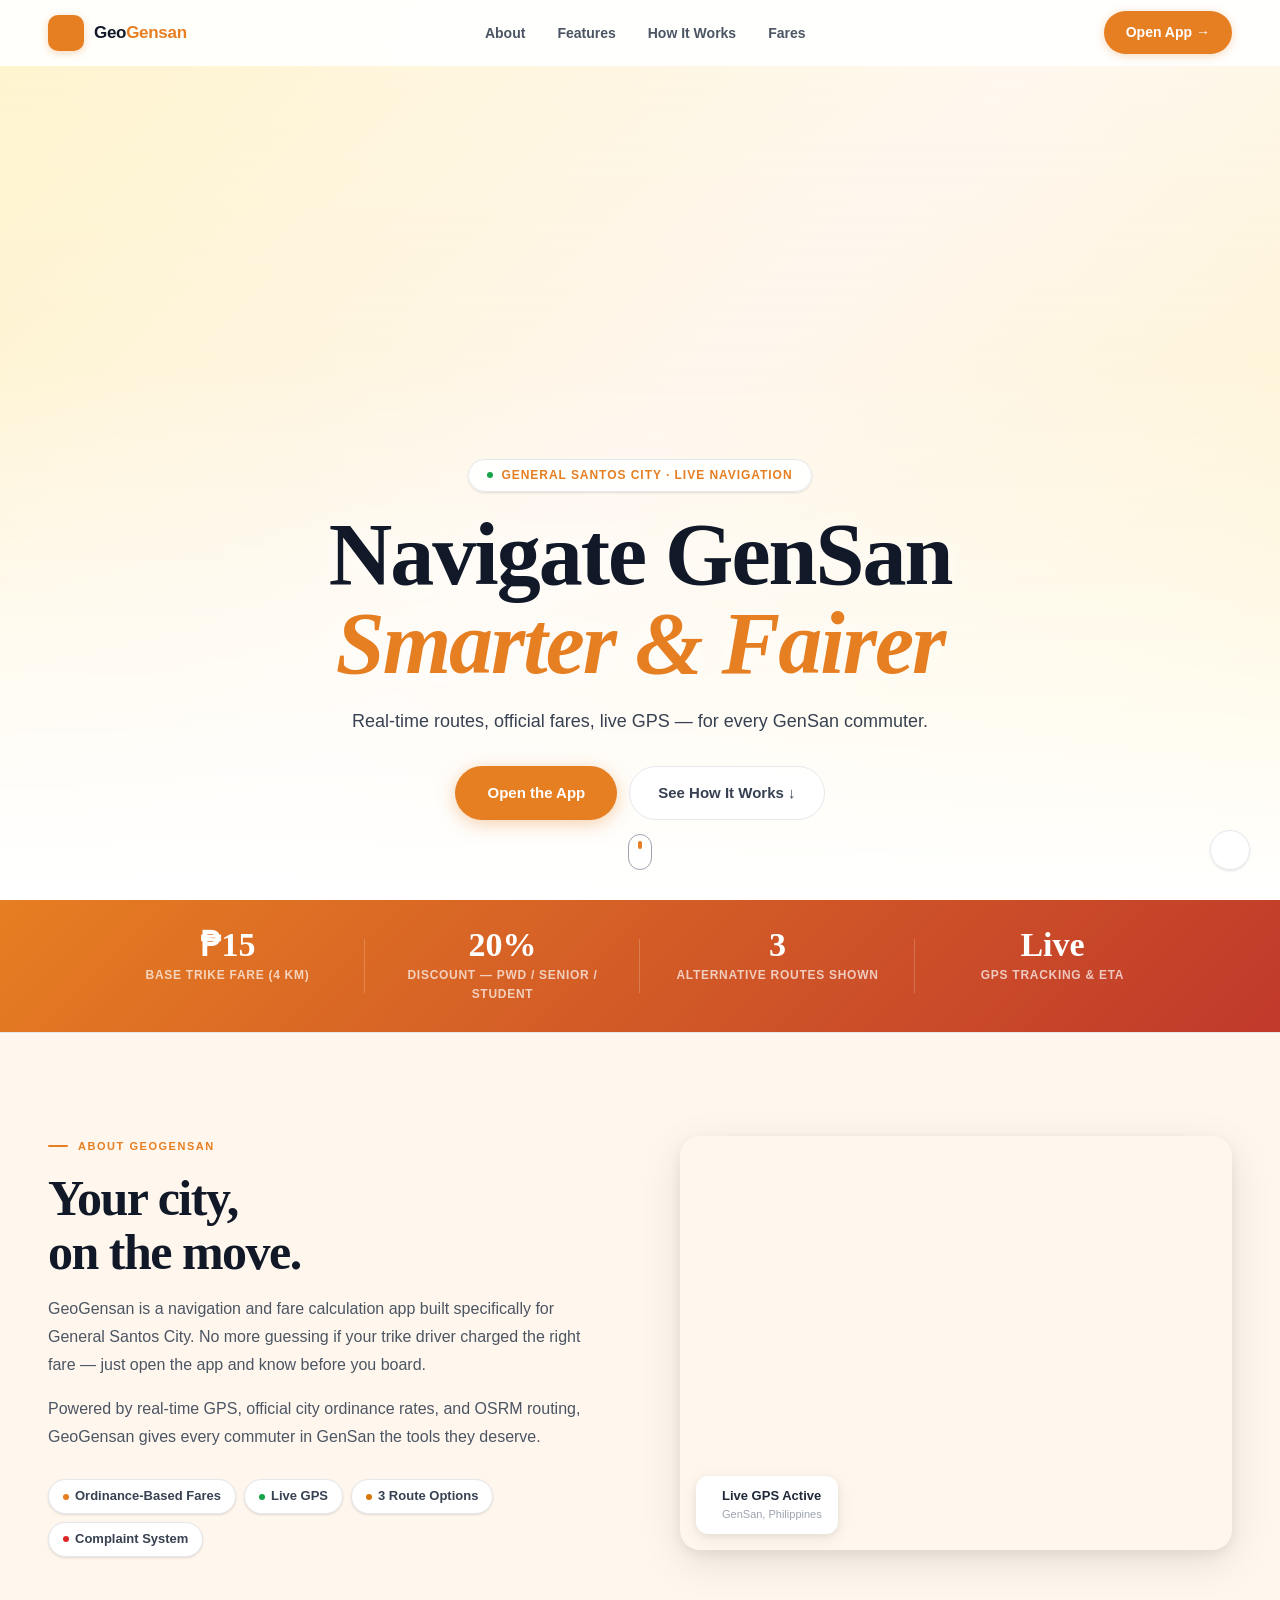
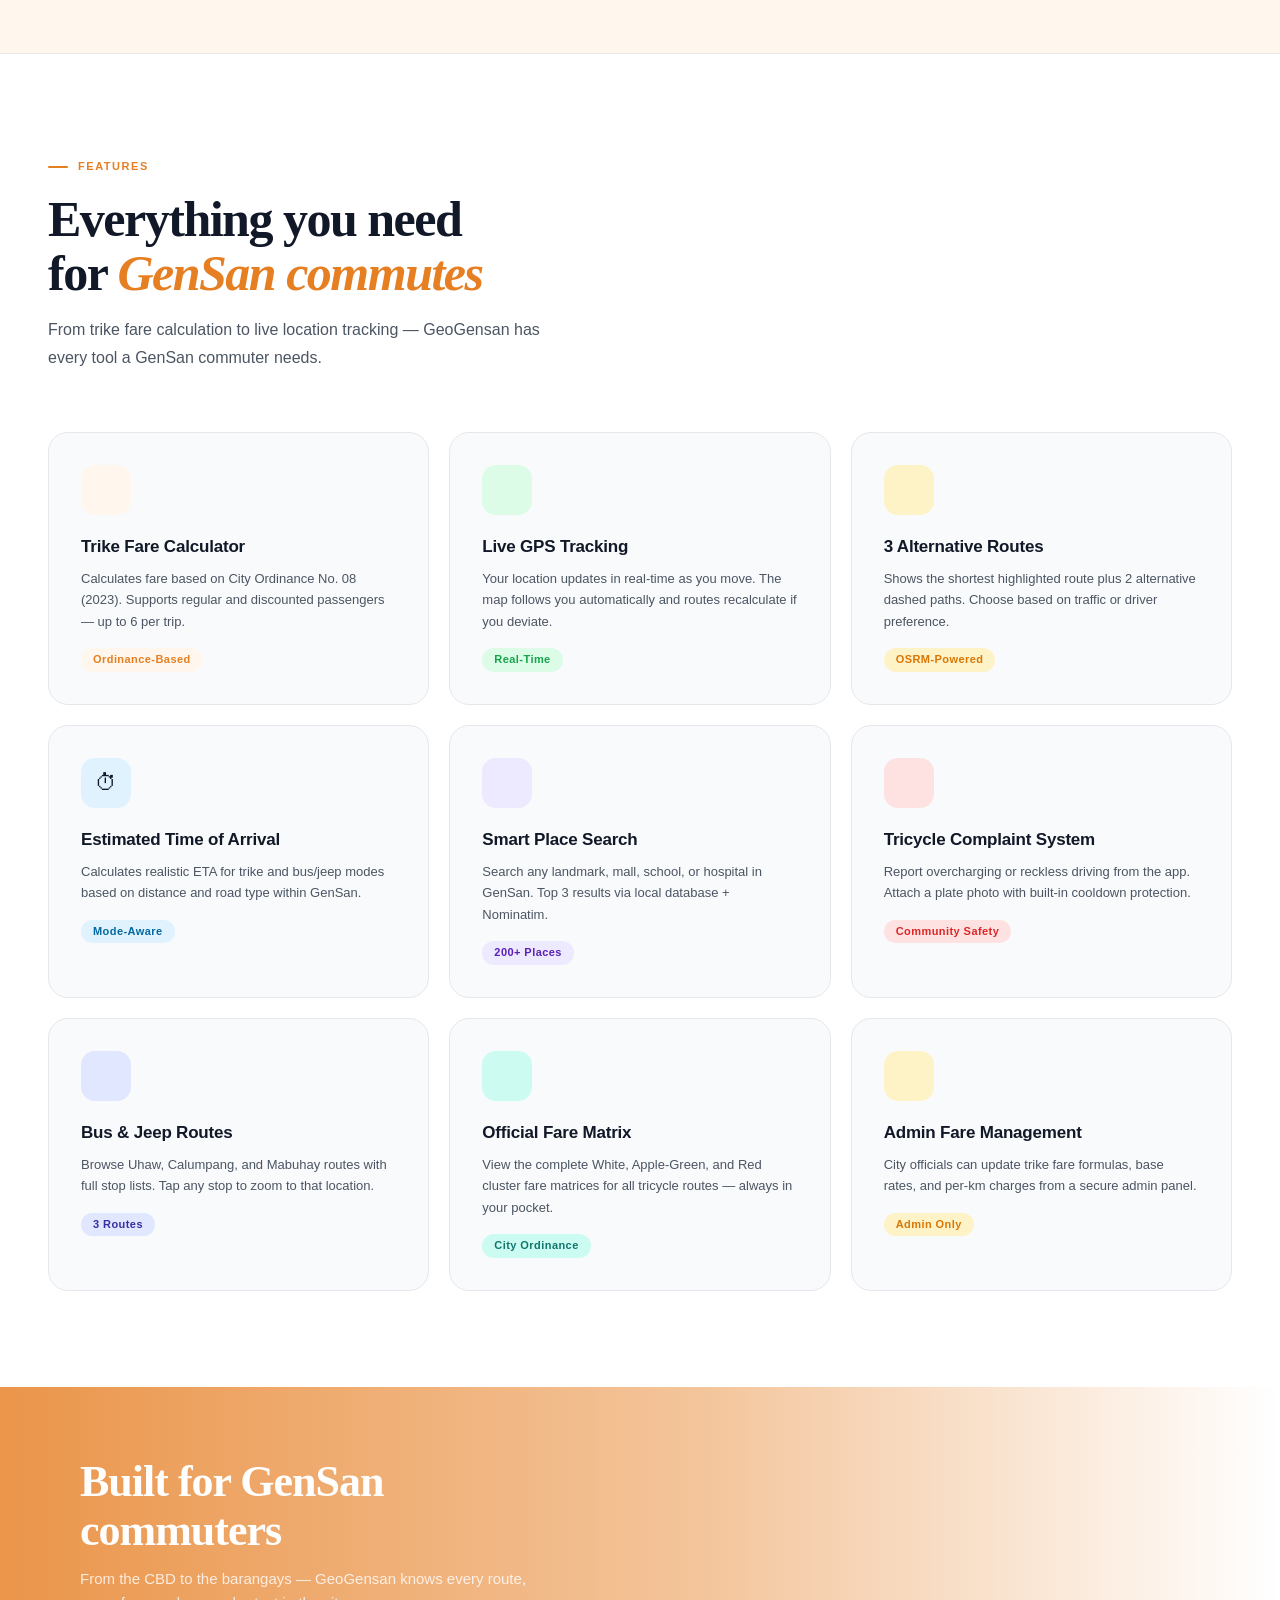
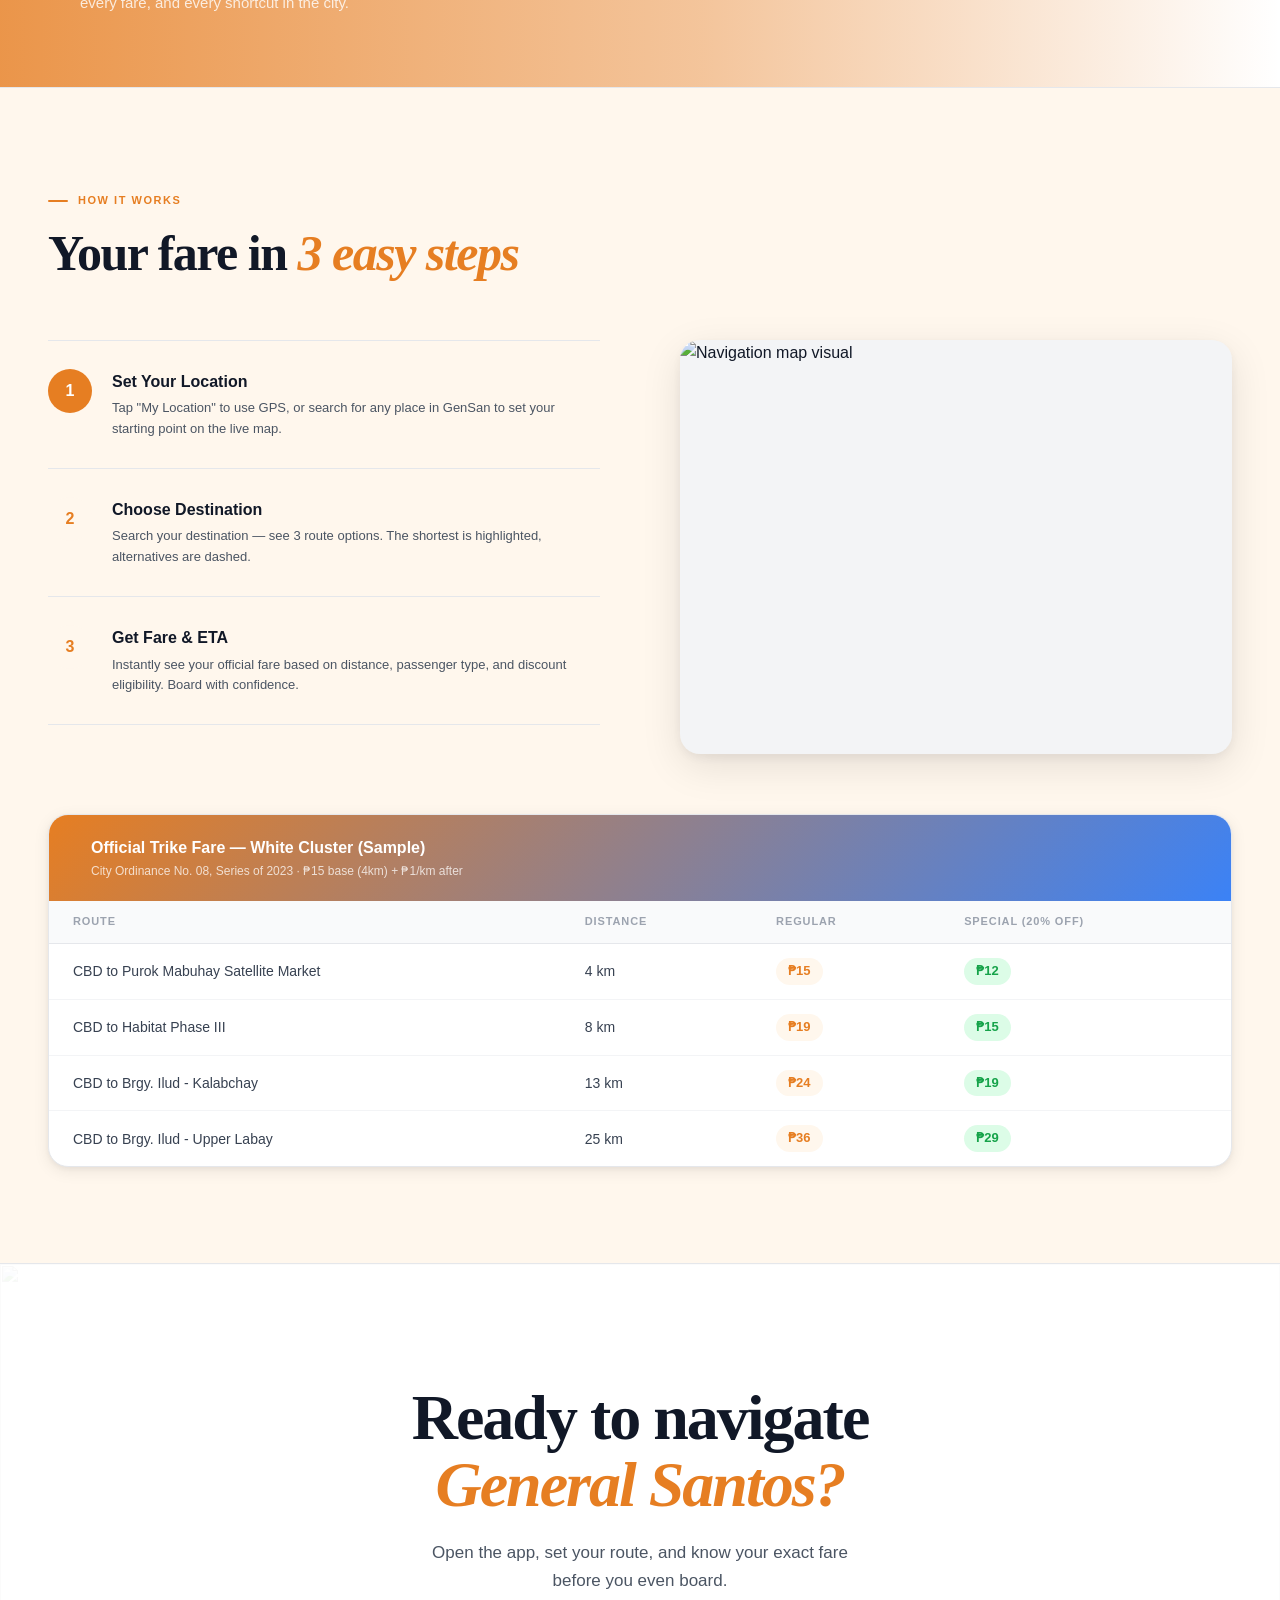
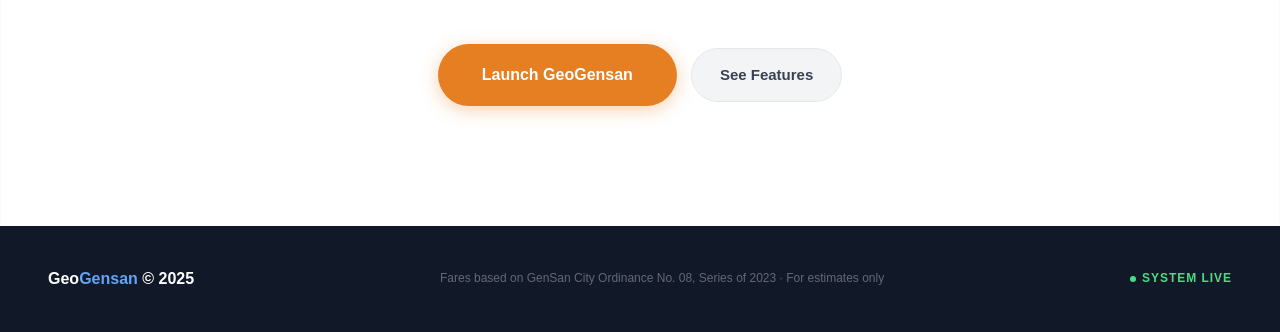
==== commit ae273079: "Update index.html" ====
--- a/index.html
+++ b/index.html
@@ -2,6 +2,7 @@
 <html lang="en">
 <head>
   <meta charset="UTF-8">
+  <meta http-equiv="Content-Security-Policy" content="default-src 'self' https:; script-src 'self' 'unsafe-inline' https://fonts.googleapis.com; style-src 'self' 'unsafe-inline' https://fonts.googleapis.com https://fonts.gstatic.com; img-src 'self' data: https:; connect-src 'self' https:; font-src 'self' https://fonts.gstatic.com;">
   <meta name="viewport" content="width=device-width, initial-scale=1.0">
   <title>GeoGensan — Navigate GenSan Smarter</title>
   <link rel="preconnect" href="https://fonts.googleapis.com">
@@ -10,15 +11,15 @@
   <style>
     *, *::before, *::after { box-sizing: border-box; margin: 0; padding: 0; }
     :root {
-      --blue: #1d6aff;
-      --blue-light: #e8f0ff;
-      --blue-mid: #c5d8ff;
+      --blue: #e67e22;
+      --blue-light: #fff7ed;
+      --blue-mid: #fed7aa;
       --green: #16a34a;
       --green-light: #dcfce7;
       --amber: #d97706;
       --amber-light: #fef3c7;
       --red: #dc2626;
-      --sky: #f0f6ff;
+      --sky: #fff7ed;
       --white: #ffffff;
       --gray-50: #f9fafb;
       --gray-100: #f3f4f6;
@@ -49,19 +50,19 @@
     }
     nav.scrolled { border-bottom-color: var(--gray-200); box-shadow: var(--shadow-sm); }
     .nav-logo { display:flex; align-items:center; gap:10px; text-decoration:none; }
-    .nav-logo-icon { width:36px; height:36px; background:var(--blue); border-radius:10px; display:flex; align-items:center; justify-content:center; font-size:18px; box-shadow: 0 2px 8px rgba(29,106,255,0.3); }
+    .nav-logo-icon { width:36px; height:36px; background:var(--blue); border-radius:10px; display:flex; align-items:center; justify-content:center; font-size:18px; box-shadow: 0 2px 8px rgba(230,126,34,0.3); }
     .nav-logo-text { font-size:17px; font-weight:800; color:var(--gray-900); letter-spacing:-0.3px; }
     .nav-logo-text span { color:var(--blue); }
     .nav-links { display:flex; align-items:center; gap:32px; list-style:none; }
     .nav-links a { font-size:14px; font-weight:600; color:var(--gray-600); text-decoration:none; transition:color 0.2s; }
     .nav-links a:hover { color:var(--blue); }
-    .nav-cta { display:inline-flex; align-items:center; gap:8px; padding:10px 22px; background:var(--blue); color:white; border-radius:50px; font-size:14px; font-weight:700; text-decoration:none; box-shadow: 0 2px 10px rgba(29,106,255,0.3); transition:all 0.2s; }
-    .nav-cta:hover { background:#1558e0; transform:translateY(-1px); box-shadow: 0 6px 20px rgba(29,106,255,0.35); }
+    .nav-cta { display:inline-flex; align-items:center; gap:8px; padding:10px 22px; background:var(--blue); color:white; border-radius:50px; font-size:14px; font-weight:700; text-decoration:none; box-shadow: 0 2px 10px rgba(230,126,34,0.3); transition:all 0.2s; }
+    .nav-cta:hover { background:#c0392b; transform:translateY(-1px); box-shadow: 0 6px 20px rgba(230,126,34,0.35); }
 
     /* VIDEO HERO */
     .video-hero { position:relative; width:100%; height:100vh; min-height:560px; overflow:hidden; }
     .video-hero video { position:absolute; inset:0; width:100%; height:100%; object-fit:cover; z-index:0; }
-    .video-fallback { position:absolute; inset:0; z-index:0; background:linear-gradient(135deg,#d6e8ff 0%,#f0f6ff 50%,#dceeff 100%); }
+    .video-fallback { position:absolute; inset:0; z-index:0; background:linear-gradient(135deg,#fef3c7 0%,#fff7ed 50%,#fef3c7 100%); }
     .video-overlay { position:absolute; inset:0; z-index:1; background:linear-gradient(to bottom, rgba(255,255,255,0.15) 0%, rgba(255,255,255,0.05) 40%, rgba(255,255,255,0.65) 78%, rgba(255,255,255,1) 100%); }
     .video-hero-content { position:absolute; bottom:80px; left:50%; transform:translateX(-50%); z-index:2; text-align:center; width:100%; max-width:800px; padding:0 24px; }
     .video-badge { display:inline-flex; align-items:center; gap:8px; padding:6px 18px; background:rgba(255,255,255,0.92); border:1px solid var(--gray-200); border-radius:50px; font-size:12px; font-weight:700; color:var(--blue); text-transform:uppercase; letter-spacing:0.08em; margin-bottom:18px; box-shadow:var(--shadow-sm); animation:fadeUp 0.6s ease both; }
@@ -70,8 +71,8 @@
     .video-hero-title em { font-style:italic; color:var(--blue); }
     .video-hero-sub { font-size:18px; color:var(--gray-700); margin-bottom:30px; animation:fadeUp 0.6s ease 0.2s both; }
     .video-hero-actions { display:flex; align-items:center; justify-content:center; gap:12px; flex-wrap:wrap; animation:fadeUp 0.6s ease 0.3s both; }
-    .btn-primary { display:inline-flex; align-items:center; gap:8px; padding:15px 32px; background:var(--blue); color:white; border-radius:50px; font-size:15px; font-weight:700; text-decoration:none; box-shadow:0 4px 18px rgba(29,106,255,0.35); transition:all 0.22s; }
-    .btn-primary:hover { background:#1558e0; transform:translateY(-2px); box-shadow:0 10px 32px rgba(29,106,255,0.4); }
+    .btn-primary { display:inline-flex; align-items:center; gap:8px; padding:15px 32px; background:var(--blue); color:white; border-radius:50px; font-size:15px; font-weight:700; text-decoration:none; box-shadow:0 4px 18px rgba(230,126,34,0.35); transition:all 0.22s; }
+    .btn-primary:hover { background:#c0392b; transform:translateY(-2px); box-shadow:0 10px 32px rgba(230,126,34,0.4); }
     .btn-ghost { display:inline-flex; align-items:center; gap:8px; padding:14px 28px; background:rgba(255,255,255,0.88); border:1.5px solid var(--gray-200); color:var(--gray-700); border-radius:50px; font-size:15px; font-weight:600; text-decoration:none; backdrop-filter:blur(8px); transition:all 0.2s; }
     .btn-ghost:hover { background:white; border-color:var(--blue); color:var(--blue); }
     .mute-btn { position:absolute; bottom:30px; right:30px; z-index:5; width:40px; height:40px; background:rgba(255,255,255,0.9); border:1px solid var(--gray-200); border-radius:50%; display:flex; align-items:center; justify-content:center; font-size:17px; cursor:pointer; box-shadow:var(--shadow-sm); transition:all 0.2s; }
@@ -83,7 +84,7 @@
     @keyframes bounceDown { 0%,100%{transform:translateX(-50%) translateY(0)} 50%{transform:translateX(-50%) translateY(8px)} }
 
     /* STATS */
-    .stats-strip { background:var(--blue); padding:28px 48px; }
+    .stats-strip { background: linear-gradient(135deg, #e67e22 0%, #c0392b 100%); padding:28px 48px; }
     .stats-inner { max-width:1100px; margin:0 auto; display:grid; grid-template-columns:repeat(4,1fr); gap:0; }
     .stat-item { text-align:center; padding:0 24px; position:relative; }
     .stat-item:not(:last-child)::after { content:''; position:absolute; right:0; top:15%; bottom:15%; width:1px; background:rgba(255,255,255,0.2); }
@@ -147,7 +148,7 @@
     /* CITY BANNER */
     .city-banner { position:relative; height:300px; overflow:hidden; }
     .city-banner img { width:100%; height:100%; object-fit:cover; display:block; }
-    .city-banner-overlay { position:absolute; inset:0; background:linear-gradient(to right, rgba(29,106,255,0.82) 0%, rgba(29,106,255,0.45) 55%, transparent 100%); display:flex; align-items:center; padding:0 80px; }
+    .city-banner-overlay { position:absolute; inset:0; background:linear-gradient(to right, rgba(230,126,34,0.82) 0%, rgba(230,126,34,0.45) 55%, transparent 100%); display:flex; align-items:center; padding:0 80px; }
     .city-banner-text { max-width:460px; }
     .city-banner-title { font-family:var(--font-display); font-size:clamp(26px,4vw,44px); font-weight:700; color:white; line-height:1.1; letter-spacing:-1px; margin-bottom:12px; }
     .city-banner-desc { font-size:15px; color:rgba(255,255,255,0.8); line-height:1.6; }
@@ -221,7 +222,7 @@
   <!-- NAV -->
   <nav id="nav">
     <a href="index.html" class="nav-logo">
-      <div class="nav-logo-icon">🗺️</div>
+      <div class="nav-logo-icon"></div>
       <span class="nav-logo-text">Geo<span>Gensan</span></span>
     </a>
     <ul class="nav-links">
@@ -248,11 +249,11 @@
       <h1 class="video-hero-title">Navigate GenSan<br><em>Smarter &amp; Fairer</em></h1>
       <p class="video-hero-sub">Real-time routes, official fares, live GPS — for every GenSan commuter.</p>
       <div class="video-hero-actions">
-        <a href="main.html" class="btn-primary">🗺️ Open the App</a>
+        <a href="main.html" class="btn-primary">Open the App</a>
         <a href="#intro" class="btn-ghost">See How It Works ↓</a>
       </div>
     </div>
-    <button class="mute-btn" id="muteBtn" onclick="toggleMute()">🔇</button>
+    <button class="mute-btn" id="muteBtn" onclick="toggleMute()"></button>
     <div class="scroll-cue" onclick="document.getElementById('stats').scrollIntoView({behavior:'smooth'})">
       <div class="scroll-cue-track"><div class="scroll-cue-dot"></div></div>
     </div>
@@ -309,7 +310,7 @@
               onerror="this.src='https://images.unsplash.com/photo-1477959858617-67f85cf4f1df?w=800&auto=format&fit=crop&q=80'"
             >
             <div class="intro-img-badge">
-              <span class="intro-img-badge-icon">📍</span>
+              <span class="intro-img-badge-icon"></span>
               <div>
                 <div class="intro-img-badge-label">Live GPS Active</div>
                 <div class="intro-img-badge-sub">GenSan, Philippines</div>
@@ -329,55 +330,55 @@
       <p class="section-desc reveal">From trike fare calculation to live location tracking — GeoGensan has every tool a GenSan commuter needs.</p>
       <div class="features-grid">
         <div class="feature-card fc-blue reveal">
-          <div class="feature-icon-wrap">🧮</div>
+          <div class="feature-icon-wrap"></div>
           <div class="feature-card-title">Trike Fare Calculator</div>
           <div class="feature-card-desc">Calculates fare based on City Ordinance No. 08 (2023). Supports regular and discounted passengers — up to 6 per trip.</div>
           <span class="feature-tag">Ordinance-Based</span>
         </div>
         <div class="feature-card fc-green reveal">
-          <div class="feature-icon-wrap">📍</div>
+          <div class="feature-icon-wrap"></div>
           <div class="feature-card-title">Live GPS Tracking</div>
           <div class="feature-card-desc">Your location updates in real-time as you move. The map follows you automatically and routes recalculate if you deviate.</div>
           <span class="feature-tag">Real-Time</span>
         </div>
         <div class="feature-card fc-amber reveal">
-          <div class="feature-icon-wrap">🛣️</div>
+          <div class="feature-icon-wrap"></div>
           <div class="feature-card-title">3 Alternative Routes</div>
           <div class="feature-card-desc">Shows the shortest highlighted route plus 2 alternative dashed paths. Choose based on traffic or driver preference.</div>
           <span class="feature-tag">OSRM-Powered</span>
         </div>
         <div class="feature-card fc-sky reveal">
-          <div class="feature-icon-wrap">⏱️</div>
+          <div class="feature-icon-wrap">⏱</div>
           <div class="feature-card-title">Estimated Time of Arrival</div>
           <div class="feature-card-desc">Calculates realistic ETA for trike and bus/jeep modes based on distance and road type within GenSan.</div>
           <span class="feature-tag">Mode-Aware</span>
         </div>
         <div class="feature-card fc-purple reveal">
-          <div class="feature-icon-wrap">🔍</div>
+          <div class="feature-icon-wrap"></div>
           <div class="feature-card-title">Smart Place Search</div>
           <div class="feature-card-desc">Search any landmark, mall, school, or hospital in GenSan. Top 3 results via local database + Nominatim.</div>
           <span class="feature-tag">200+ Places</span>
         </div>
         <div class="feature-card fc-red reveal">
-          <div class="feature-icon-wrap">🚨</div>
+          <div class="feature-icon-wrap"></div>
           <div class="feature-card-title">Tricycle Complaint System</div>
           <div class="feature-card-desc">Report overcharging or reckless driving from the app. Attach a plate photo with built-in cooldown protection.</div>
           <span class="feature-tag">Community Safety</span>
         </div>
         <div class="feature-card fc-indigo reveal">
-          <div class="feature-icon-wrap">🚌</div>
+          <div class="feature-icon-wrap"></div>
           <div class="feature-card-title">Bus &amp; Jeep Routes</div>
           <div class="feature-card-desc">Browse Uhaw, Calumpang, and Mabuhay routes with full stop lists. Tap any stop to zoom to that location.</div>
           <span class="feature-tag">3 Routes</span>
         </div>
         <div class="feature-card fc-teal reveal">
-          <div class="feature-icon-wrap">🗂️</div>
+          <div class="feature-icon-wrap"></div>
           <div class="feature-card-title">Official Fare Matrix</div>
           <div class="feature-card-desc">View the complete White, Apple-Green, and Red cluster fare matrices for all tricycle routes — always in your pocket.</div>
           <span class="feature-tag">City Ordinance</span>
         </div>
         <div class="feature-card fc-amber reveal">
-          <div class="feature-icon-wrap">⚙️</div>
+          <div class="feature-icon-wrap"></div>
           <div class="feature-card-title">Admin Fare Management</div>
           <div class="feature-card-desc">City officials can update trike fare formulas, base rates, and per-km charges from a secure admin panel.</div>
           <span class="feature-tag">Admin Only</span>
@@ -445,7 +446,7 @@
       <!-- FARE TABLE -->
       <div class="fare-card reveal" id="fares">
         <div class="fare-card-header">
-          <span class="fare-card-icon">📋</span>
+          <span class="fare-card-icon"></span>
           <div>
             <div class="fare-card-title">Official Trike Fare — White Cluster (Sample)</div>
             <div class="fare-card-sub">City Ordinance No. 08, Series of 2023 · ₱15 base (4km) + ₱1/km after</div>
@@ -500,7 +501,7 @@
       <h2 class="cta-title reveal">Ready to navigate<br><em>General Santos?</em></h2>
       <p class="cta-desc reveal">Open the app, set your route, and know your exact fare before you even board.</p>
       <div class="cta-btn-wrap reveal">
-        <a href="main.html" class="btn-primary" style="font-size:16px;padding:18px 44px;">🗺️ Launch GeoGensan</a>
+        <a href="main.html" class="btn-primary" style="font-size:16px;padding:18px 44px;">Launch GeoGensan</a>
         <a href="#features" class="btn-ghost" style="background:var(--gray-100);border-color:var(--gray-200);">See Features</a>
       </div>
     </div>
@@ -524,7 +525,7 @@
       const v = document.getElementById('heroVideo');
       muted = !muted;
       v.muted = muted;
-      document.getElementById('muteBtn').textContent = muted ? '🔇' : '🔊';
+      document.getElementById('muteBtn').textContent = muted ? '' : '';
     }
 
     // PARALLAX
